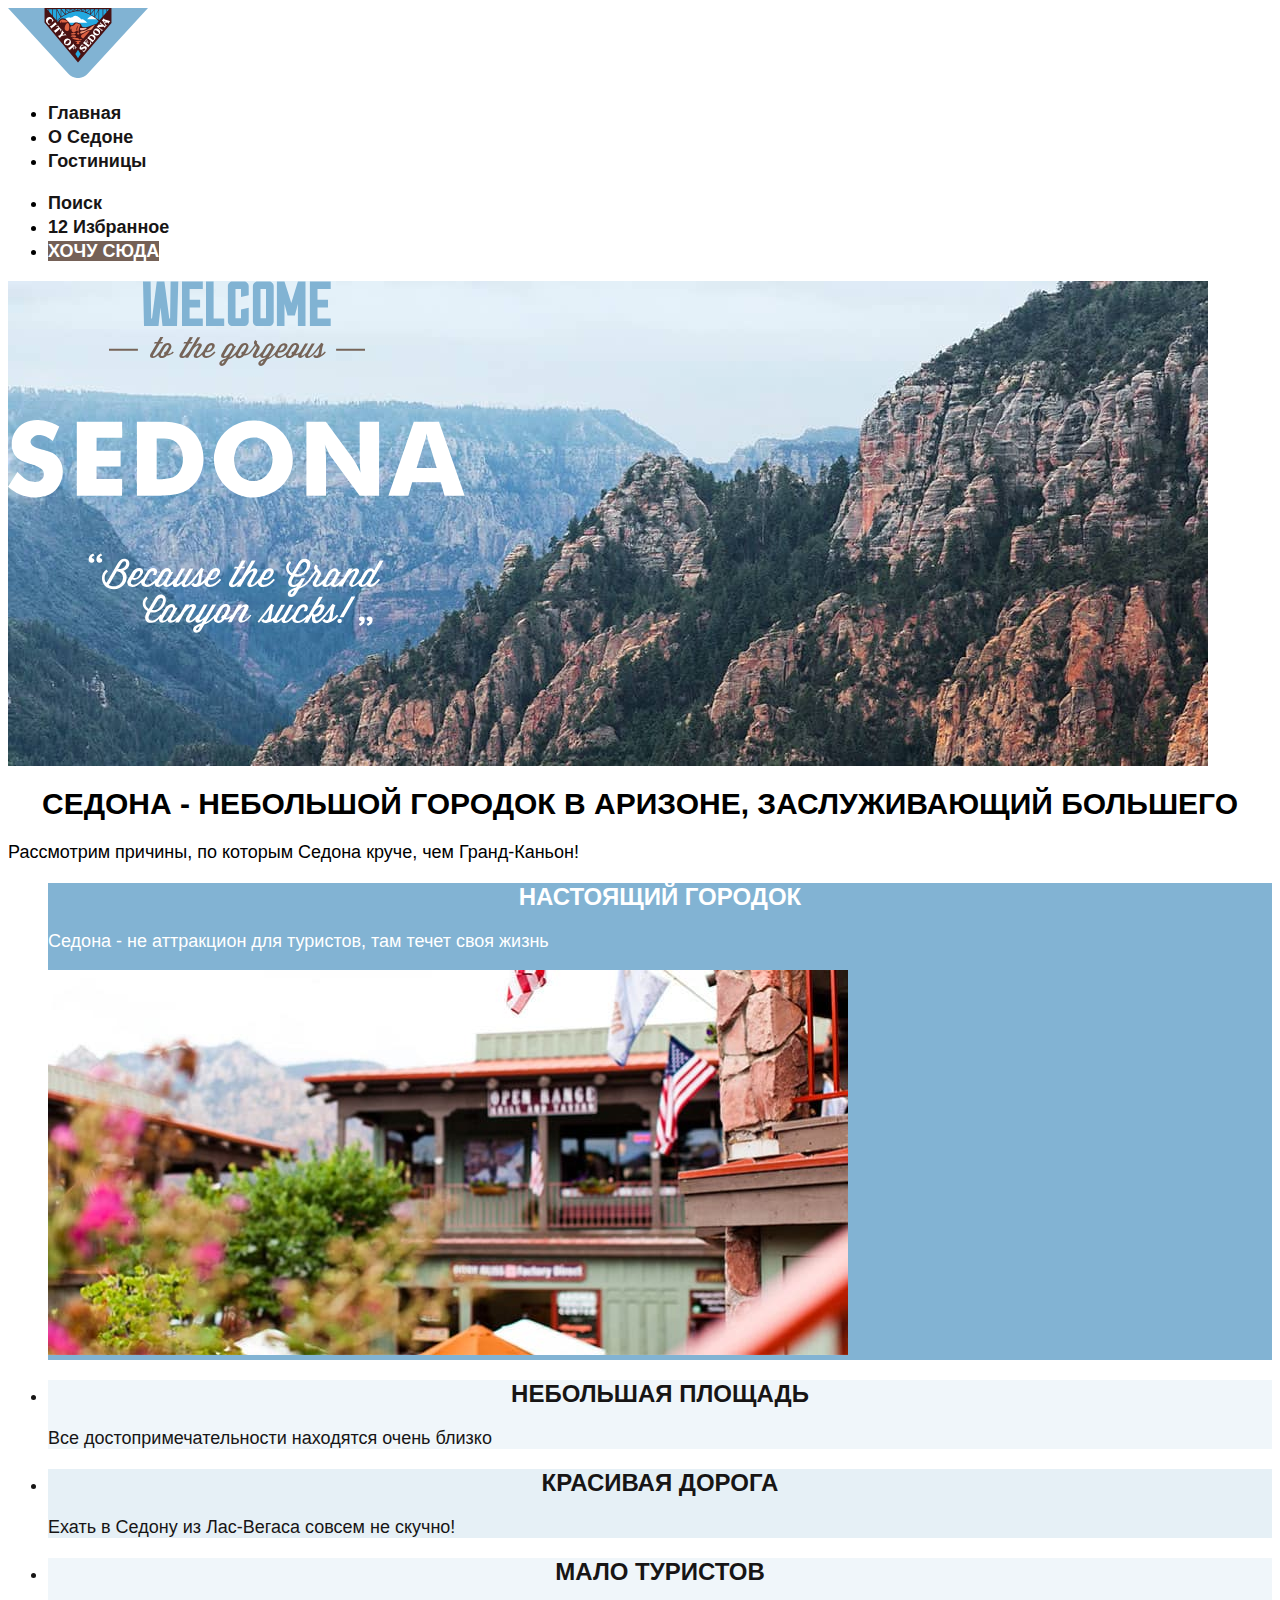
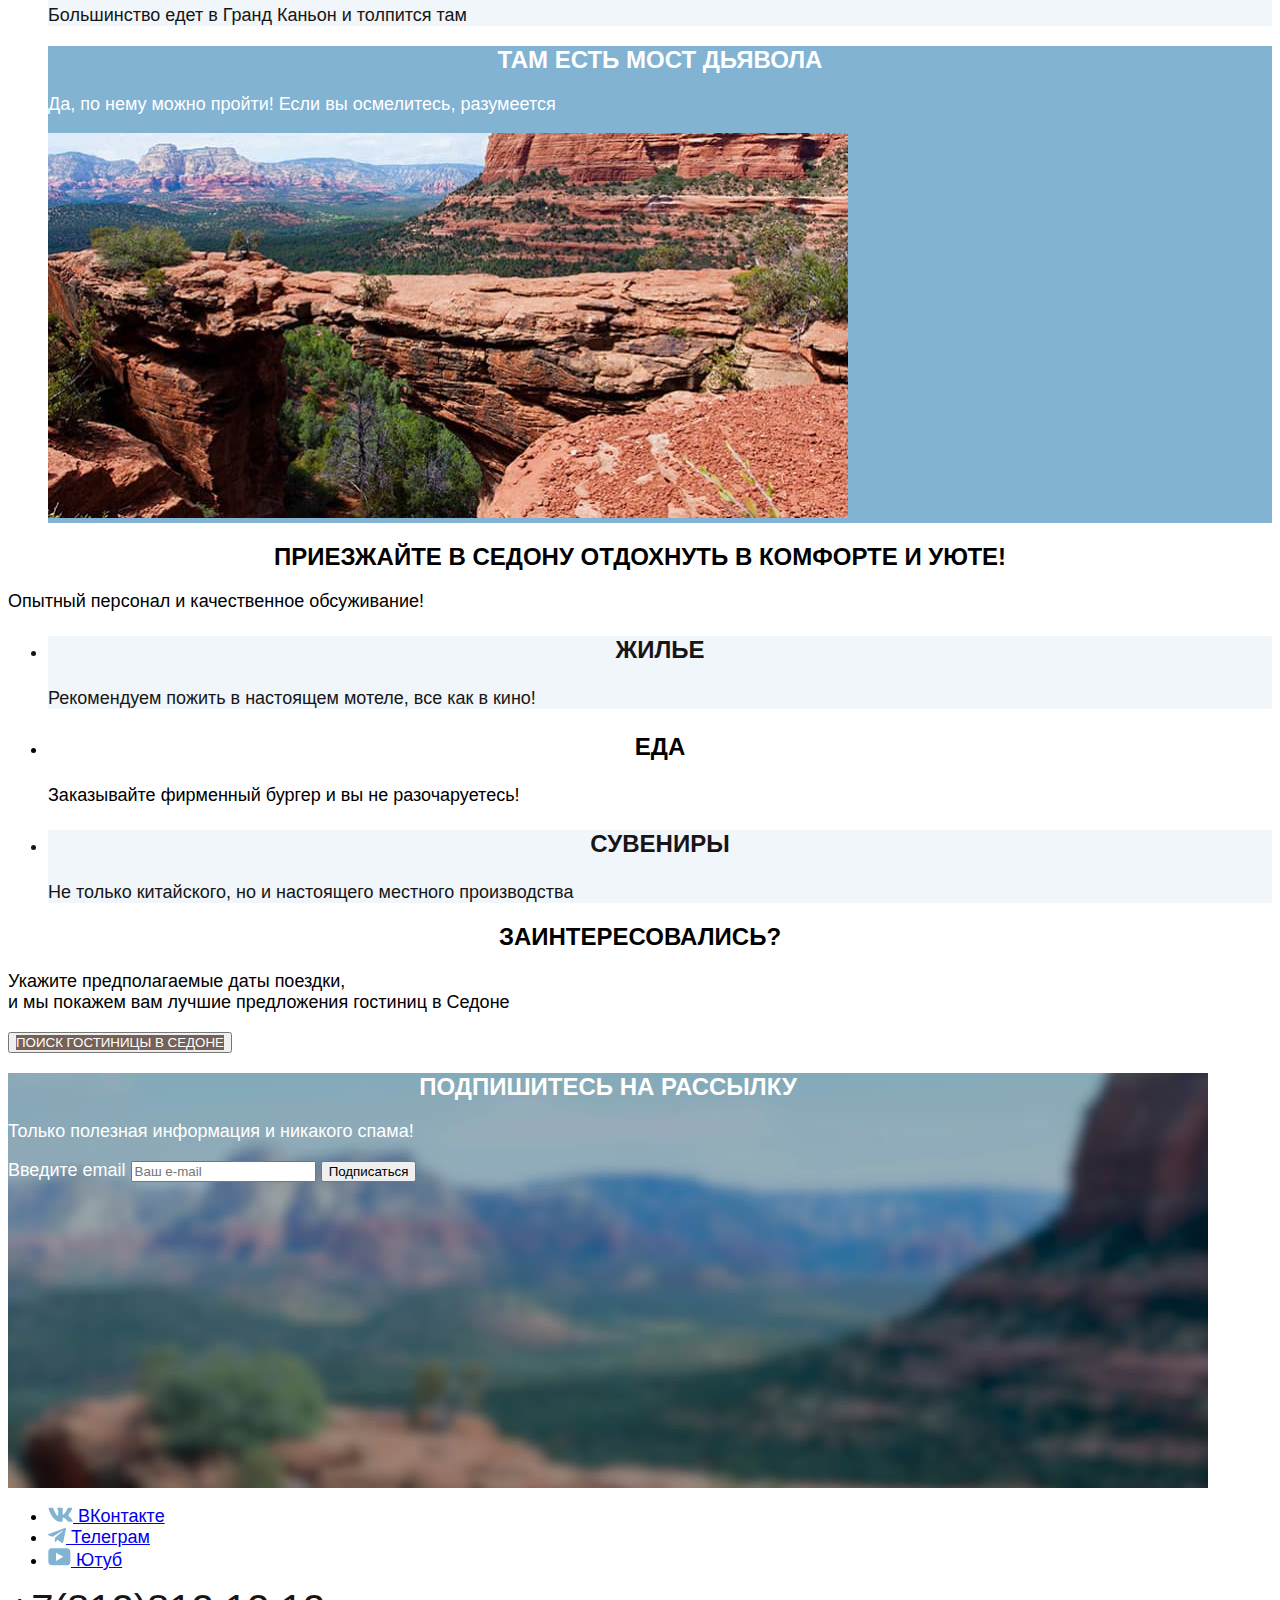
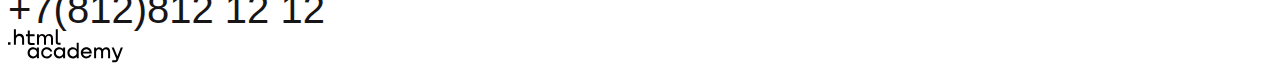
==== index.html @ 6dd57b1e "Добавляет стили" ====
<!DOCTYPE html>
<html lang="ru">
  <head>
    <meta charset="utf-8">
    <title>HTML Academy: Седона</title>
    <link rel="stylesheet" href="css/styles.css">
  </head>
  <body>
    <header class="main-header"> <!--В классе задаем выравнивание дочерних элементов по горизотали-->
      <a href="index.html"><img src="images/logo.svg" alt="Логотип Седоны"></a>
    <nav class="menu-navigation">
      <ul class="list-navigation">
        <li class="item-navigation"><a class="navigation-link" href="index.html">Главная</a></li>
        <li class="item-navigation"><a class="navigation-link" href="#">О Седоне</a></li>
        <li class="item-navigation"><a class="navigation-link" href="catalog.html">Гостиницы</a></li>
        </ul>

      <ul class="list-communication">
        <li class="item-communication"><a href="#">
          <!--<img src="images/search-icon.svg" alt="Поиск">--><span class="visually-hidden">Поиск</span>
          </li>
        <li class="item-communication"><a href="#">
          <!--<img src="images/like.svg" alt="Поиск">--> <span class="index-favorites">12</span> <!--Вместо 12 должно подтягиваться количество избранных элементов-->
          <span class="visually-hidden">Избранное</span>
           </a></li>
        <li class="item-communication"><a class="communication-link" href="#"><span>Хочу сюда</span></a></li>
      </ul>
      </nav>
     </header>

    <main>
      <div class="index-img">
        <div class="container"><img src="images/welcome.svg" alt="Welcome to the gorgeous Sedona">
      </div>
    </div>
    <section class="main-advantages"><!--В этом классе задаем фоновые изображения, перечисленные ниже-->
      <!--<img src="images/index-background.jpg" width="1200" height="485" alt="Фоновые скалы">
      <img src="images/welcome.svg" alt="Welcome to the gorgeous Sedona">
      <img src="images/divider.png" width="1200" height="57" alt="Маска">-->
      <h1>Седона - небольшой городок в Аризоне, заслуживающий большего</h1>
      <p>Рассмотрим причины, по которым Седона круче, чем Гранд-Каньон!</p>
      <ul class="list-advantages">
        <li class="item-advantages-grand left"><h2>Настоящий городок</h2>
          <p>Седона - не аттракцион для туристов, там течет своя жизнь</p>
          <img src="images/index-photo-1.jpg" width="800" height="385" class="img-advantages" alt="Улицы Седона">
        </li>
        <li class="item-advantages-small pale-element"><h2>Небольшая площадь</h2>
          <p>Все достопримечательности находятся очень близко</p>
        </li>
        <li class="item-advantages-small bright-element"><h2>Красивая дорога</h2>
          <p>Ехать в Седону из Лас-Вегаса совсем не скучно!</p>
        </li>
        <li class="item-advantages-small pale-element"><h2>Мало туристов</h2>
          <p>Большинство едет в Гранд Каньон и толпится там</p>
        </li>
        <li class="item-advantages-grand right"><h2>Там есть Мост Дьявола</h2>
         <p>Да, по нему можно пройти! Если вы осмелитесь, разумеется</p>
          <img src="images/index-photo-2.jpg" width="800" height="385" class="img-advantages" alt="Скалы">
        </li>
        </ul>
    </section>
    <section class="main-characteristics">
     <h2>Приезжайте в Седону отдохнуть в комфорте и уюте!</h2>
      <p>Опытный персонал и качественное обсуживание!</p>
      <ul class="main-advantages">
        <li class="item-advantages-small pale-element">
          <!--<img src="images/house.svg" alt="Дом">-->
          <h3>Жилье</h3>
          <p>Рекомендуем пожить в настоящем мотеле, все как в кино!</p>
        </li>
        <li class="item-advantages-small">
          <!--<img src="images/food.svg" alt="Еда">-->
          <h3>Еда</h3>
          <p>Заказывайте фирменный бургер и вы не разочаруетесь!</p>
        </li>
        <li class="item-advantages-small pale-element">
          <!--<img src="images/box.svg" alt="Местные сувениры">-->
          <h3>Сувениры</h3>
          <p>Не только китайского, но и настоящего местного производства</p>
        </li>
         </ul>
    </section>

    <section class="main-feedback">
      <h2>Заинтересовались?</h2>
      <p>Укажите предполагаемые даты поездки,<br> и мы покажем вам лучшие предложения гостиниц в Седоне</p> <!--тег <br> - опционален, его актуальность решается в процессе стилизации-->
      <button class="button-feedback communication-link" type="button"><span>Поиск гостиницы в Седоне</span></button>
    </section>
    <section class="main-newsletter"><!--В этом классе задаем фоновое изображение-->
      <!--<img src="images/subscribe.jpg" width="1200" height="415" alt="Фоновые скалы">-->
      <h2>Подпишитесь на рассылку</h2>
        <p>Только полезная информация и никакого спама!</p>
        <form class="newsletter-form" action="https://echo.htmlacademy.ru/" method="post">
           <label>Введите email <input type="email" placeholder="Ваш e-mail" name="e-newsletter-name" required></label>
          <button class="button" type="submit">Подписаться</button>
        </form>
   </section>

  </main>

  <footer class="page-footer">
    <ul class="social-contact">
      <li class="social-contact-item">
        <a href="https://vk.com/htmlacademy">
          <img src="images/social-icon/icon-vk.svg" alt="Мы в ВКонтакте">
        <span class="visually-hidden">ВКонтакте</span>
      </a>
      </li>
      <li class="social-contact-item">
        <a href="https://t.me/htmlacademy">
          <img src="images/social-icon/icon-tg.svg" alt="Мы в Телеграм">
        <span class="visually-hidden">Телеграм</span>
      </a>
      </li>
      <li class="social-contact-item">
        <a href="https://www.youtube.com/user/htmlacademyru">
          <img src="images/social-icon/icon-youtube.svg" alt="Мы на Ютубе">
        <span class="visually-hidden">Ютуб</span>
      </a>
      </li>
      </ul>
      <div class="phone-footer">
       <a class="phone-footer-link" href="tel:+78128121212">+7(812)812 12 12</a>
      </div>
      <div class="logo-footer">
       <a class="logo-footer-link" href="#"> <img src="images/logo-HTML-Academy.svg" alt="Логотип HTML Академии"></a>
      </div>

  </footer>
  </body>
</html>
---- css/styles.css ----
@font-face {
    font-family: "PT Sans";
    font-style: normal;
    font-weight: 400;
    src: url("../fonts/ptsans-400.woff2") format("woff2");
    font-display: swap;
  }
  @font-face {
    font-family: "PT Sans";
    font-style: normal;
    font-weight: 700;
    src: url("../fonts/ptsans-700.woff2") format("woff2");
    font-display: swap;
  }
  body {
    background-color: white;
    color: black;
    font-family: PT Sans, sans-serif;
    font-size: 18px;
    line-height: 21px;
}

h1 {
    font-family: PT Sans, sans-serif;
    font-size: 30px;
    line-height: 36px;
    text-align: center;
    color: black;
    text-transform: uppercase;
    font-weight: 700
}

h2 {
    font-family: PT Sans, sans-serif;
    font-size: 24px;
    line-height: 28px;
    text-align: center;
    text-transform: uppercase;
    font-weight: 700
}

h3 {
    font-family: PT Sans, sans-serif;
    font-size: 24px;
    line-height: 28px;
    text-align: center;
    text-transform: uppercase;
    font-weight: 700
}

.item-advantages-grand {
    background-color: #82B3D3; /* далее этот цвет переводим в формат rgb*/
    color: #ffff
}

.pale-element {
    background-color: rgb(131, 179, 211, 0.12);
    color: #171515;
}

.bright-element{
    background-color: rgb(131, 179, 211, 0.2);
    color: #171515;
}

.main-newsletter{
    background-image: url("../images/subscribe.jpg");
    background-repeat: no-repeat;
    height: 415px;
    width: 1200px;
    color: #ffff

}

.index-img {
    background-image: url("../images/index-background.jpg");
    background-repeat: no-repeat;
    height: 485px;
    width: 1200px;

}


.search-hotel {
    background-image: url("../images/catalog-background.jpg");
    background-repeat: no-repeat;
    height: 485px;
    width: 1200px;
    color: #ffff;
}
.search-hotel span {
    color: #ffff;
}

.menu-navigation a{
    font-family: "PT Sans", sans-serif;
    line-height: 24px;
    size: 20px;
    font-weight: 700;
    text-align: center;
    text-decoration: none;
    color: #171515;
}

.menu-navigation a:hover{
    font-family: "PT Sans", sans-serif;
    line-height: 24px;
    size: 20px;
    font-weight: 700;
    text-align: center;
    text-decoration: none;
    color: #17151571;
}


.communication-link span{
    text-transform: uppercase;
    color: #ffff;
    background-color: #756157

}

.phone-footer a{
    font-family: PT Sans, sans-serif;
    font-size: 40px;
    line-height: 40px;
    text-transform: uppercase;
    color: #171515;
    text-decoration: none;
}

.product-card-title {
    font-family: PT Sans, sans-serif;
    font-size: 24px;
    line-height: 28px;
    text-transform: uppercase;
    font-weight: 700
}

.hotels-found-card a{
    text-decoration: none;
    color: #171515;
}
.all-pages a {
    text-decoration: none;
    color: #171515;
    background-color:#82B3D3
}
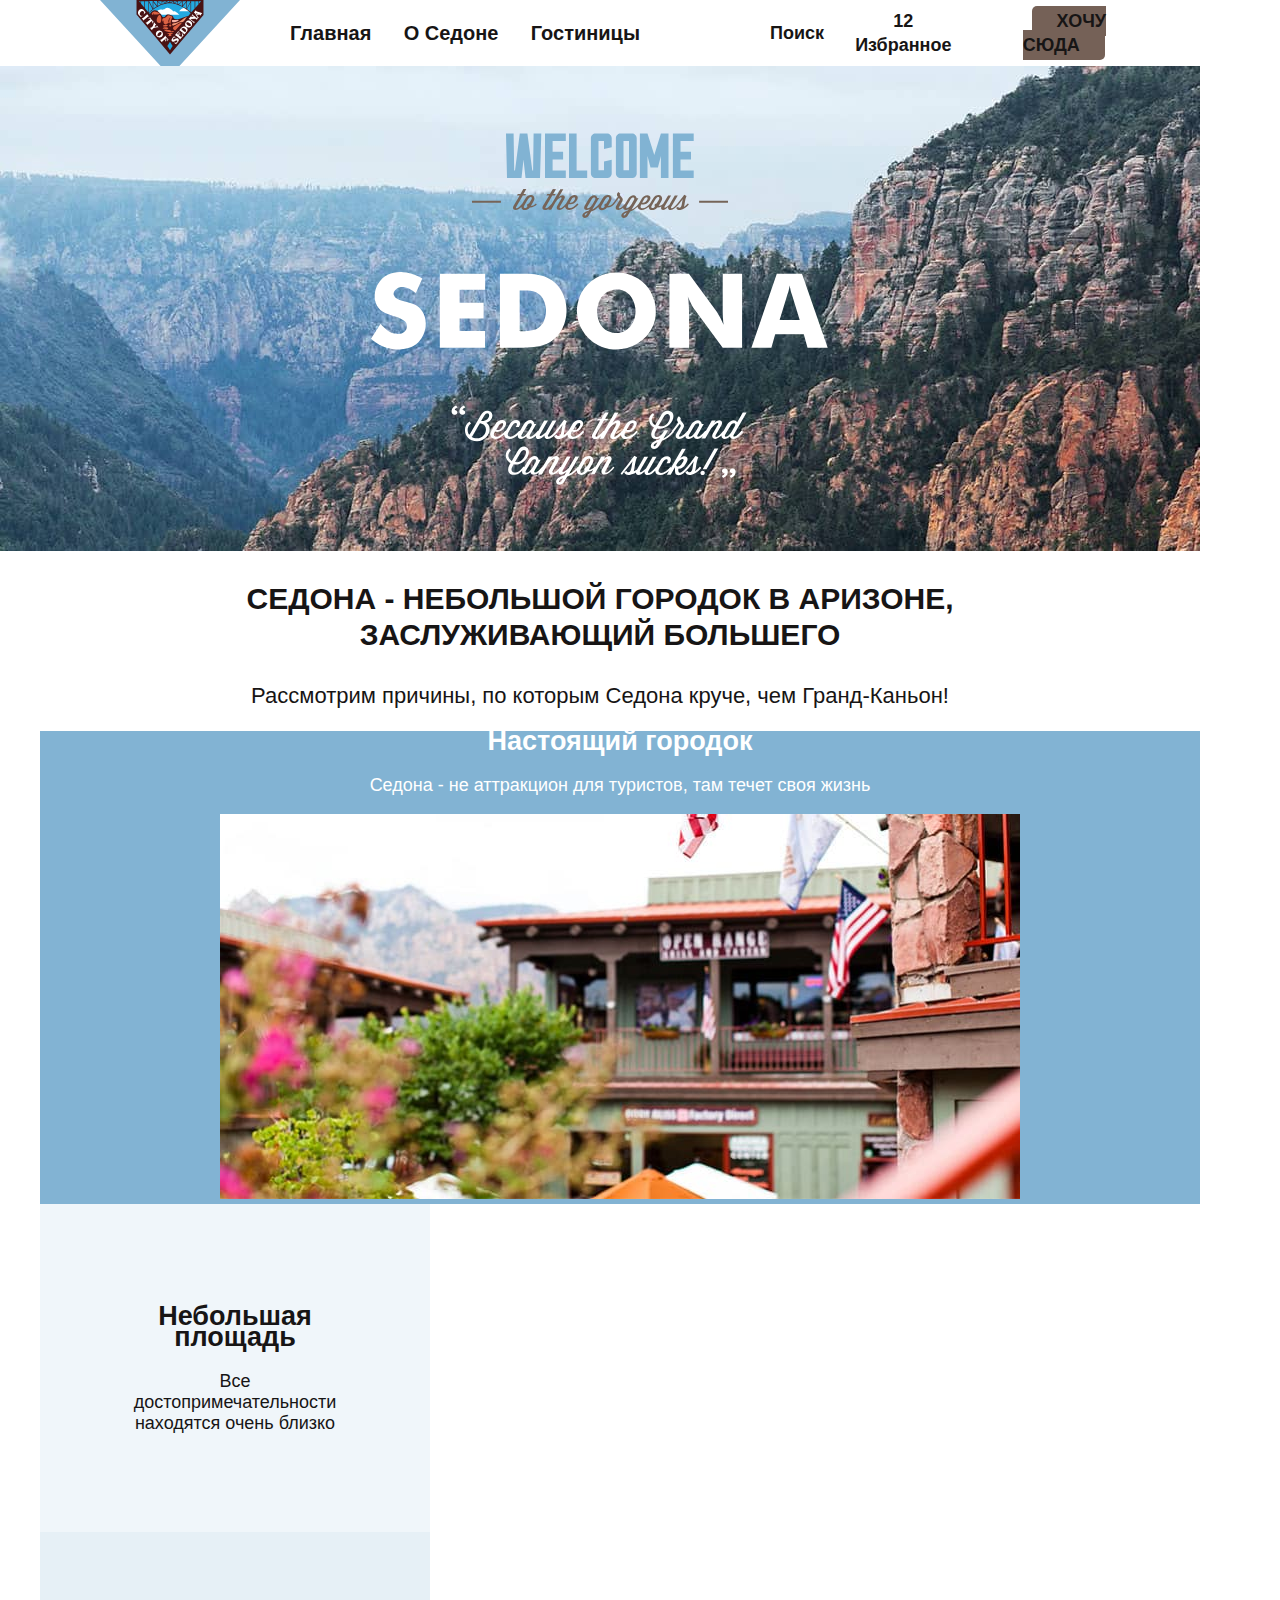
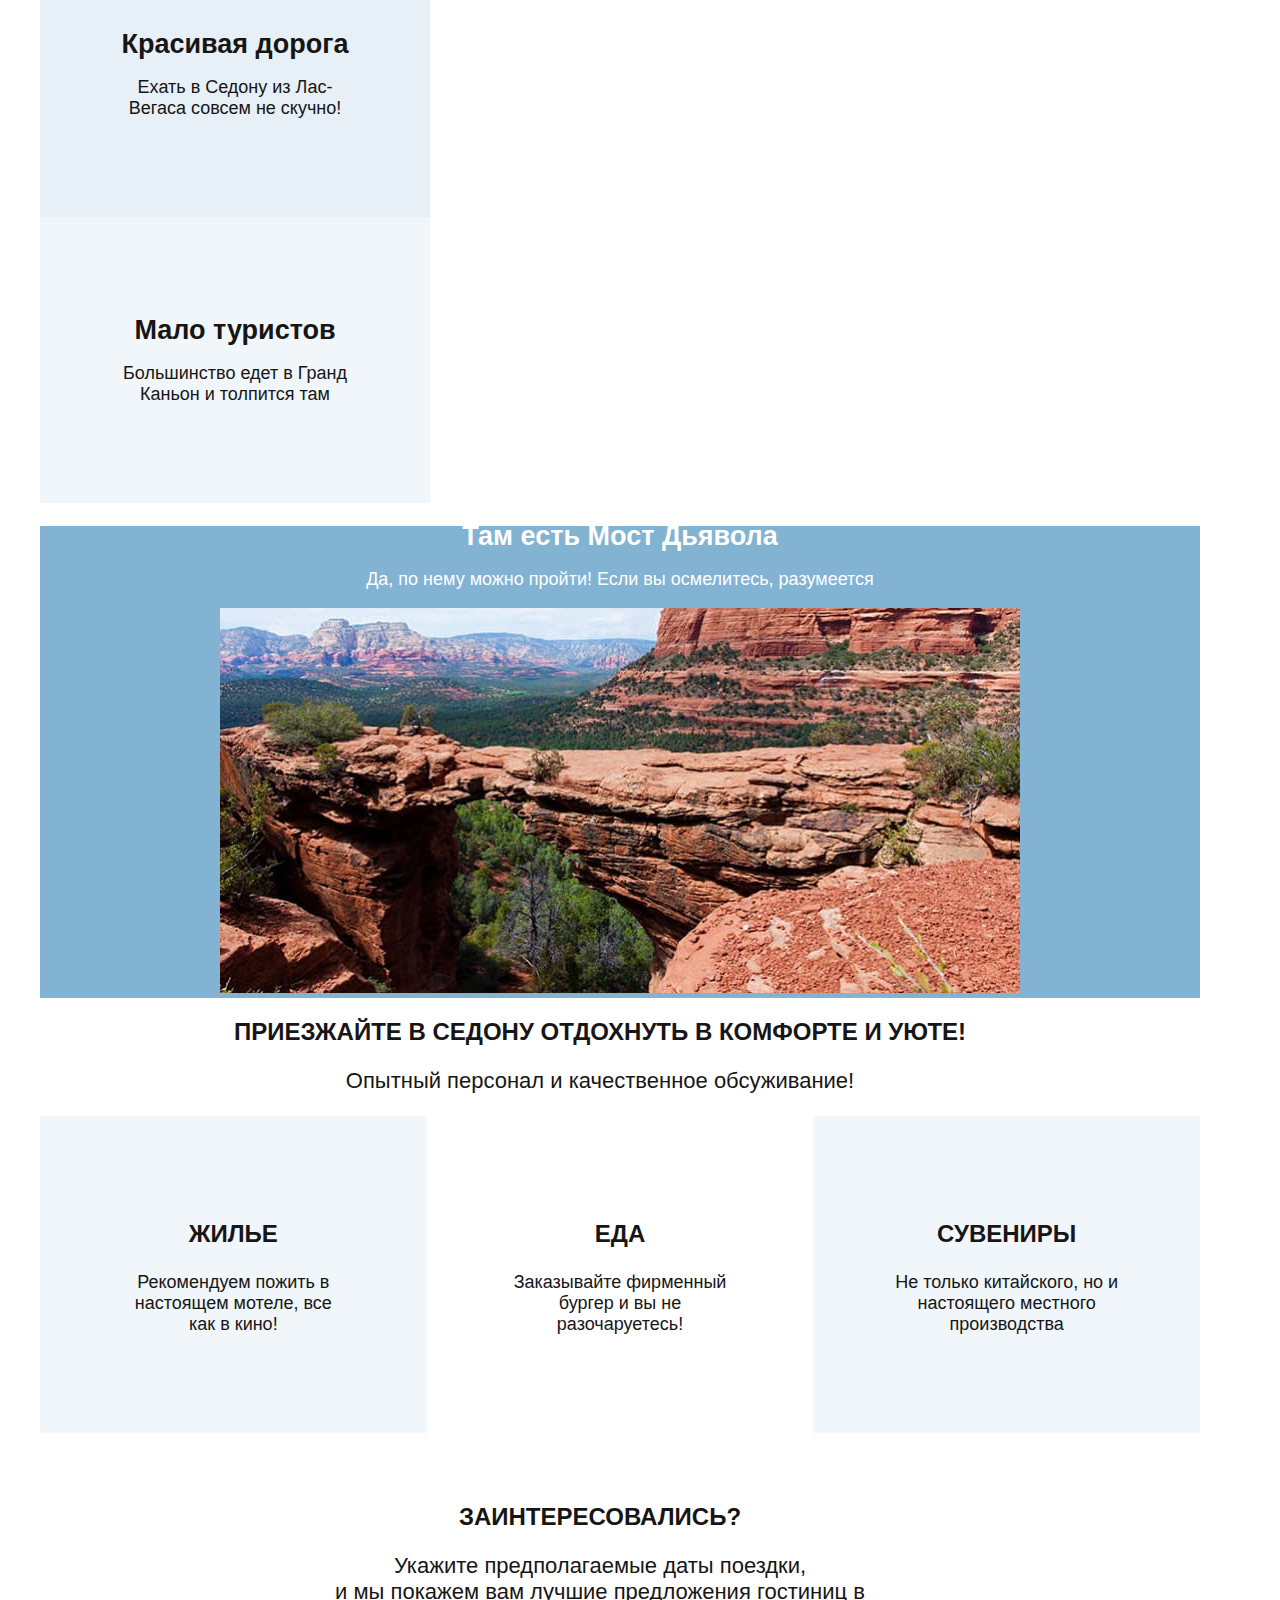
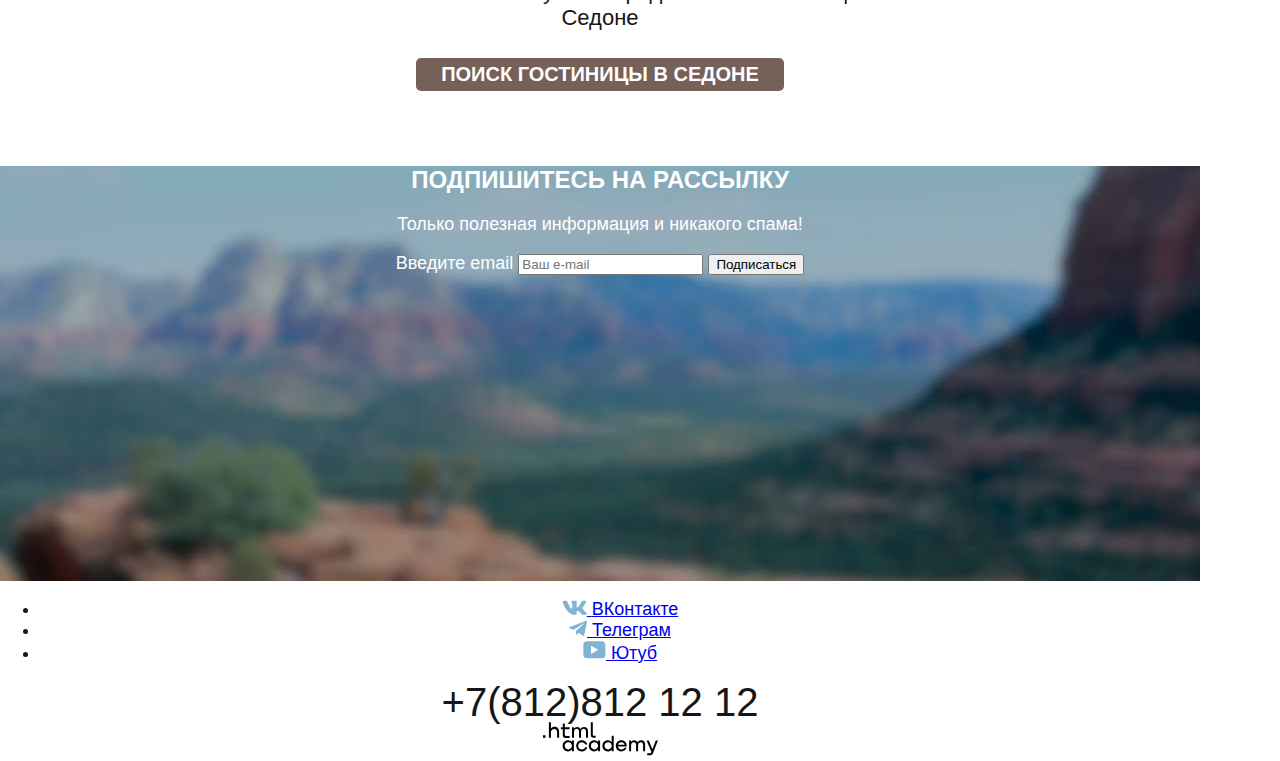
==== commit 3eb58465: "Добавляет сетки ч 1" ====
--- a/index.html
+++ b/index.html
@@ -7,9 +7,11 @@
   </head>
   <body>
     <header class="main-header"> <!--В классе задаем выравнивание дочерних элементов по горизотали-->
-      <a href="index.html"><img src="images/logo.svg" alt="Логотип Седоны"></a>
-    <nav class="menu-navigation">
+       <nav class="menu-navigation">
+        <!--логотип находится как бы под фоном, необходимо перенести его внахлест-->
+        <a href="index.html" class="link-logo"><img src="images/logo.svg" alt="Логотип Седоны"></a>
       <ul class="list-navigation">
+
         <li class="item-navigation"><a class="navigation-link" href="index.html">Главная</a></li>
         <li class="item-navigation"><a class="navigation-link" href="#">О Седоне</a></li>
         <li class="item-navigation"><a class="navigation-link" href="catalog.html">Гостиницы</a></li>
@@ -17,28 +19,27 @@
 
       <ul class="list-communication">
         <li class="item-communication"><a href="#">
-          <!--<img src="images/search-icon.svg" alt="Поиск">--><span class="visually-hidden">Поиск</span>
+         <span class="visually-hidden">Поиск</span>
           </li>
         <li class="item-communication"><a href="#">
-          <!--<img src="images/like.svg" alt="Поиск">--> <span class="index-favorites">12</span> <!--Вместо 12 должно подтягиваться количество избранных элементов-->
+         <span class="index-favorites">12</span> <!--Вместо 12 должно подтягиваться количество избранных элементов-->
           <span class="visually-hidden">Избранное</span>
            </a></li>
-        <li class="item-communication"><a class="communication-link" href="#"><span>Хочу сюда</span></a></li>
+        <li class="item-communication"><a class="communication-link" href="#">Хочу сюда</a></li>
       </ul>
       </nav>
      </header>
 
-    <main>
+    <main class="main-container">
+      <div class="page-container">
       <div class="index-img">
-        <div class="container"><img src="images/welcome.svg" alt="Welcome to the gorgeous Sedona">
+        <img src="images/welcome.svg" class="welcome-img" alt="Welcome to the gorgeous Sedona">
       </div>
     </div>
-    <section class="main-advantages"><!--В этом классе задаем фоновые изображения, перечисленные ниже-->
-      <!--<img src="images/index-background.jpg" width="1200" height="485" alt="Фоновые скалы">
-      <img src="images/welcome.svg" alt="Welcome to the gorgeous Sedona">
-      <img src="images/divider.png" width="1200" height="57" alt="Маска">-->
-      <h1>Седона - небольшой городок в Аризоне, заслуживающий большего</h1>
-      <p>Рассмотрим причины, по которым Седона круче, чем Гранд-Каньон!</p>
+    <section class="main-advantages">
+      <h1 class="main-text">Седона - небольшой городок в Аризоне,<br> заслуживающий большего</h1>
+      <p class="basic-text">Рассмотрим причины, по которым Седона круче, чем Гранд-Каньон!</p>
+
       <ul class="list-advantages">
         <li class="item-advantages-grand left"><h2>Настоящий городок</h2>
           <p>Седона - не аттракцион для туристов, там течет своя жизнь</p>
@@ -58,44 +59,44 @@
           <img src="images/index-photo-2.jpg" width="800" height="385" class="img-advantages" alt="Скалы">
         </li>
         </ul>
+
     </section>
     <section class="main-characteristics">
-     <h2>Приезжайте в Седону отдохнуть в комфорте и уюте!</h2>
-      <p>Опытный персонал и качественное обсуживание!</p>
-      <ul class="main-advantages">
+     <h2 class="secondary-title">Приезжайте в Седону отдохнуть в комфорте и уюте!</h2>
+      <p class="basic-text">Опытный персонал и качественное обсуживание!</p>
+      <ul class="location-advantages">
         <li class="item-advantages-small pale-element">
-          <!--<img src="images/house.svg" alt="Дом">-->
-          <h3>Жилье</h3>
+
+          <h3 class="secondary-title">Жилье</h3>
           <p>Рекомендуем пожить в настоящем мотеле, все как в кино!</p>
         </li>
         <li class="item-advantages-small">
-          <!--<img src="images/food.svg" alt="Еда">-->
-          <h3>Еда</h3>
+
+          <h3 class="secondary-title">Еда</h3>
           <p>Заказывайте фирменный бургер и вы не разочаруетесь!</p>
         </li>
         <li class="item-advantages-small pale-element">
-          <!--<img src="images/box.svg" alt="Местные сувениры">-->
-          <h3>Сувениры</h3>
+
+          <h3 class="secondary-title">Сувениры</h3>
           <p>Не только китайского, но и настоящего местного производства</p>
         </li>
          </ul>
     </section>
 
     <section class="main-feedback">
-      <h2>Заинтересовались?</h2>
-      <p>Укажите предполагаемые даты поездки,<br> и мы покажем вам лучшие предложения гостиниц в Седоне</p> <!--тег <br> - опционален, его актуальность решается в процессе стилизации-->
+      <h2 class="secondary-title">Заинтересовались?</h2>
+      <p class="basic-text">Укажите предполагаемые даты поездки,<br> и мы покажем вам лучшие предложения гостиниц в Седоне</p> <!--тег <br> - опционален, его актуальность решается в процессе стилизации-->
       <button class="button-feedback communication-link" type="button"><span>Поиск гостиницы в Седоне</span></button>
     </section>
-    <section class="main-newsletter"><!--В этом классе задаем фоновое изображение-->
-      <!--<img src="images/subscribe.jpg" width="1200" height="415" alt="Фоновые скалы">-->
-      <h2>Подпишитесь на рассылку</h2>
+    <section class="main-newsletter">
+      <h2 class="secondary-title">Подпишитесь на рассылку</h2>
         <p>Только полезная информация и никакого спама!</p>
         <form class="newsletter-form" action="https://echo.htmlacademy.ru/" method="post">
            <label>Введите email <input type="email" placeholder="Ваш e-mail" name="e-newsletter-name" required></label>
           <button class="button" type="submit">Подписаться</button>
         </form>
    </section>
-
+  </div>
   </main>
 
   <footer class="page-footer">
--- a/css/styles.css
+++ b/css/styles.css
@@ -13,25 +13,122 @@
     src: url("../fonts/ptsans-700.woff2") format("woff2");
     font-display: swap;
   }
+  html {
+    height: 100%;
+  }
+
   body {
-    background-color: white;
-    color: black;
-    font-family: PT Sans, sans-serif;
+    margin: 0;
+    display: flex; /*реализовано по аналогии с Бородинским, но до конца нет понимания, зачем именно здесь нужен flex*/
+    flex-direction: column;
+    min-height: 100%;
+    background-color: #ffffff;
+    color: #171515;;
+    font-family: "PT Sans", sans-serif;
     font-size: 18px;
     line-height: 21px;
-}
-
-h1 {
-    font-family: PT Sans, sans-serif;
+    width: 1200px;
+    text-align: center;
+}
+.main-container {
+    flex-grow: 1;
+  }
+.main-header {
+   display: flex;
+   justify-content: space-between;
+}
+
+.menu-navigation {
+    display: flex;
+    margin: 0 auto;
+    width: 1100px;
+  }
+
+  .item-navigation {
+    list-style-type: none;
+    font-size: 20px;
+    line-height: 24px;
+    font-weight: 700;
+    margin-top: auto;
+    margin-bottom: auto;
+}
+
+.list-navigation{
+    display: flex;
+   justify-content: space-between;
+    width: 350px; /*поправить дланные, не нашла ширину*/
+    margin: 0;
+    padding: 0;
+
+}
+
+.list-communication{
+    display: flex;
+    justify-content: space-evenly;
+    width: 400px; /*поправить дланные, не нашла ширину*/
+    margin: 0;
+    padding: 0;
+    margin-left: auto;
+}
+.item-communication{
+    list-style-type: none;
+    margin-top: auto;
+    margin-bottom: auto;
+    margin-left: 20px;
+}
+.link-logo{
+    margin-left: 50px;
+    margin-right: 50px;
+    margin-bottom: -10px;
+
+}
+
+.communication-link {
+    text-transform: uppercase;
+    color: #ffffff; /*Не работает.Не могу найти, где именно перебивается цвет*/
+    background-color: #756157;
+    margin: 5px;
+    padding: 5px 25px;
+    border-radius: 5px;
+
+}
+.page-container{
+    width: 1200px;
+  margin: 0 auto;
+}
+.welcome-img{
+    display: block;
+    margin: 0 auto;
+    padding: 67px;
+}
+
+.main-text{
+    font-family: "PT Sans", sans-serif;
     font-size: 30px;
     line-height: 36px;
-    text-align: center;
-    color: black;
-    text-transform: uppercase;
-    font-weight: 700
-}
-
-h2 {
+    text-transform: uppercase;
+    font-weight: 700;
+    margin: 30px;
+}
+.basic-text {
+    font-family: "PT Sans", sans-serif;
+    font-size: 22px;
+    line-height: 26px;
+    font-weight: 400;
+
+}
+/*Разметка преимуществ*/
+.location-advantages {
+    display: flex;
+   justify-content: space-between;
+}
+.item-advantages-small{
+    width: 230px;
+    height: 160;
+    padding: 80px;
+    list-style-type: none;
+}
+.secondary-title{
     font-family: PT Sans, sans-serif;
     font-size: 24px;
     line-height: 28px;
@@ -39,28 +136,31 @@
     text-transform: uppercase;
     font-weight: 700
 }
-
-h3 {
-    font-family: PT Sans, sans-serif;
-    font-size: 24px;
-    line-height: 28px;
-    text-align: center;
-    text-transform: uppercase;
-    font-weight: 700
-}
+.main-feedback{
+    width: 592px;
+    margin: auto;
+    margin-top: 70px; /*неизвестный отступ*/
+    margin-bottom: 70px;
+}
+.button-feedback{
+    font-size: 20px;
+    font-weight: 700;
+    border: 0;
+}
+/*Ниже - от 17.06*/
 
 .item-advantages-grand {
-    background-color: #82B3D3; /* далее этот цвет переводим в формат rgb*/
-    color: #ffff
+    background-color: #82B3D3; /* далее этот цвет переводим в формат rgba*/
+    color: #ffffff;
 }
 
 .pale-element {
-    background-color: rgb(131, 179, 211, 0.12);
+    background-color: rgba(131, 179, 211, 0.12);
     color: #171515;
 }
 
 .bright-element{
-    background-color: rgb(131, 179, 211, 0.2);
+    background-color: rgba(131, 179, 211, 0.2);
     color: #171515;
 }
 
@@ -69,7 +169,7 @@
     background-repeat: no-repeat;
     height: 415px;
     width: 1200px;
-    color: #ffff
+    color: #ffffff;
 
 }
 
@@ -87,10 +187,10 @@
     background-repeat: no-repeat;
     height: 485px;
     width: 1200px;
-    color: #ffff;
+    color: #ffffff;
 }
 .search-hotel span {
-    color: #ffff;
+    color: #ffffff;
 }
 
 .menu-navigation a{
@@ -98,31 +198,17 @@
     line-height: 24px;
     size: 20px;
     font-weight: 700;
-    text-align: center;
-    text-decoration: none;
-    color: #171515;
-}
-
-.menu-navigation a:hover{
-    font-family: "PT Sans", sans-serif;
-    line-height: 24px;
-    size: 20px;
-    font-weight: 700;
-    text-align: center;
-    text-decoration: none;
-    color: #17151571;
-}
-
-
-.communication-link span{
-    text-transform: uppercase;
-    color: #ffff;
-    background-color: #756157
-
-}
+    /*text-align: center;*/
+    text-decoration: none;
+    color: #171515;
+}
+
+
+
+
 
 .phone-footer a{
-    font-family: PT Sans, sans-serif;
+    font-family: "PT Sans", sans-serif;
     font-size: 40px;
     line-height: 40px;
     text-transform: uppercase;
@@ -131,7 +217,7 @@
 }
 
 .product-card-title {
-    font-family: PT Sans, sans-serif;
+    font-family: "PT Sans", sans-serif;
     font-size: 24px;
     line-height: 28px;
     text-transform: uppercase;
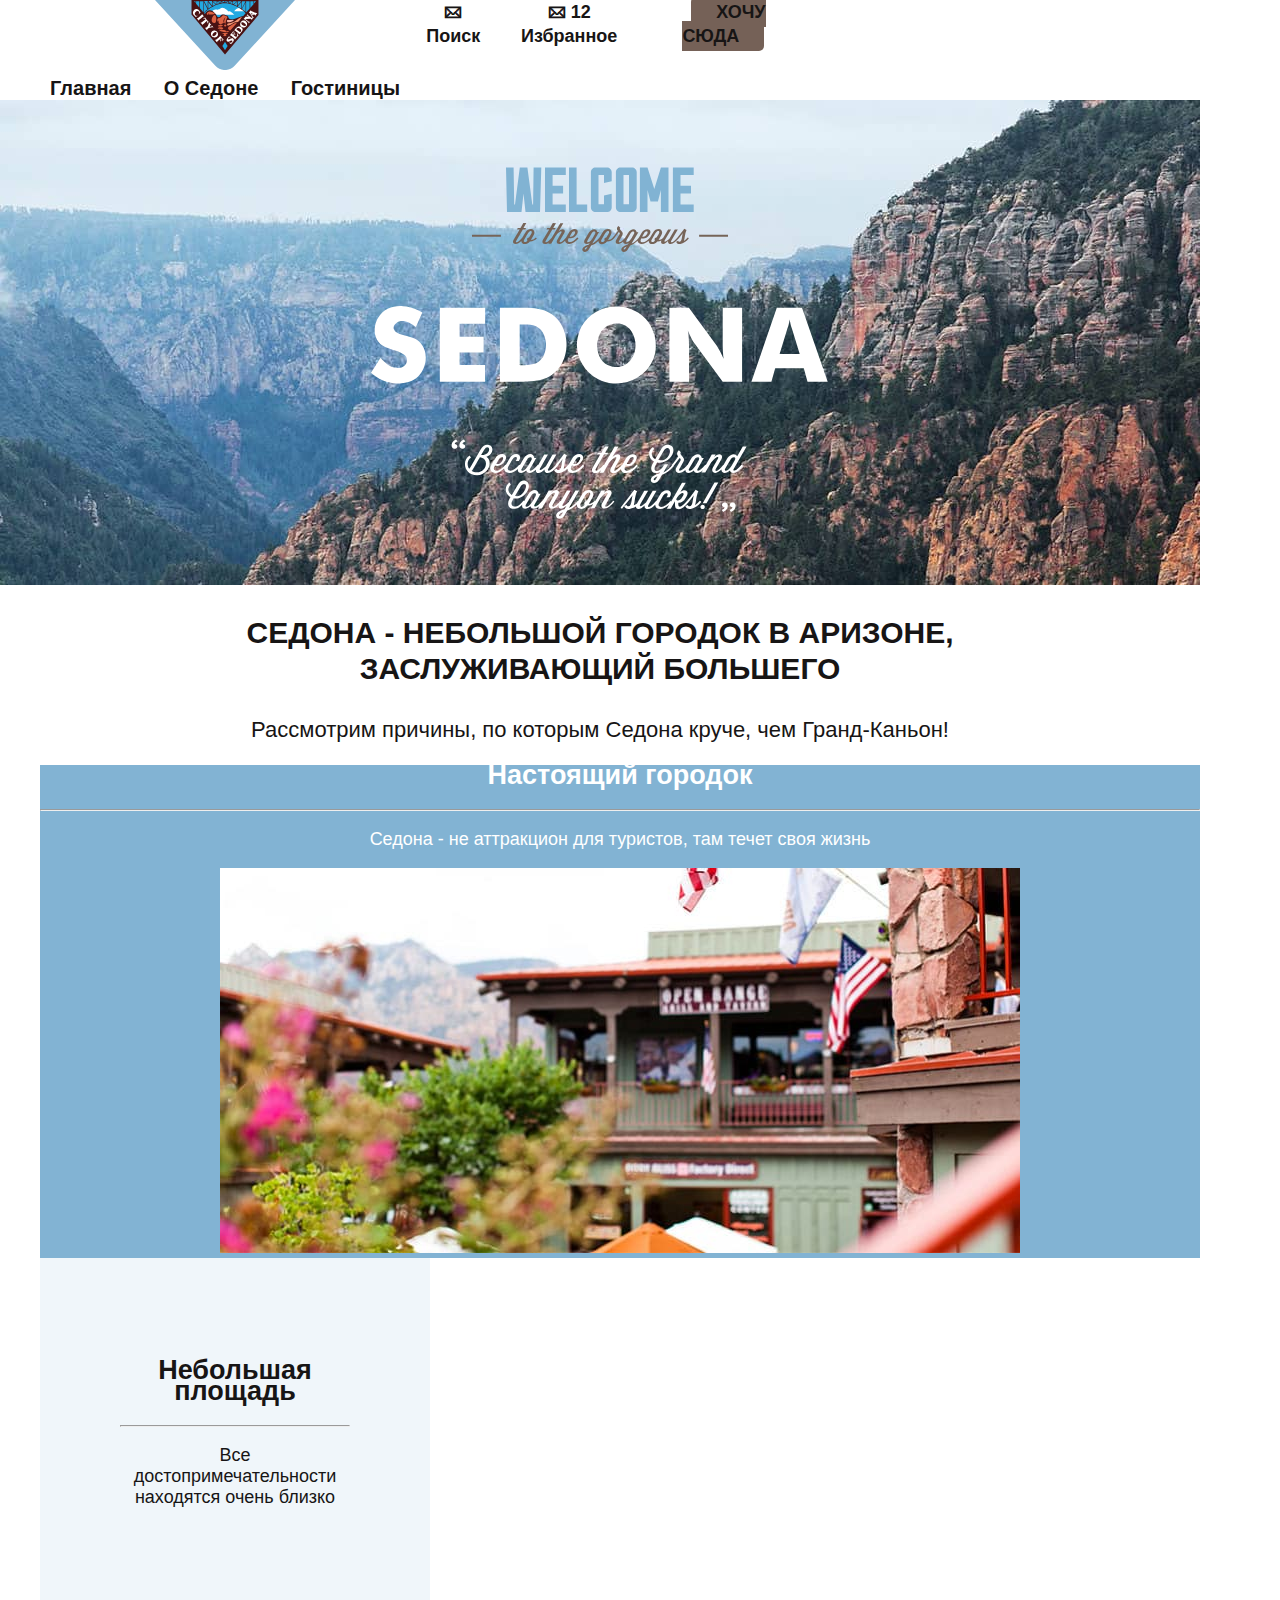
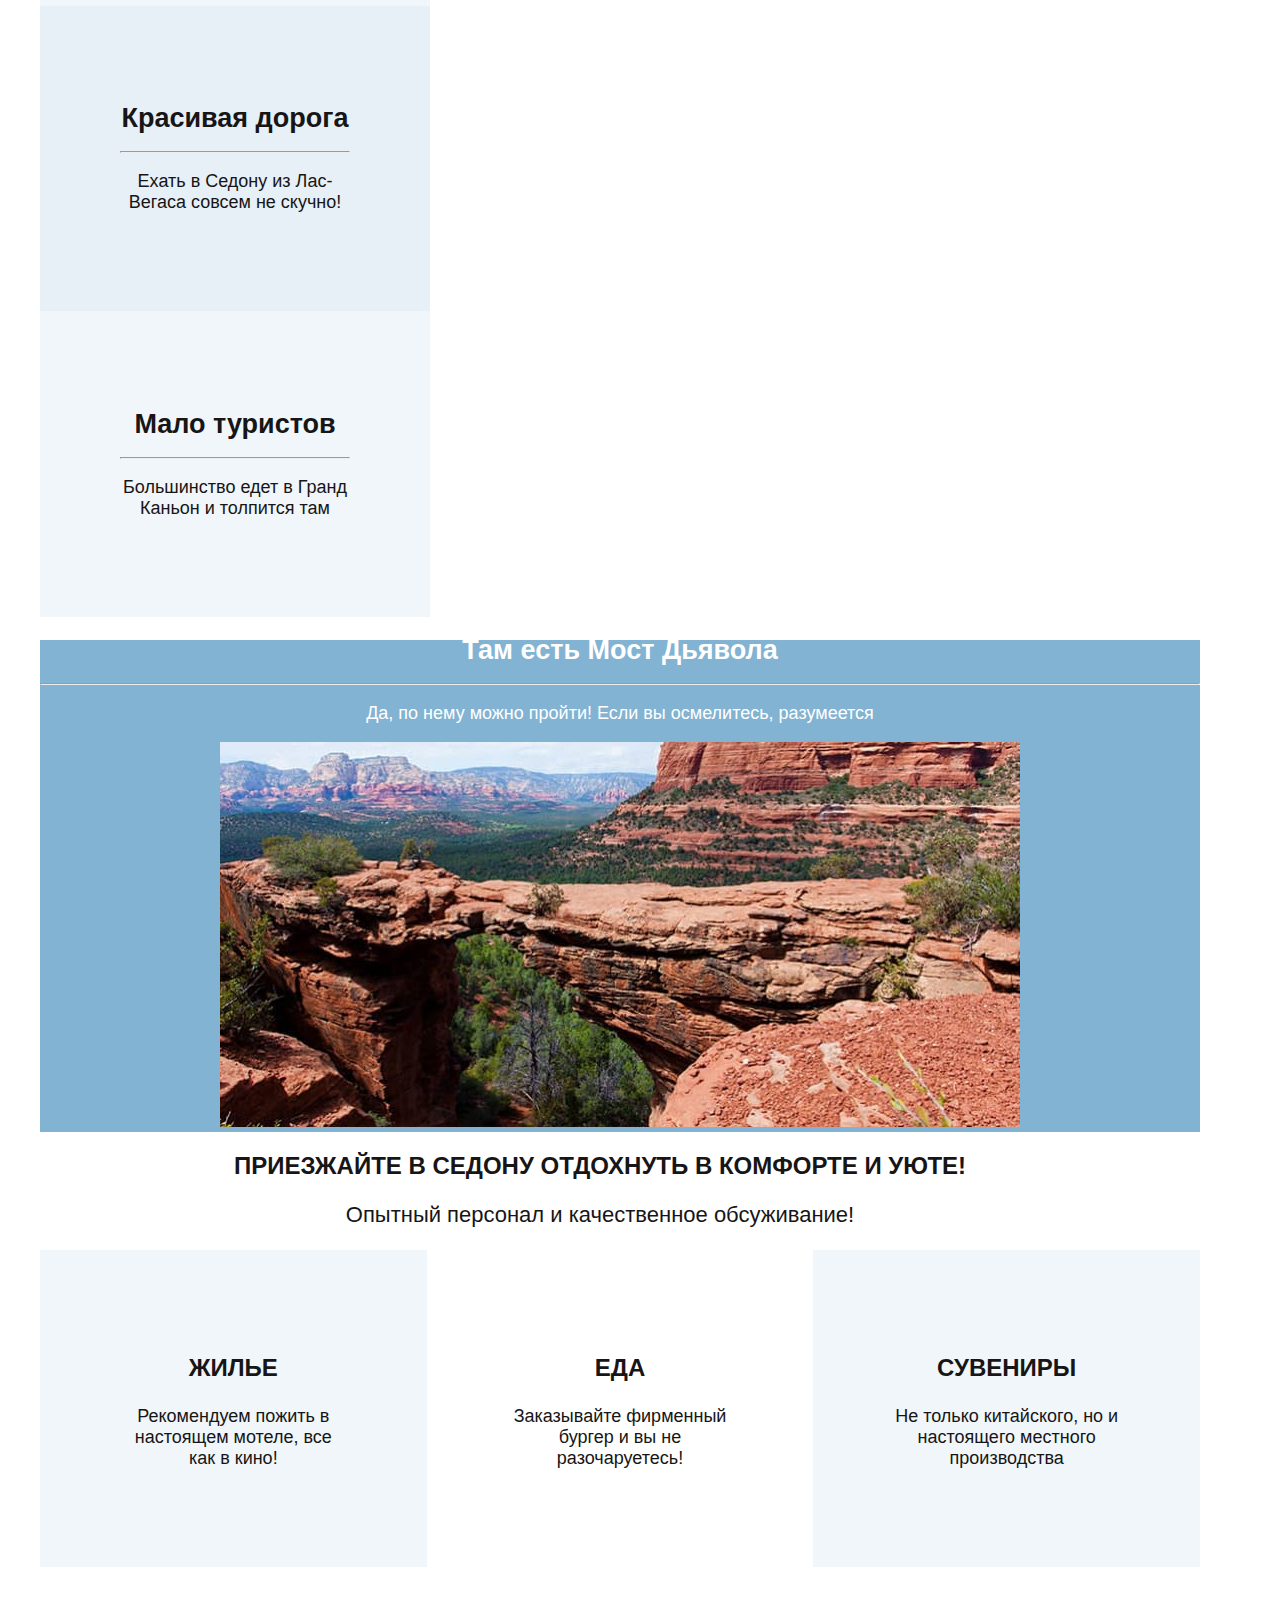
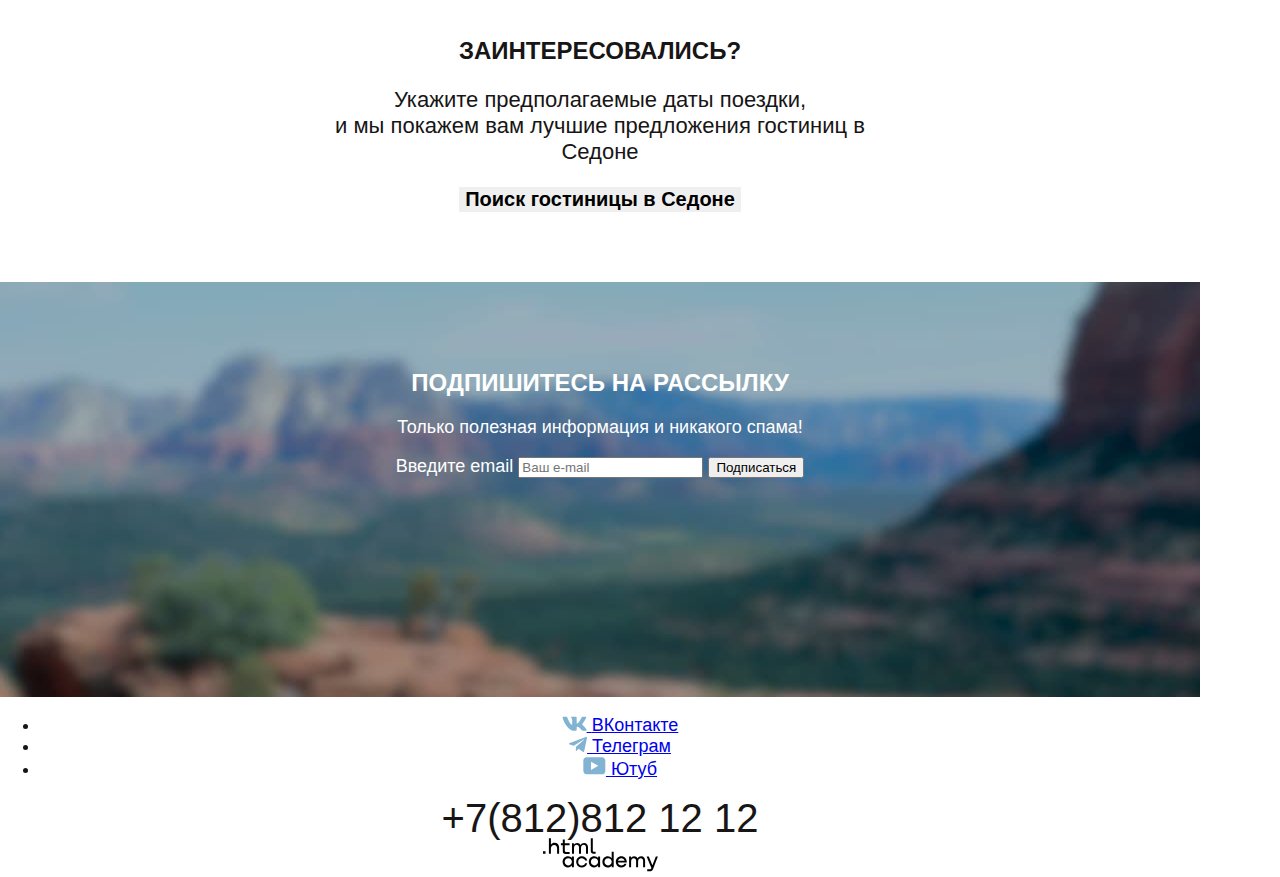
==== commit e203baab: "Добавляет микросетки" ====
--- a/index.html
+++ b/index.html
@@ -6,27 +6,32 @@
     <link rel="stylesheet" href="css/styles.css">
   </head>
   <body>
-    <header class="main-header"> <!--В классе задаем выравнивание дочерних элементов по горизотали-->
+    <div class="wrapper">
+    <header class="main-header">
        <nav class="menu-navigation">
         <!--логотип находится как бы под фоном, необходимо перенести его внахлест-->
+        <div class="first-navigation">
         <a href="index.html" class="link-logo"><img src="images/logo.svg" alt="Логотип Седоны"></a>
       <ul class="list-navigation">
-
         <li class="item-navigation"><a class="navigation-link" href="index.html">Главная</a></li>
         <li class="item-navigation"><a class="navigation-link" href="#">О Седоне</a></li>
         <li class="item-navigation"><a class="navigation-link" href="catalog.html">Гостиницы</a></li>
         </ul>
-
-      <ul class="list-communication">
+        </div>
+        <div class="second-navigation">
+        <ul class="list-communication">
         <li class="item-communication"><a href="#">
-         <span class="visually-hidden">Поиск</span>
+          &#128386; <!--Заглушка для заполнения пустого места-->
+          <span class="visually-hidden">Поиск</span>
           </li>
         <li class="item-communication"><a href="#">
-         <span class="index-favorites">12</span> <!--Вместо 12 должно подтягиваться количество избранных элементов-->
+          &#128386; <!--Заглушка для заполнения пустого места-->
+          <span class="index-favorites">12</span> <!--Вместо 12 должно подтягиваться количество избранных элементов-->
           <span class="visually-hidden">Избранное</span>
            </a></li>
-        <li class="item-communication"><a class="communication-link" href="#">Хочу сюда</a></li>
+        <li class="item-communication item-link"><a class="communication-link" href="#">Хочу сюда</a></li>
       </ul>
+      </div>
       </nav>
      </header>
 
@@ -41,29 +46,43 @@
       <p class="basic-text">Рассмотрим причины, по которым Седона круче, чем Гранд-Каньон!</p>
 
       <ul class="list-advantages">
-        <li class="item-advantages-grand left"><h2>Настоящий городок</h2>
+        <li class="item-advantages-grand left">
+          <div class="block-advantages">
+          <h2>Настоящий городок</h2>
+          <hr class="item-hr">
           <p>Седона - не аттракцион для туристов, там течет своя жизнь</p>
+        </div>
           <img src="images/index-photo-1.jpg" width="800" height="385" class="img-advantages" alt="Улицы Седона">
+
         </li>
         <li class="item-advantages-small pale-element"><h2>Небольшая площадь</h2>
+          <hr class="item-hr-black">
           <p>Все достопримечательности находятся очень близко</p>
         </li>
         <li class="item-advantages-small bright-element"><h2>Красивая дорога</h2>
+          <hr class="item-hr-black">
           <p>Ехать в Седону из Лас-Вегаса совсем не скучно!</p>
         </li>
         <li class="item-advantages-small pale-element"><h2>Мало туристов</h2>
+          <hr class="item-hr-black">
           <p>Большинство едет в Гранд Каньон и толпится там</p>
         </li>
-        <li class="item-advantages-grand right"><h2>Там есть Мост Дьявола</h2>
+        <li class="item-advantages-grand right">
+          <div class="block-advantages">
+          <h2>Там есть Мост Дьявола</h2>
+          <hr class="item-hr">
          <p>Да, по нему можно пройти! Если вы осмелитесь, разумеется</p>
-          <img src="images/index-photo-2.jpg" width="800" height="385" class="img-advantages" alt="Скалы">
+        </div>
+         <img src="images/index-photo-2.jpg" width="800" height="385" class="img-advantages" alt="Скалы">
         </li>
         </ul>
 
     </section>
     <section class="main-characteristics">
+      <div class="main-invitation">
      <h2 class="secondary-title">Приезжайте в Седону отдохнуть в комфорте и уюте!</h2>
       <p class="basic-text">Опытный персонал и качественное обсуживание!</p>
+      </div>
       <ul class="location-advantages">
         <li class="item-advantages-small pale-element">
 
@@ -86,36 +105,39 @@
     <section class="main-feedback">
       <h2 class="secondary-title">Заинтересовались?</h2>
       <p class="basic-text">Укажите предполагаемые даты поездки,<br> и мы покажем вам лучшие предложения гостиниц в Седоне</p> <!--тег <br> - опционален, его актуальность решается в процессе стилизации-->
-      <button class="button-feedback communication-link" type="button"><span>Поиск гостиницы в Седоне</span></button>
+      <button class="button-feedback" type="submit">Поиск гостиницы в Седоне</button>
     </section>
     <section class="main-newsletter">
+        <div class="welcome-img">
       <h2 class="secondary-title">Подпишитесь на рассылку</h2>
         <p>Только полезная информация и никакого спама!</p>
         <form class="newsletter-form" action="https://echo.htmlacademy.ru/" method="post">
            <label>Введите email <input type="email" placeholder="Ваш e-mail" name="e-newsletter-name" required></label>
           <button class="button" type="submit">Подписаться</button>
         </form>
+        </div>
    </section>
-  </div>
+
   </main>
 
   <footer class="page-footer">
+    <div class="footer-container">
     <ul class="social-contact">
       <li class="social-contact-item">
         <a href="https://vk.com/htmlacademy">
-          <img src="images/social-icon/icon-vk.svg" alt="Мы в ВКонтакте">
+          <!--Заглушка для заполнения пустого места--><img src="images/social-icon/icon-vk.svg" alt="Мы в ВКонтакте">
         <span class="visually-hidden">ВКонтакте</span>
       </a>
       </li>
       <li class="social-contact-item">
         <a href="https://t.me/htmlacademy">
-          <img src="images/social-icon/icon-tg.svg" alt="Мы в Телеграм">
+         <!--Заглушка для заполнения пустого места--> <img src="images/social-icon/icon-tg.svg" alt="Мы в Телеграм">
         <span class="visually-hidden">Телеграм</span>
       </a>
       </li>
       <li class="social-contact-item">
         <a href="https://www.youtube.com/user/htmlacademyru">
-          <img src="images/social-icon/icon-youtube.svg" alt="Мы на Ютубе">
+          <!--Заглушка для заполнения пустого места--><img src="images/social-icon/icon-youtube.svg" alt="Мы на Ютубе">
         <span class="visually-hidden">Ютуб</span>
       </a>
       </li>
@@ -126,7 +148,8 @@
       <div class="logo-footer">
        <a class="logo-footer-link" href="#"> <img src="images/logo-HTML-Academy.svg" alt="Логотип HTML Академии"></a>
       </div>
-
+    </div>
   </footer>
+</div>
   </body>
 </html>
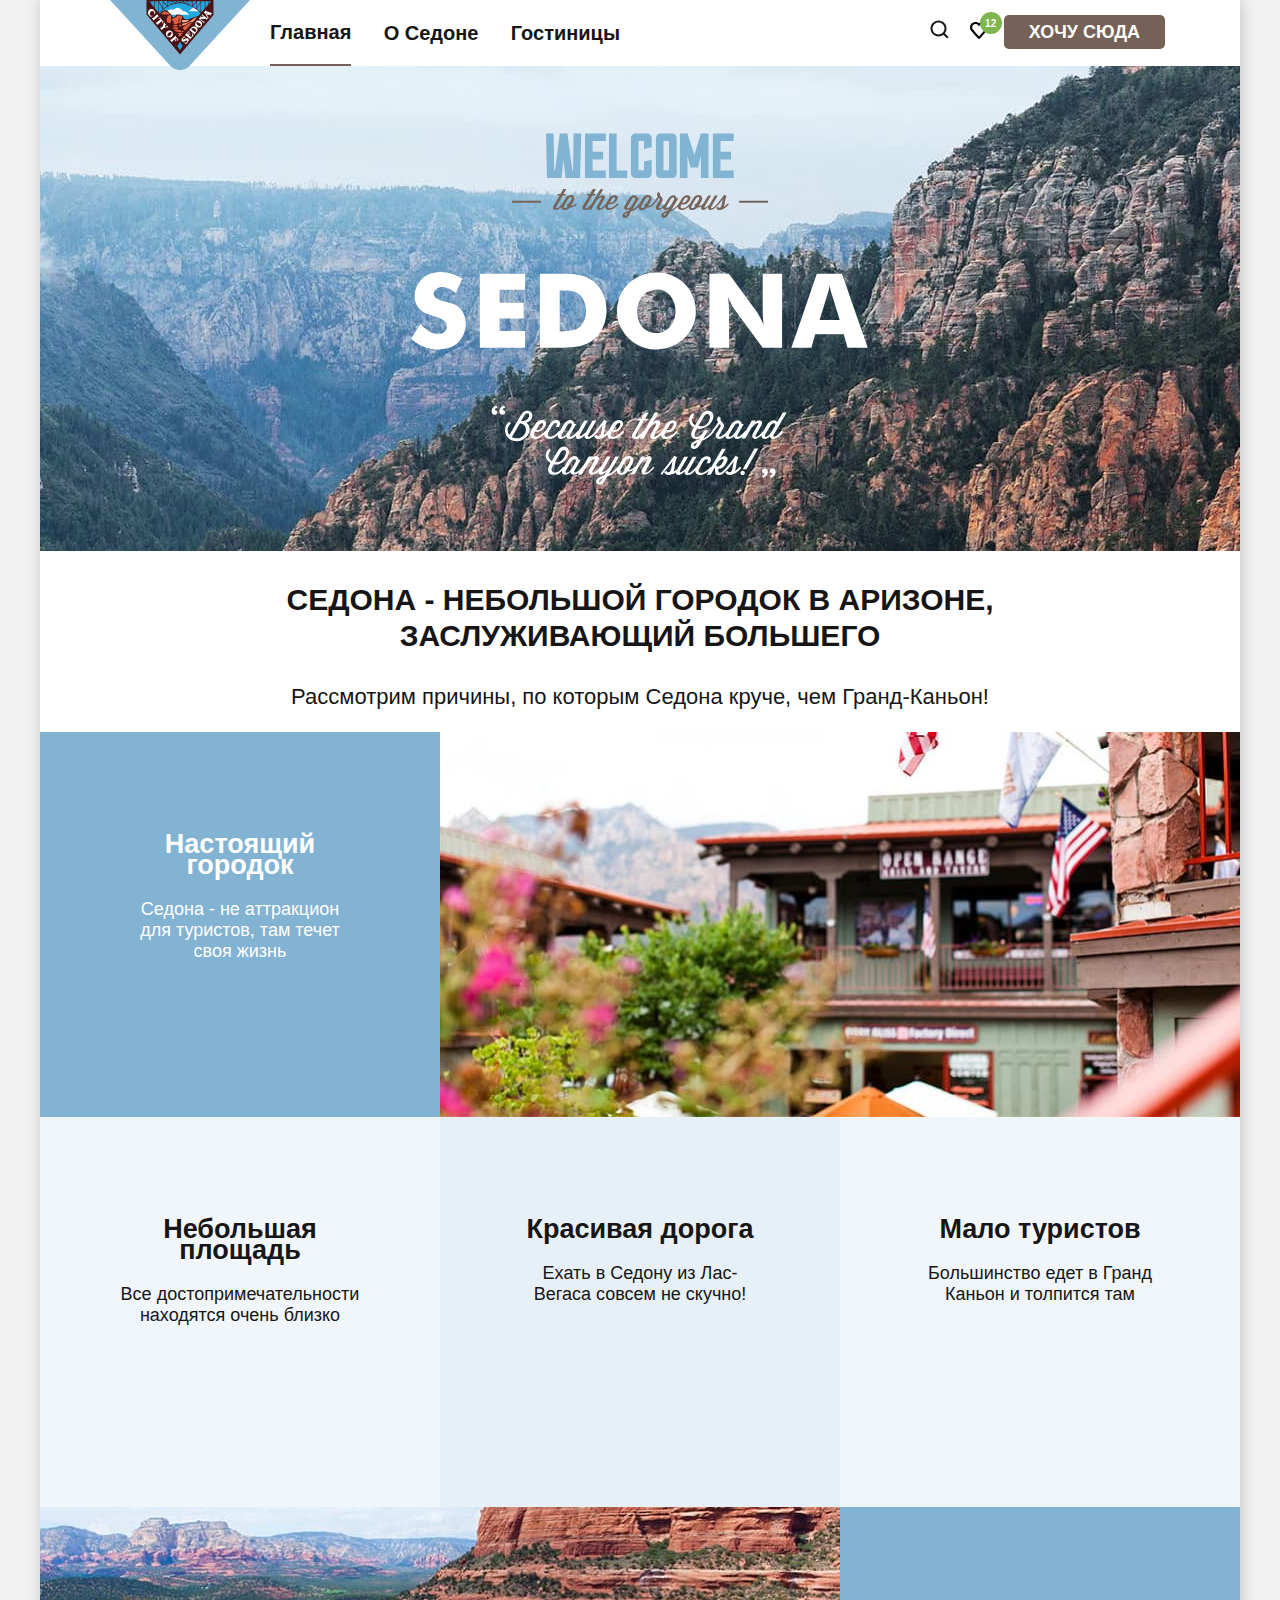
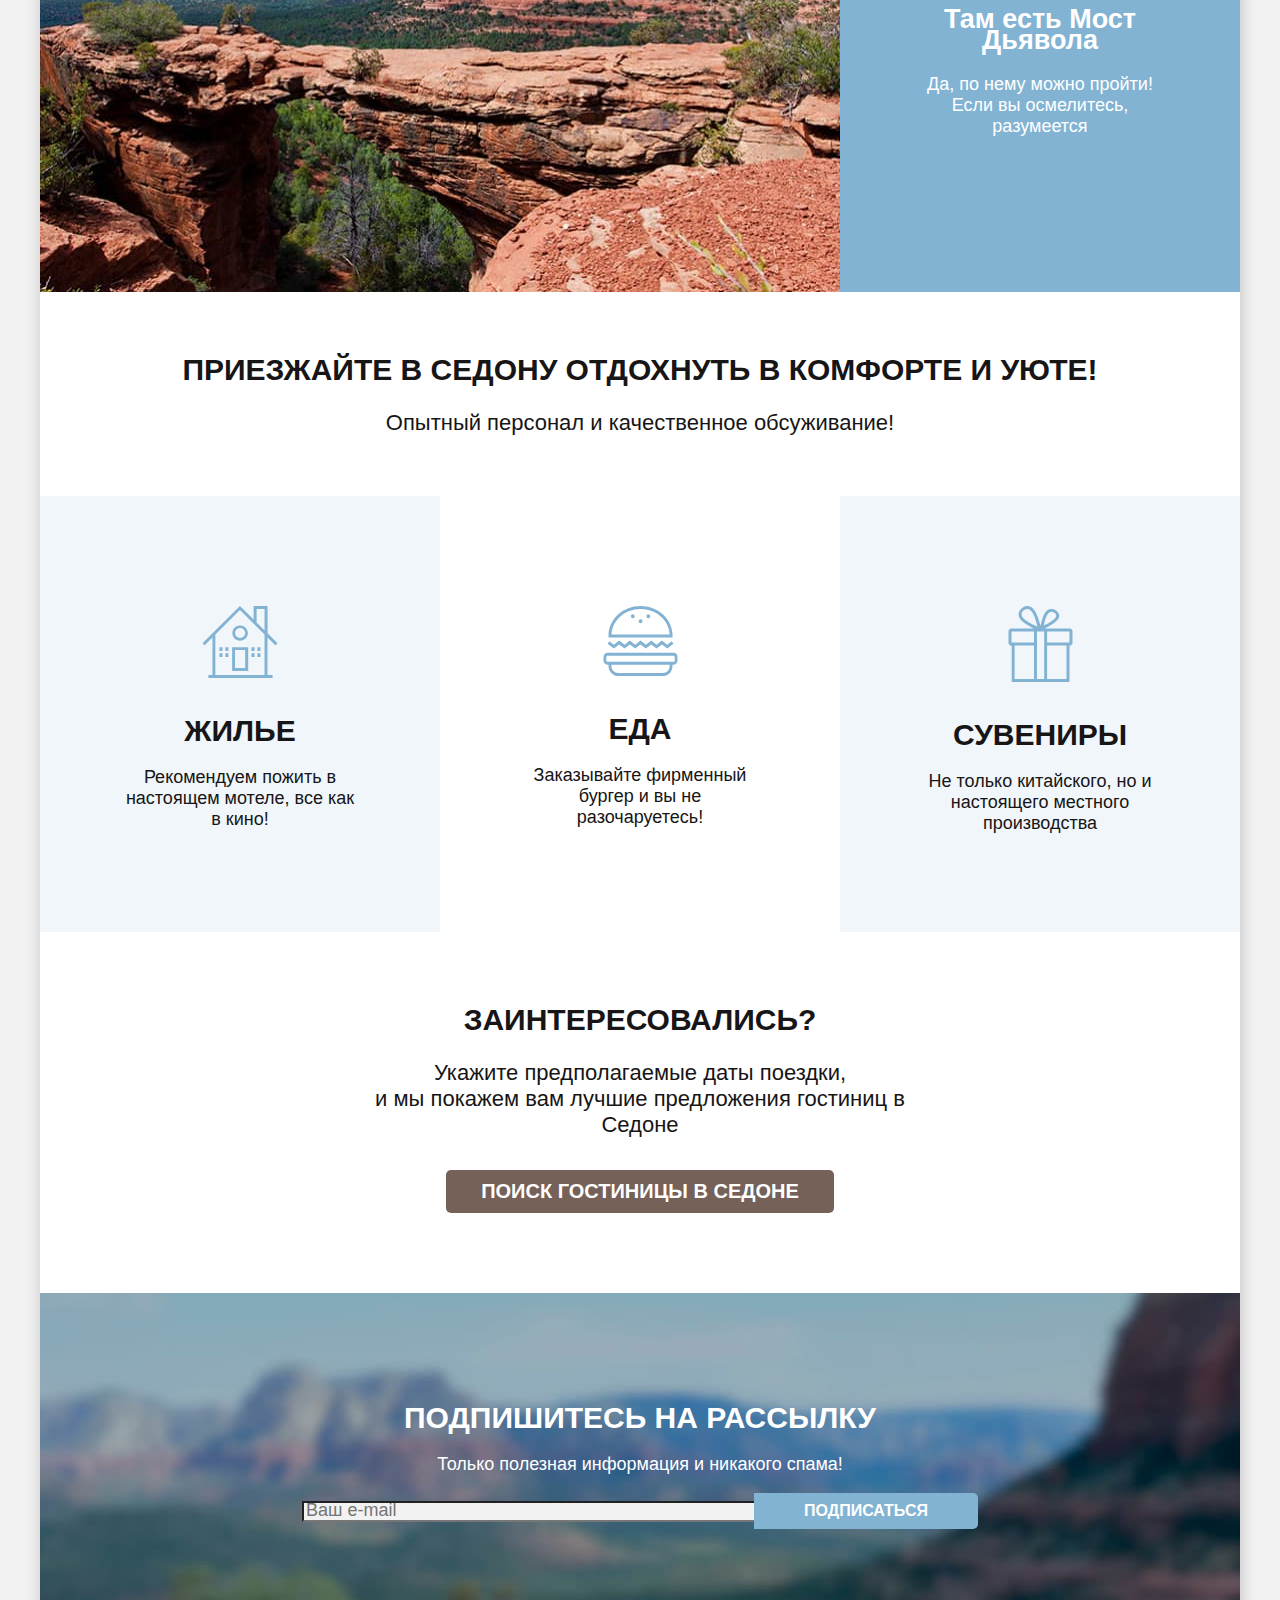
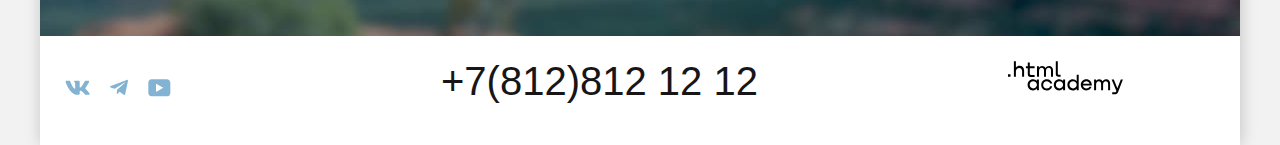
==== commit e2d55402: "Добавляет декоративные элементы" ====
--- a/index.html
+++ b/index.html
@@ -4,76 +4,74 @@
     <meta charset="utf-8">
     <title>HTML Academy: Седона</title>
     <link rel="stylesheet" href="css/styles.css">
+    <link rel="icon" href="/images/favicon.ico" sizes="32x32">
   </head>
   <body>
     <div class="wrapper">
-    <header class="main-header">
-       <nav class="menu-navigation">
-        <!--логотип находится как бы под фоном, необходимо перенести его внахлест-->
-        <div class="first-navigation">
-        <a href="index.html" class="link-logo"><img src="images/logo.svg" alt="Логотип Седоны"></a>
-      <ul class="list-navigation">
-        <li class="item-navigation"><a class="navigation-link" href="index.html">Главная</a></li>
-        <li class="item-navigation"><a class="navigation-link" href="#">О Седоне</a></li>
-        <li class="item-navigation"><a class="navigation-link" href="catalog.html">Гостиницы</a></li>
-        </ul>
-        </div>
-        <div class="second-navigation">
-        <ul class="list-communication">
-        <li class="item-communication"><a href="#">
-          &#128386; <!--Заглушка для заполнения пустого места-->
-          <span class="visually-hidden">Поиск</span>
-          </li>
-        <li class="item-communication"><a href="#">
-          &#128386; <!--Заглушка для заполнения пустого места-->
-          <span class="index-favorites">12</span> <!--Вместо 12 должно подтягиваться количество избранных элементов-->
-          <span class="visually-hidden">Избранное</span>
-           </a></li>
-        <li class="item-communication item-link"><a class="communication-link" href="#">Хочу сюда</a></li>
-      </ul>
-      </div>
-      </nav>
-     </header>
+      <header class="main-header">
+        <nav class="menu-navigation">
+         <div class="first-navigation">
+         <a href="index.html" class="link-logo"><img src="images/logo.svg" class="img-logo" alt="Логотип Седоны"></a>
+       <ul class="list-navigation">
+         <li class="item-navigation"><a class="navigation-link activ" href="index.html">Главная</a></li>
+         <li class="item-navigation"><a class="navigation-link" href="#">О Седоне</a></li>
+         <li class="item-navigation"><a class="navigation-link" href="catalog.html">Гостиницы</a></li>
+         </ul>
+         </div>
+         <ul class="list-communication">
+         <li class="item-communication decor-link">
+           <a class="icon-link" href="#">
+           <span class="icon-activ"><svg xmlns="http://www.w3.org/2000/svg" width="19" height="19" fill="currentColor"><path d="m18.5 17.008-3.7-3.68c1-1.292 1.7-2.983 1.7-4.872C16.5 4.08 12.9.5 8.5.5s-8 3.68-8 8.055c0 4.376 3.6 7.956 8 7.956 1.8 0 3.5-.597 4.9-1.69l3.7 3.679 1.4-1.492Zm-10-2.486c-3.3 0-6-2.685-6-5.967 0-3.282 2.7-5.967 6-5.967s6 2.685 6 5.967c0 3.282-2.7 5.967-6 5.967Z"/></svg></span>
+           <span class="visually-hidden">Поиск</span> </a>
+           </li>
+         <li class="item-communication decor-link"><a class="icon-link" href="#">
+           <span class="icon-activ"><svg xmlns="http://www.w3.org/2000/svg" width="20" height="20" fill="none"><path fill="#000" d="M9.9 19c-.3 0-.6-.1-.8-.4-5.4-6.1-6.7-7.5-7-7.9C1.4 9.8 1 8.6 1 7.4 1 4.4 3.4 2 6.5 2 7.8 2 9 2.5 10 3.3c1-.8 2.3-1.3 3.5-1.3 3 0 5.5 2.4 5.5 5.4 0 1.3-.5 2.5-1.3 3.4l-7 7.9c-.2.2-.4.3-.8.3Zm-6-9.5c.3.4 3.5 4 6.1 6.9l6.2-7c.5-.5.7-1.2.7-2 0-1.8-1.5-3.3-3.3-3.3-1 0-2 .5-2.7 1.3-.3.3-.6.4-.9.4-.3 0-.6-.2-.8-.4-.7-.8-1.7-1.3-2.7-1.3-1.8 0-3.3 1.5-3.3 3.3-.1.9.3 1.6.7 2.1-.1 0-.1 0 0 0Z"/></svg><span>
+           <span class="index-favorites">12</span>
+           <span class="visually-hidden">Избранное</span>
+            </a></li>
+         <li class="item-communication item-link"><a class="communication-link" href="#">Хочу сюда</a></li>
+       </ul>
+        </nav>
+      </header>
 
     <main class="main-container">
-      <div class="page-container">
-      <div class="index-img">
-        <img src="images/welcome.svg" class="welcome-img" alt="Welcome to the gorgeous Sedona">
-      </div>
-    </div>
+      <div class="page-container"> <!--Неясно, как добавить второй элемент фона-->
+         <img src="images/welcome.svg" class="welcome-img" alt="Welcome to the gorgeous Sedona">
+       </div>
     <section class="main-advantages">
       <h1 class="main-text">Седона - небольшой городок в Аризоне,<br> заслуживающий большего</h1>
       <p class="basic-text">Рассмотрим причины, по которым Седона круче, чем Гранд-Каньон!</p>
 
-      <ul class="list-advantages">
+      <ul class="list-advantages"> <!--Ранее обсуждали, что <hr> сюда не подходит, картинка тоже будет смотреться странно. Тогда как реализовать?-->
         <li class="item-advantages-grand left">
           <div class="block-advantages">
           <h2>Настоящий городок</h2>
-          <hr class="item-hr">
+
           <p>Седона - не аттракцион для туристов, там течет своя жизнь</p>
         </div>
           <img src="images/index-photo-1.jpg" width="800" height="385" class="img-advantages" alt="Улицы Седона">
 
         </li>
         <li class="item-advantages-small pale-element"><h2>Небольшая площадь</h2>
-          <hr class="item-hr-black">
+
           <p>Все достопримечательности находятся очень близко</p>
         </li>
         <li class="item-advantages-small bright-element"><h2>Красивая дорога</h2>
-          <hr class="item-hr-black">
+
           <p>Ехать в Седону из Лас-Вегаса совсем не скучно!</p>
         </li>
         <li class="item-advantages-small pale-element"><h2>Мало туристов</h2>
-          <hr class="item-hr-black">
+
           <p>Большинство едет в Гранд Каньон и толпится там</p>
         </li>
         <li class="item-advantages-grand right">
+          <img src="images/index-photo-2.jpg" width="800" height="385" class="img-advantages" alt="Скалы">
           <div class="block-advantages">
           <h2>Там есть Мост Дьявола</h2>
-          <hr class="item-hr">
+
          <p>Да, по нему можно пройти! Если вы осмелитесь, разумеется</p>
         </div>
-         <img src="images/index-photo-2.jpg" width="800" height="385" class="img-advantages" alt="Скалы">
+
         </li>
         </ul>
 
@@ -85,17 +83,18 @@
       </div>
       <ul class="location-advantages">
         <li class="item-advantages-small pale-element">
+          <span class="icon-style"><svg xmlns="http://www.w3.org/2000/svg" width="76" height="72" fill="none"><path fill="#83B3D3" d="M30.119 65h16.064V41.2H30.119V65Zm2.911-20.9h10.14v18H33.03v-18Z"/><path fill="#83B3D3" d="m73.392 39.3 2.108-2.1-9.94-9.9V0H51.604v13.6L37.95 0 .5 37.2l2.108 2.1 7.832-7.8v37.6H6.424V72H70.58v-2.9h-5.12V31.5l7.932 7.8ZM62.548 69.1H13.351V28.5L37.95 4.1l24.598 24.4v40.6Zm0-44.7-7.931-7.9V2.9h7.931v21.5Z"/><path fill="#83B3D3" d="M30.32 27.1c0 4.3 3.513 7.7 7.73 7.7 4.318 0 7.832-3.5 7.832-7.7 0-4.3-3.514-7.7-7.832-7.7-4.217 0-7.73 3.4-7.73 7.7Zm7.83-5c2.711 0 5.02 2.2 5.02 4.9s-2.208 4.9-5.02 4.9c-2.71 0-5.02-2.2-5.02-4.9s2.21-4.9 5.02-4.9ZM20.48 41.2h-3.012v3.9h3.012v-3.9ZM26.404 41.2h-3.012v3.9h3.012v-3.9ZM20.48 47.2h-3.012v3.9h3.012v-3.9ZM26.404 47.2h-3.012v3.9h3.012v-3.9ZM52.508 41.2h-3.012v3.9h3.012v-3.9ZM58.432 41.2H55.42v3.9h3.012v-3.9ZM52.508 47.2h-3.012v3.9h3.012v-3.9ZM58.432 47.2H55.42v3.9h3.012v-3.9Z"/></svg></span>
 
           <h3 class="secondary-title">Жилье</h3>
           <p>Рекомендуем пожить в настоящем мотеле, все как в кино!</p>
         </li>
         <li class="item-advantages-small">
-
+          <span class="icon-style"><svg xmlns="http://www.w3.org/2000/svg" width="75" height="70" fill="none"><path fill="#83B3D3" d="M70.576 46.7H4.61C2.305 46.7.5 48.6.5 51v3.5c0 2.4 1.905 4.3 4.11 4.3h.903v1.1c0 5.5 4.31 10.1 9.624 10.1h44.712c5.313 0 9.624-4.5 9.624-10.1v-1.1h.902c2.306 0 4.11-1.9 4.11-4.3V51c.201-2.3-1.704-4.3-3.91-4.3Zm-3.91 13.2c0 3.9-3.008 7-6.717 7H15.137c-3.71 0-6.717-3.2-6.717-7v-1.1h58.246v1.1Zm5.113-5.4c0 .7-.602 1.3-1.203 1.3H4.51c-.702 0-1.203-.6-1.203-1.3V51c0-.7.602-1.3 1.203-1.3h65.965c.702 0 1.203.6 1.203 1.3.1 0 .1 3.5.1 3.5ZM16.14 38.4l5.413 4.1 5.313-4.1 5.313 4.1 5.314-4.1 5.413 4.1 5.314-4.1 5.313 4.1 5.413-4.1 5.314 4.1 6.215-4.7-1.704-2.5-4.511 3.4-5.314-4.1-5.413 4.1-5.313-4.1-5.314 4.1-5.413-4.1-5.314 4.1-5.313-4.1-5.313 4.1-5.414-4.1-5.313 4.1-4.511-3.4-1.705 2.5 6.216 4.7 5.313-4.1ZM8.52 31.5h60.953c0-.6.1-1.2.1-1.9v-1.2C68.871 12.7 54.836 0 37.593 0 20.249 0 6.214 12.7 5.513 28.5v1.2c0 .6-.005 1.2.095 1.8H8.52ZM37.593 3c15.64 0 28.471 11.3 29.073 25.5H8.52C9.122 14.4 21.954 3 37.593 3Z"/><path fill="#83B3D3" d="M37.593 17.3c1.052 0 1.905-.895 1.905-2s-.853-2-1.905-2-1.905.895-1.905 2 .853 2 1.905 2ZM29.773 12.2c1.052 0 1.905-.895 1.905-2s-.853-2-1.905-2-1.904.895-1.904 2 .852 2 1.904 2ZM45.312 12.2c1.052 0 1.905-.895 1.905-2s-.853-2-1.905-2-1.904.895-1.904 2 .852 2 1.904 2Z"/></svg></span>
           <h3 class="secondary-title">Еда</h3>
           <p>Заказывайте фирменный бургер и вы не разочаруетесь!</p>
         </li>
         <li class="item-advantages-small pale-element">
-
+          <span class="icon-style"><svg xmlns="http://www.w3.org/2000/svg" width="65" height="76" fill="none"><path fill="#83B3D3" d="M61.6 22.462H36.8c13.8-6.904 14.9-11.307 14.4-13.71-1.2-4.002-5.7-7.004-10-5.403-5.6 2.102-7.1 10.407-8.6 16.412-2-6.105-3.8-13.81-8.2-17.713-1.3-1.1-3.1-2.301-5.8-2.001-4 .4-9.8 5.404-7.5 11.008 2.3 5.403 9.7 8.806 14.6 11.508H3.4c-1.6 0-2.9 1.3-2.9 2.902v11.308c0 1.6 1.3 2.901 2.9 2.901h.3V76h57.8V39.574h.1c1.6 0 2.9-1.3 2.9-2.902V25.365c0-1.602-1.3-2.902-2.9-2.902ZM42.9 5.851c2.1-.3 5 1.3 5.3 3.202.4 2.802-3.4 5.304-5.1 6.405-2.5 1.7-4.9 2.601-7.3 4.102.9-3.702 2.5-13.009 7.1-13.71ZM20 15.858c-2.2-1.501-6.5-4.403-6.4-7.806.1-3.602 5.7-6.604 8.8-3.902 3.9 3.402 5.7 11.107 7.1 16.611-3.2-1.5-6.3-2.802-9.5-4.903Zm6 57.14H6.6V39.574H26v33.424Zm0-36.526H3.5V25.465H26v11.007Zm10.2 0v36.526H29V25.565h7.2v10.907Zm22.3 36.526H39.1V39.574h19.4v33.424Zm2.9-36.526H39.1V25.465h22.3v11.007Z"/></svg></span>
           <h3 class="secondary-title">Сувениры</h3>
           <p>Не только китайского, но и настоящего местного производства</p>
         </li>
@@ -105,14 +104,14 @@
     <section class="main-feedback">
       <h2 class="secondary-title">Заинтересовались?</h2>
       <p class="basic-text">Укажите предполагаемые даты поездки,<br> и мы покажем вам лучшие предложения гостиниц в Седоне</p> <!--тег <br> - опционален, его актуальность решается в процессе стилизации-->
-      <button class="button-feedback" type="submit">Поиск гостиницы в Седоне</button>
+      <button class="button-feedback" type="button">Поиск гостиницы в Седоне</button>
     </section>
     <section class="main-newsletter">
         <div class="welcome-img">
       <h2 class="secondary-title">Подпишитесь на рассылку</h2>
         <p>Только полезная информация и никакого спама!</p>
         <form class="newsletter-form" action="https://echo.htmlacademy.ru/" method="post">
-           <label>Введите email <input type="email" placeholder="Ваш e-mail" name="e-newsletter-name" required></label>
+           <label class="newsletter-visual"><span class="visually-hidden">Введите email</span> <input type="email" class="newsletter-name" placeholder="Ваш e-mail" name="e-newsletter-name" required></label>
           <button class="button" type="submit">Подписаться</button>
         </form>
         </div>
@@ -125,19 +124,27 @@
     <ul class="social-contact">
       <li class="social-contact-item">
         <a href="https://vk.com/htmlacademy">
-          <!--Заглушка для заполнения пустого места--><img src="images/social-icon/icon-vk.svg" alt="Мы в ВКонтакте">
+          <span class="icon-sosial-slyle"><svg width="25" height="15" viewBox="0 0 25 15" fill="currentColor" xmlns="http://www.w3.org/2000/svg">
+            <path fill-rule="evenodd" clip-rule="evenodd" d="M24.1164 1.80445C24.2824 1.25845 24.1164 0.856445 23.3214 0.856445H20.6964C20.0284 0.856445 19.7204 1.20345 19.5534 1.58645C19.5534 1.58645 18.2184 4.78245 16.3274 6.85845C15.7154 7.46045 15.4374 7.65145 15.1034 7.65145C14.9364 7.65145 14.6854 7.46045 14.6854 6.91345V1.80445C14.6854 1.14845 14.5014 0.856445 13.9454 0.856445H9.81738C9.40038 0.856445 9.14938 1.16045 9.14938 1.44945C9.14938 2.07045 10.0954 2.21445 10.1924 3.96245V7.76045C10.1924 8.59345 10.0394 8.74444 9.70538 8.74444C8.81538 8.74444 6.65038 5.53345 5.36538 1.85945C5.11638 1.14445 4.86438 0.856445 4.19338 0.856445H1.56638C0.816382 0.856445 0.666382 1.20345 0.666382 1.58645C0.666382 2.26845 1.55638 5.65645 4.81138 10.1374C6.98138 13.1974 10.0364 14.8564 12.8194 14.8564C14.4884 14.8564 14.6944 14.4884 14.6944 13.8534V11.5404C14.6944 10.8034 14.8524 10.6564 15.3814 10.6564C15.7714 10.6564 16.4384 10.8484 17.9964 12.3234C19.7764 14.0724 20.0694 14.8564 21.0714 14.8564H23.6964C24.4464 14.8564 24.8224 14.4884 24.6064 13.7604C24.3684 13.0364 23.5184 11.9854 22.3914 10.7384C21.7794 10.0284 20.8614 9.26345 20.5824 8.88045C20.1934 8.38945 20.3044 8.17044 20.5824 7.73345C20.5824 7.73345 23.7824 3.30745 24.1154 1.80445H24.1164Z"/>
+            </svg></span>
+
         <span class="visually-hidden">ВКонтакте</span>
       </a>
       </li>
       <li class="social-contact-item">
         <a href="https://t.me/htmlacademy">
-         <!--Заглушка для заполнения пустого места--> <img src="images/social-icon/icon-tg.svg" alt="Мы в Телеграм">
+          <span class="icon-sosial-slyle"> <svg width="18" height="16" viewBox="0 0 18 16" fill="currentColor" xmlns="http://www.w3.org/2000/svg">
+            <path d="M16.785 0.955705L0.840489 7.1042C-0.247661 7.54126 -0.241365 8.14828 0.640845 8.41897L4.73445 9.69597L14.2058 3.72014C14.6537 3.44766 15.0629 3.59424 14.7265 3.89281L7.05283 10.8183H7.05103L7.05283 10.8192L6.77045 15.0387C7.18413 15.0387 7.36669 14.8489 7.59871 14.625L9.58705 12.6915L13.7229 15.7464C14.4855 16.1664 15.0332 15.9506 15.2229 15.0405L17.9379 2.2453C18.2158 1.13107 17.5126 0.626562 16.785 0.955705Z"/>
+            </svg></span>
         <span class="visually-hidden">Телеграм</span>
       </a>
       </li>
       <li class="social-contact-item">
         <a href="https://www.youtube.com/user/htmlacademyru">
-          <!--Заглушка для заполнения пустого места--><img src="images/social-icon/icon-youtube.svg" alt="Мы на Ютубе">
+         <span class="icon-sosial-slyle"> <svg width="23" height="18" viewBox="0 0 23 18" fill="currentColor" xmlns="http://www.w3.org/2000/svg">
+            <path d="M18.9402 0.356445H3.50738C1.64668 0.356445 0.333252 1.9502 0.333252 3.75645V13.8502C0.333252 15.7627 1.64668 17.3564 3.50738 17.3564H19.1591C20.8009 17.3564 22.3333 15.7627 22.3333 13.9564V3.75645C22.1143 1.9502 20.8009 0.356445 18.9402 0.356445ZM7.99494 12.8939V4.81894L15.3283 8.85645L7.99494 12.8939Z"/>
+            </svg>
+            </span>
         <span class="visually-hidden">Ютуб</span>
       </a>
       </li>
@@ -146,7 +153,7 @@
        <a class="phone-footer-link" href="tel:+78128121212">+7(812)812 12 12</a>
       </div>
       <div class="logo-footer">
-       <a class="logo-footer-link" href="#"> <img src="images/logo-HTML-Academy.svg" alt="Логотип HTML Академии"></a>
+       <a class="logo-footer-link" href="#"> <svg xmlns="http://www.w3.org/2000/svg" width="115" height="34" ><path fill="currentColor" d="M0 13.256v2.6h2.5v-2.6H0ZM11.6 4.856c-1.6 0-2.8.7-3.6 1.7h-.1v-6.2h-2v15.5h2v-5.3c0-2.1 1.3-3.6 3.3-3.6 1.8 0 2.9 1.4 2.9 3.2v5.7h2v-6.1c.1-3-1.8-4.9-4.5-4.9ZM26.6 5.156h-4.8v-3.7h-2v3.8h-1.9v2h1.9v6c0 1.7 1 2.7 2.7 2.7h4.1v-2h-3.7c-.7 0-1.1-.4-1.1-1.1v-5.7h4.8v-2ZM41.1 4.956c-1.6 0-2.9.8-3.5 2.1h-.1c-.6-1.2-1.8-2.1-3.4-2.1-1.4 0-2.5.8-3.1 1.8h-.1v-1.6H29v10.6h2v-5.4c0-2 1-3.5 2.6-3.5 1.5 0 2.4 1 2.4 2.6v6.3h2v-5.6c0-2.4 1.4-3.3 2.6-3.3 1.5 0 2.4 1 2.4 2.6v6.3h2v-6.5c.1-2.5-1.4-4.3-3.9-4.3ZM47.8 13.056c0 1.7 1 2.7 2.8 2.7h2v-2h-1.7c-.7 0-1.1-.4-1.1-1.1V.356h-2v12.7ZM28.9 20.056c-.9-1.1-2.2-1.8-3.9-1.8-3.1 0-5.4 2.3-5.4 5.6s2.3 5.6 5.4 5.6c1.8 0 3-.8 3.8-1.9h.1v1.6h2v-10.6h-2v1.5Zm-3.6 7.4c-2.2 0-3.6-1.6-3.6-3.6s1.4-3.6 3.6-3.6 3.6 1.6 3.6 3.6c0 1.9-1.4 3.6-3.6 3.6ZM44.2 22.356c-.5-2.4-2.6-4.1-5.4-4.1-3.4 0-5.6 2.5-5.6 5.6 0 3.1 2.2 5.6 5.6 5.6 2.8 0 4.9-1.8 5.4-4.2h-2.1c-.4 1.3-1.7 2.3-3.3 2.3-2.2 0-3.6-1.6-3.6-3.6s1.4-3.6 3.6-3.6c1.6 0 2.8 1 3.3 2.2h2.1v-.2ZM55.1 20.056c-.9-1.1-2.2-1.8-3.9-1.8-3.1 0-5.4 2.3-5.4 5.6s2.3 5.6 5.4 5.6c1.8 0 3-.8 3.8-1.9h.1v1.6h2v-10.6h-2v1.5Zm-3.6 7.4c-2.2 0-3.6-1.6-3.6-3.6s1.4-3.6 3.6-3.6 3.6 1.6 3.6 3.6c0 1.9-1.5 3.6-3.6 3.6ZM68.7 20.156c-.9-1.1-2.2-1.9-3.9-1.9-3.1 0-5.4 2.3-5.4 5.6s2.2 5.6 5.4 5.6c1.7 0 3-.8 3.8-1.8h.1v1.5h2v-15.4h-2v6.4Zm-3.6 7.3c-2.2 0-3.6-1.6-3.6-3.6s1.4-3.6 3.6-3.6 3.6 1.6 3.6 3.6c-.1 2-1.5 3.6-3.6 3.6ZM78.3 18.256c-3.3 0-5.5 2.5-5.5 5.6 0 3 2.1 5.6 5.5 5.6 2.5 0 4.5-1.3 5.2-3.6h-2.1c-.5 1-1.6 1.6-3 1.6-1.9 0-3.3-1.3-3.4-2.9h8.8c.2-3.6-2-6.3-5.5-6.3Zm0 1.9c1.7 0 3 1 3.3 2.6h-6.5c.3-1.5 1.5-2.6 3.2-2.6ZM98.2 18.256c-1.6 0-2.9.8-3.6 2h-.1c-.6-1.2-1.8-2-3.4-2-1.4 0-2.5.7-3.1 1.8v-1.5h-1.9v10.6h2v-5.4c0-2 1-3.4 2.6-3.5 1.5 0 2.4 1 2.4 2.6v6.3h2v-5.6c0-2.4 1.4-3.3 2.6-3.3 1.5 0 2.4 1 2.4 2.6v6.3h2v-6.5c.1-2.6-1.4-4.4-3.9-4.4ZM109.4 27.356l-3.6-8.9h-2.2l4.8 11.6c-.3.9-.7 1.2-1.7 1.2h-2.5v2h2.5c1.8 0 2.8-.8 3.5-2.6l4.7-12.2h-2.1l-3.4 8.9Z"/></svg></a>
       </div>
     </div>
   </footer>
--- a/css/styles.css
+++ b/css/styles.css
@@ -22,29 +22,91 @@
     display: flex; /*реализовано по аналогии с Бородинским, но до конца нет понимания, зачем именно здесь нужен flex*/
     flex-direction: column;
     min-height: 100%;
-    background-color: #ffffff;
-    color: #171515;;
+    background-color: #f2f2f2;
+    color: #171515;
     font-family: "PT Sans", sans-serif;
     font-size: 18px;
     line-height: 21px;
+    text-align: center;
+
+}
+
+.wrapper{
     width: 1200px;
-    text-align: center;
+    margin: 0 auto;
+    background-color: #ffffff;
+    display: flex;
+    flex-direction: column;
+    flex-grow: 1;
+    box-shadow: 1px 0 15px 0 rgba(0, 0, 0, 0.2);  /*Для оси y тень не задана, но она появилась*/
+}
+
+.main-catalog{
+    flex-grow: 1;
 }
 .main-container {
     flex-grow: 1;
   }
+
+.menu-navigation {
+    display: flex;
+    font-family: "PT Sans", sans-serif;
+    line-height: 24px;
+    size: 20px;
+    font-weight: 700;
+    color: #171515;
+    align-items: center;
+  }
+ /* .menu-navigation a{
+    text-decoration: none;
+    color: #171515;
+}*/
 .main-header {
-   display: flex;
+    padding-left: 70px;
+    padding-right: 70px;
+
+    }
+
+.first-navigation{
+    display: flex;
+    gap: 20px;
+}
+
+.first-navigation a {
+    text-decoration: none;
+    color: #171515;
+}
+
+/*.second-navigation{
+    margin-left: auto;
+}*/
+
+
+.list-navigation{
+    display: flex;
    justify-content: space-between;
-}
-
-.menu-navigation {
-    display: flex;
-    margin: 0 auto;
-    width: 1100px;
-  }
-
-  .item-navigation {
+    width: 350px; /*поправить дланные, не нашла ширину*/
+    margin: 0;
+    padding: 0;
+    flex-wrap: wrap;
+}
+
+.list-communication{
+    display: flex;
+    padding: 0;
+    flex-wrap: wrap;
+    /*margin-left: auto;*/
+    margin: 0 0 0 auto;
+
+}
+.item-communication{
+    list-style-type: none;
+    margin: 0;
+    padding: 0;
+    position: relative;
+    /*margin-left: 20px;*/
+}
+.item-navigation {
     list-style-type: none;
     font-size: 20px;
     line-height: 24px;
@@ -53,49 +115,31 @@
     margin-bottom: auto;
 }
 
-.list-navigation{
-    display: flex;
-   justify-content: space-between;
-    width: 350px; /*поправить дланные, не нашла ширину*/
-    margin: 0;
-    padding: 0;
-
-}
-
-.list-communication{
-    display: flex;
-    justify-content: space-evenly;
-    width: 400px; /*поправить дланные, не нашла ширину*/
-    margin: 0;
-    padding: 0;
-    margin-left: auto;
-}
-.item-communication{
-    list-style-type: none;
-    margin-top: auto;
-    margin-bottom: auto;
-    margin-left: 20px;
-}
 .link-logo{
-    margin-left: 50px;
-    margin-right: 50px;
     margin-bottom: -10px;
 
 }
 
-.communication-link {
-    text-transform: uppercase;
-    color: #ffffff; /*Не работает.Не могу найти, где именно перебивается цвет*/
+.item-link a{
+    text-transform: uppercase;
+    color: #ffffff;
     background-color: #756157;
     margin: 5px;
     padding: 5px 25px;
     border-radius: 5px;
-
-}
+    display: block;
+}
+.decor-link a{
+    display: block;
+}
+
 .page-container{
     width: 1200px;
   margin: 0 auto;
-}
+  background-image: url("../images/index-background.jpg"), url("../images/divider.svg");
+    background-repeat: no-repeat, no-repeat;
+   }
+
 .welcome-img{
     display: block;
     margin: 0 auto;
@@ -121,20 +165,61 @@
 .location-advantages {
     display: flex;
    justify-content: space-between;
+   padding-left: 0;
+}
+.list-advantages{
+    display: flex;
+    flex-wrap: wrap;
+    padding: 0;
+    margin:0;
 }
 .item-advantages-small{
-    width: 230px;
-    height: 160;
+    width: 240px;
     padding: 80px;
     list-style-type: none;
-}
+    min-height: 230px;
+
+}
+.item-advantages-grand {
+    width: 100%;
+    background-color: #82B3D3; /* далее этот цвет переводим в формат rgba*/
+    color: #ffffff;
+    display: flex;
+    justify-content: space-between;
+
+}
+.block-advantages {
+    width: 230px;
+    margin: 0 auto;
+    padding-top: 80px;
+}
+
+.left img {
+    width: 800px;
+    height: auto;
+}
+
+.right img {
+    float: left;
+}
+
+
+/*Разметка преимуществ*/
+
+.main-invitation{
+    margin: 60px;
+}
+
+
 .secondary-title{
     font-family: PT Sans, sans-serif;
-    font-size: 24px;
-    line-height: 28px;
+    font-size: 30px;
+    line-height: 36px;
     text-align: center;
     text-transform: uppercase;
-    font-weight: 700
+    font-weight: 700;
+    margin: 0;
+    padding: 0;
 }
 .main-feedback{
     width: 592px;
@@ -146,13 +231,29 @@
     font-size: 20px;
     font-weight: 700;
     border: 0;
-}
-/*Ниже - от 17.06*/
-
-.item-advantages-grand {
-    background-color: #82B3D3; /* далее этот цвет переводим в формат rgba*/
-    color: #ffffff;
-}
+
+    text-transform: uppercase;
+    color: #ffffff;
+    background-color: #756157;
+    margin: 10px;
+    padding: 10px 35px;
+    border-radius: 5px;
+
+}
+
+.visually-hidden {
+    position: absolute;
+    width: 1px;
+    height: 1px;
+    margin: -1px;
+    border: 0;
+    padding: 0;
+    white-space: nowrap;
+    clip-path: inset(100%);
+    clip: rect(0 0 0 0);
+    overflow: hidden;
+  }
+
 
 .pale-element {
     background-color: rgba(131, 179, 211, 0.12);
@@ -167,43 +268,25 @@
 .main-newsletter{
     background-image: url("../images/subscribe.jpg");
     background-repeat: no-repeat;
-    height: 415px;
-    width: 1200px;
-    color: #ffffff;
-
-}
-
-.index-img {
-    background-image: url("../images/index-background.jpg");
-    background-repeat: no-repeat;
-    height: 485px;
-    width: 1200px;
-
-}
+    color: #ffffff;
+    background-size: cover;
+    padding-top: 40px;
+    padding-bottom: 40px;
+
+}
+
+
 
 
 .search-hotel {
     background-image: url("../images/catalog-background.jpg");
     background-repeat: no-repeat;
-    height: 485px;
-    width: 1200px;
-    color: #ffffff;
+    color: #ffffff;
+    padding: 20px;
 }
 .search-hotel span {
     color: #ffffff;
 }
-
-.menu-navigation a{
-    font-family: "PT Sans", sans-serif;
-    line-height: 24px;
-    size: 20px;
-    font-weight: 700;
-    /*text-align: center;*/
-    text-decoration: none;
-    color: #171515;
-}
-
-
 
 
 
@@ -216,20 +299,485 @@
     text-decoration: none;
 }
 
+
+
+/*
+.hotels-found-card a{
+    text-decoration: none;
+    color: #171515;
+
+}*/
+
+
+
+.page-footer{
+    display: flex;
+}
+.social-contact{
+    display: flex;
+    padding:0;
+}
+.social-contact-item{
+    list-style-type: none;
+}
+.footer-container{
+    display: flex;
+    justify-content: space-between;
+    margin: 25px;
+}
+.logo-footer{
+    margin-right: 30px;
+}
+.phone-footer{
+    margin-right: 250px;
+    margin-left: 250px;
+}
+.social-contact-item{
+    margin-right: 20px;
+}
+
+/*гриды*/
+.catalog-filter {
+    display: grid;
+    grid-template-columns: 173px 173px auto 1fr;
+    gap: 70px;
+    padding: 40px;
+
+}
+.catalog-list-filter{
+    list-style-type:  none;
+    margin: 0;
+    padding: 0;
+    text-align: left;
+
+}
+.catalog-filter-group{
+    border: 0;
+}
+.list-filter-type{
+    list-style-type:  none;
+    margin: 0;
+    padding: 0;
+    text-align: left;
+}
+.catalog-filter-title{
+    text-align: left;
+    font-family: PT Sans, sans-serif;
+    font-size: 20px;
+    line-height: 24px;
+    font-weight: 700;
+
+}
+
+.header-bread-crumbs{
+    display: flex;
+    list-style-type:  none;
+}
+.bread-crumbs-point{
+    padding: 5px;
+}
+.input-block{
+    display: flex;
+    /*width: auto;*/
+    max-width: 300px;
+}
+.button-group{
+    display: flex;
+    flex-direction: column;
+    gap:10px;
+    align-self: flex-end;
+}
+
+.hotels-found{
+    list-style-type:  none;
+    display: grid;
+    grid-template-columns: 340px 340px 340px;
+    gap: 20px;
+    margin: 0;
+    padding: 0;
+    margin-bottom: 20px;
+}
+.list-result-hotel{
+    list-style-type:  none;
+}
+
+.result-hotel{
+    padding: 50px 70px;
+}
+.container-search-catalog{
+    display: flex;
+    justify-content: space-between;
+    margin-bottom: 50px;
+}
+
+.list-result-hotel{
+    display: flex;
+}
+
+.select-control{
+    margin-left: auto;
+    font-size: 18px;
+    line-height: 21px;
+    padding: 5px;
+    border: 2px solid #e6e6e6;
+    border-radius: 5px;
+}
+
+.all-pages {
+    list-style-type:  none;
+    display: flex;
+    padding: 0;
+    margin: 0;
+}
+
+.item-listing{
+
+    width: 60px;
+    height: 60px;
+    background: #82B3D3;
+    border-radius: 5px;
+    margin-right: 5px;
+    vertical-align:middle
+
+}
+.item-present{
+    text-decoration: none;
+}
+
+.item-present{
+    width: 60px;
+    height: 60px;
+}
+.item-listing a {
+    text-decoration: none;
+    color: #ffffff;
+
+}
+.catalog-newsletter{
+    padding:50px;
+}
+
+.button-filter{
+padding: 8px 50px 8px 50px;
+border-radius: 5px;
+text-transform: uppercase;
+font-family: "PT Sans", sans-serif;
+line-height: 20px;
+size: 16px;
+font-weight: 700;
+border: 0;
+color: #ffffff;
+}
+
+.apply{
+    background: #82B3D3;
+
+}
+
+.reset{
+background-color: transparent;
+}
+/*от 30.06*/
+
+.communication-link{
+    text-decoration: none;
+}
+
+.icon-link{
+    text-decoration: none;
+    color: #171515;
+    margin: 5px;
+    padding: 5px 5px;
+    position: relative;
+}
+
+.img-logo{
+   display: block;
+   position: relative;
+   z-index: 1;
+
+}
+.placeholder-item{
+    width: 143px;
+    height: 48px;
+    background-color: #F2F2F2;
+    margin: 1px;
+}
+
+.left-element{
+ border-radius: 5px 0 0 5px;
+ border: 0;
+}
+
+.right-element{
+  border-radius: 0 5px 5px 0;
+  border: 0;
+}
+
+.item-range{
+    width: 276px;
+    padding: 10px;
+}
+
+
+.hotels-found-card{
+    display: grid;
+    grid-template-columns: repeat(2, 1fr);
+    margin:0;
+    padding:20px;
+    border: 1px solid #e6e6e6;
+    border-radius: 5px;
+    gap: 16px 20px;
+    text-align: left;
+    align-items: start;
+    grid-template-rows: 212 1fr;
+
+}
+.product-card-image{
+    grid-column: span 2;
+}
+
 .product-card-title {
     font-family: "PT Sans", sans-serif;
     font-size: 24px;
     line-height: 28px;
     text-transform: uppercase;
-    font-weight: 700
-}
-
-.hotels-found-card a{
-    text-decoration: none;
-    color: #171515;
-}
-.all-pages a {
-    text-decoration: none;
-    color: #171515;
-    background-color:#82B3D3
-}
+    font-weight: 700;
+    grid-column: span 2; /*непонятно, почему 3, подобрано экспериментально*/
+    margin: 0;
+    padding: 0;
+}
+
+.product-card-text{
+    text-align: left;
+    margin: 0;
+    padding: 0;
+}
+.product-card-price{
+    text-align: right;
+    margin: 0;
+    padding: 0;
+}
+.product-card-details{
+    display: block;
+    text-align: center;
+    padding: 8px 10px 8px 10px;
+    border-radius: 5px;
+    text-transform: uppercase;
+    font-family: "PT Sans", sans-serif;
+    line-height: 20px;
+    font-size: 16px;
+    font-weight: 700;
+    border: 0;
+    color: #ffffff;
+    background-color: #756157;
+    text-decoration: none;
+
+}
+.product-item{
+    text-align: left;
+}
+
+.rating-four-stars{
+    text-align: center;
+    padding: 8px 10px 8px 10px;
+    border-radius: 5px;
+    text-transform: uppercase;
+    font-family: "PT Sans", sans-serif;
+    line-height: 20px;
+    size: 16px;
+    font-weight: 700;
+    border: 0;
+    color: #171515;
+    background-color: #F2F2F2;
+}
+
+.btn-favorites{
+    padding: 8px 10px 8px 10px;
+    border-radius: 5px;
+    text-transform: uppercase;
+    font-family: "PT Sans", sans-serif;
+    line-height: 20px;
+    font-size: 16px;
+    font-weight: 700;
+    border: 0;
+    color: #ffffff;
+    background-color: #82B3D3;
+    }
+
+
+/*7.07*/
+
+.activ {
+border-bottom: 2px solid #756157;
+}
+.navigation-link{
+    display: block;
+    padding: 20px 0;
+}
+.icon-activ{
+    color: #171515;
+}
+
+.icon-activ:hover{
+    color: #171515ad;
+}
+
+.icon-activ:active{
+    color: #1715154a;
+}
+
+.icon-sosial-slyle{
+    color: #83B3D3;
+}
+
+.icon-sosial-slyle:hover{
+    color: #68A2CA;
+}
+.icon-sosial-slyle:focus{
+    color: #68A2CA;
+}
+
+.icon-sosial-slyle:active{
+    color: rgba(104, 162, 202, 0.3)
+}
+
+.phone-footer-link:hover{
+    color: #756157;
+}
+.phone-footer-link:focus{
+    color: #756157;
+}
+.phone-footer-link:active{
+    color: rgb(117, 97, 87,  0.3)
+}
+.logo-footer-link{
+    color: #000000;
+}
+.logo-footer-link:hover{
+    color: #756157;
+}
+.logo-footer-link:focus{
+    color: #756157;
+}
+.logo-footer-link:active{
+    color: rgb(117, 97, 87,  0.3)
+}
+
+.index-favorites{
+    position: absolute;
+    top: -3px;
+    left: 16px;
+    border-radius: 50%;
+    background-color: #7DB54F;
+    font-size: 10px;
+    color: #ffffff;
+    width: 22px;
+    height: 22px;
+    vertical-align: middle;
+
+}
+.newsletter-name{
+    width: 100%;
+    background-color: #F2F2F2;
+}
+
+.newsletter-name::placeholder{
+font-size: 18px;
+background-color: #F2F2F2;
+border-radius: 4px, 0 0 4px;
+padding: 12px, 20px, 12px, 20px;
+display: block;
+margin: 0;
+border: none;
+
+}
+
+.newsletter-visual{
+    width: 452px;
+    border-radius: 5px 0 0 5px ;
+    height: auto;
+    border: none;
+
+}
+
+.icon-style{
+    display: block;
+    padding: 30px;
+}
+
+
+.newsletter-form {
+    display: flex;
+    align-items: center;
+  justify-content: center;
+  align-content:stretch;
+
+}
+
+.button{
+    background: #82B3D3;
+    padding: 8px 50px 8px 50px;
+    border-radius: 0 5px 5px 0;
+    text-transform: uppercase;
+    font-family: "PT Sans", sans-serif;
+    line-height: 20px;
+    font-size: 16px;
+    font-weight: 700;
+    border: 0;
+    color: #ffffff;
+}
+
+/*.newsletter-form{
+    display: grid;
+    grid-template-columns: 2fr 1fr;
+    gap: 0;
+    width: 600px;
+}
+
+/*.newsletter-form {
+    display: flex;
+    align-items: center;
+  justify-content: center;
+  align-content:stretch;
+}
+    /*
+.control-input{
+    position: absolute;
+    z-index: -1;
+    opacity: 0;
+
+
+}
+
+.control{
+    text-align: left;
+    font-family: PT Sans, sans-serif;
+    font-size: 18px;
+    line-height: 23px;
+    font-weight: 400;
+}
+
+.control-input+label::before{
+    content: '';
+    display: inline-block;
+    width: 15px;
+    height: 15px;
+    /*flex-shrink: 0;
+    flex-grow: 0;*/
+
+   /* border-radius: 3px;
+    margin-right: 10px;
+    background-color: #ffffff;*/
+
+    /*background-repeat: no-repeat;
+    background-position: center center;
+    background-size: 50% 50%;
+    background-size: 50% 50%;*/
+
+/*}
+
+.control-input:checked+label::before {
+    background-color: #0b76ef;
+    background-image: url("data:image/svg+xml,%3csvg xmlns='http://www.w3.org/2000/svg' viewBox='0 0 8 8'%3e%3cpath fill='%23fff' d='M6.564.75l-3.59 3.612-1.538-1.55L0 4.26 2.974 7.25 8 2.193z'/%3e%3c/svg%3e");
+  }*/
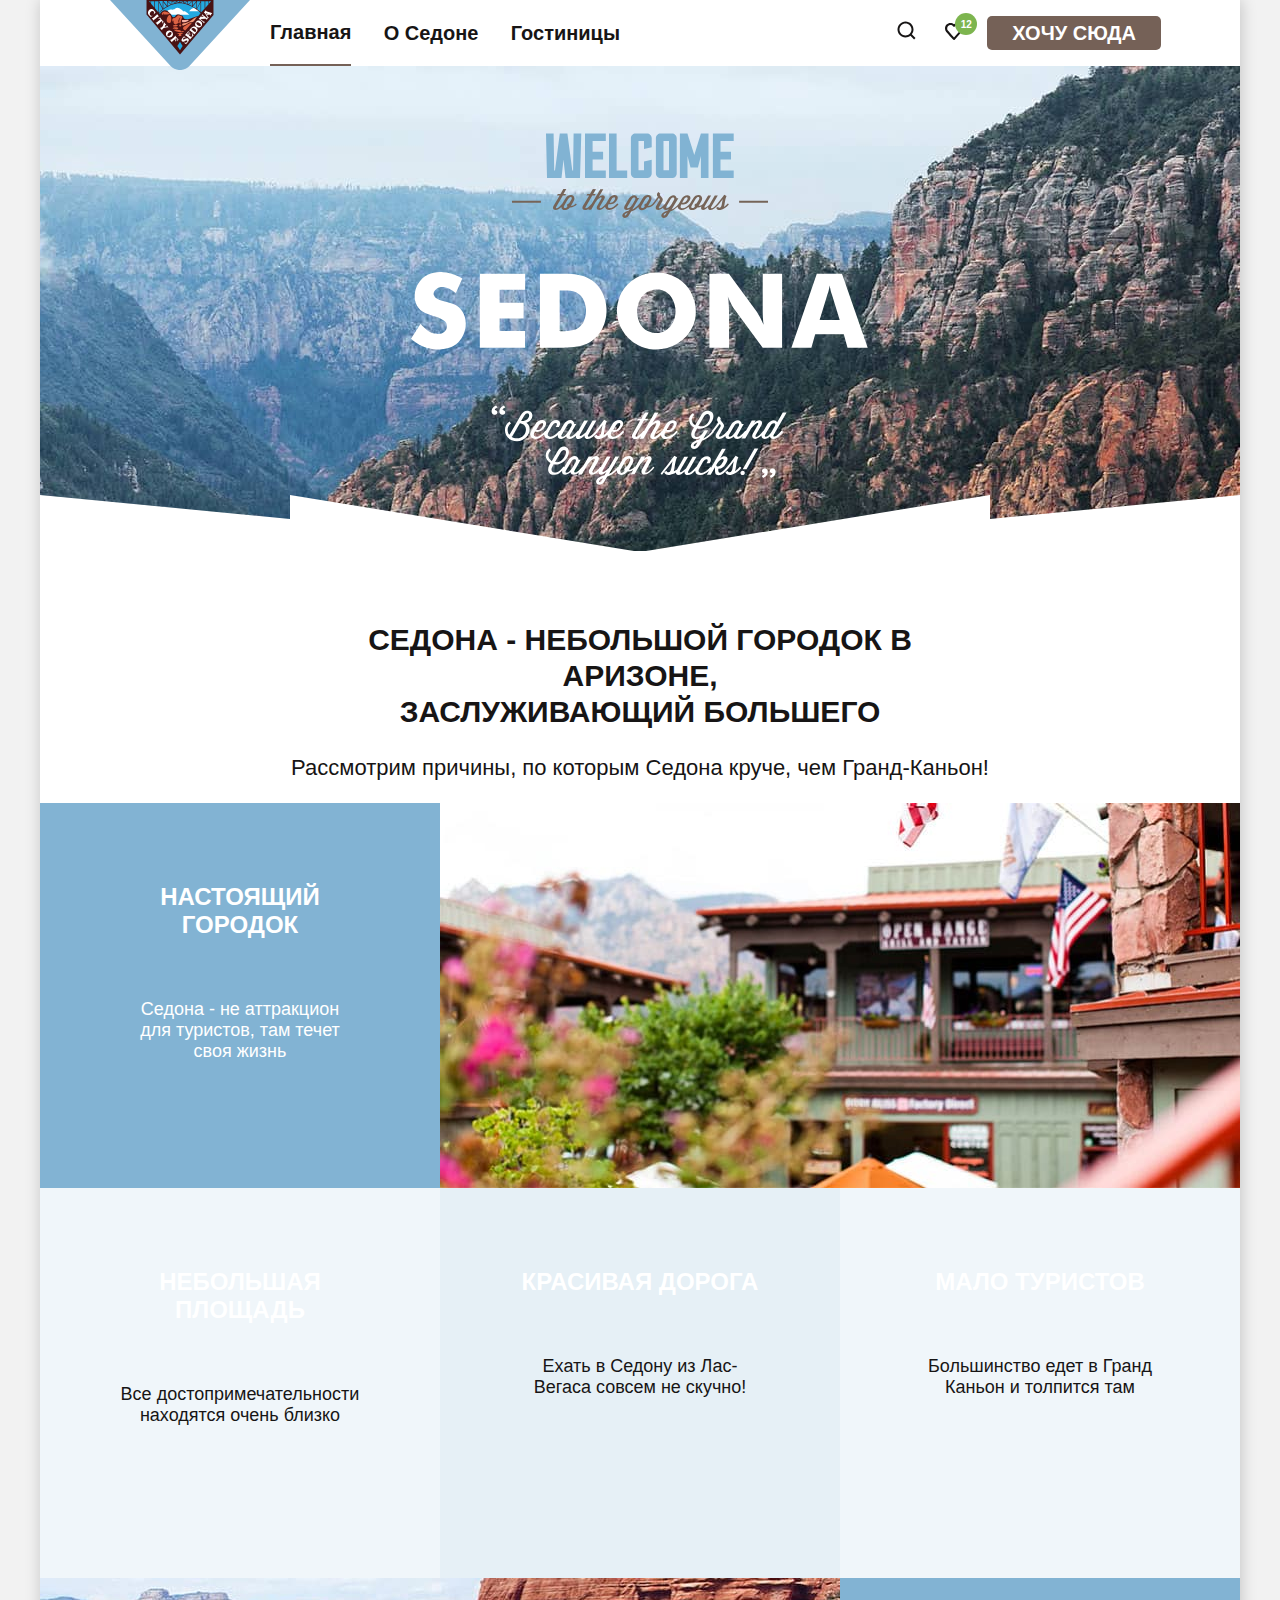
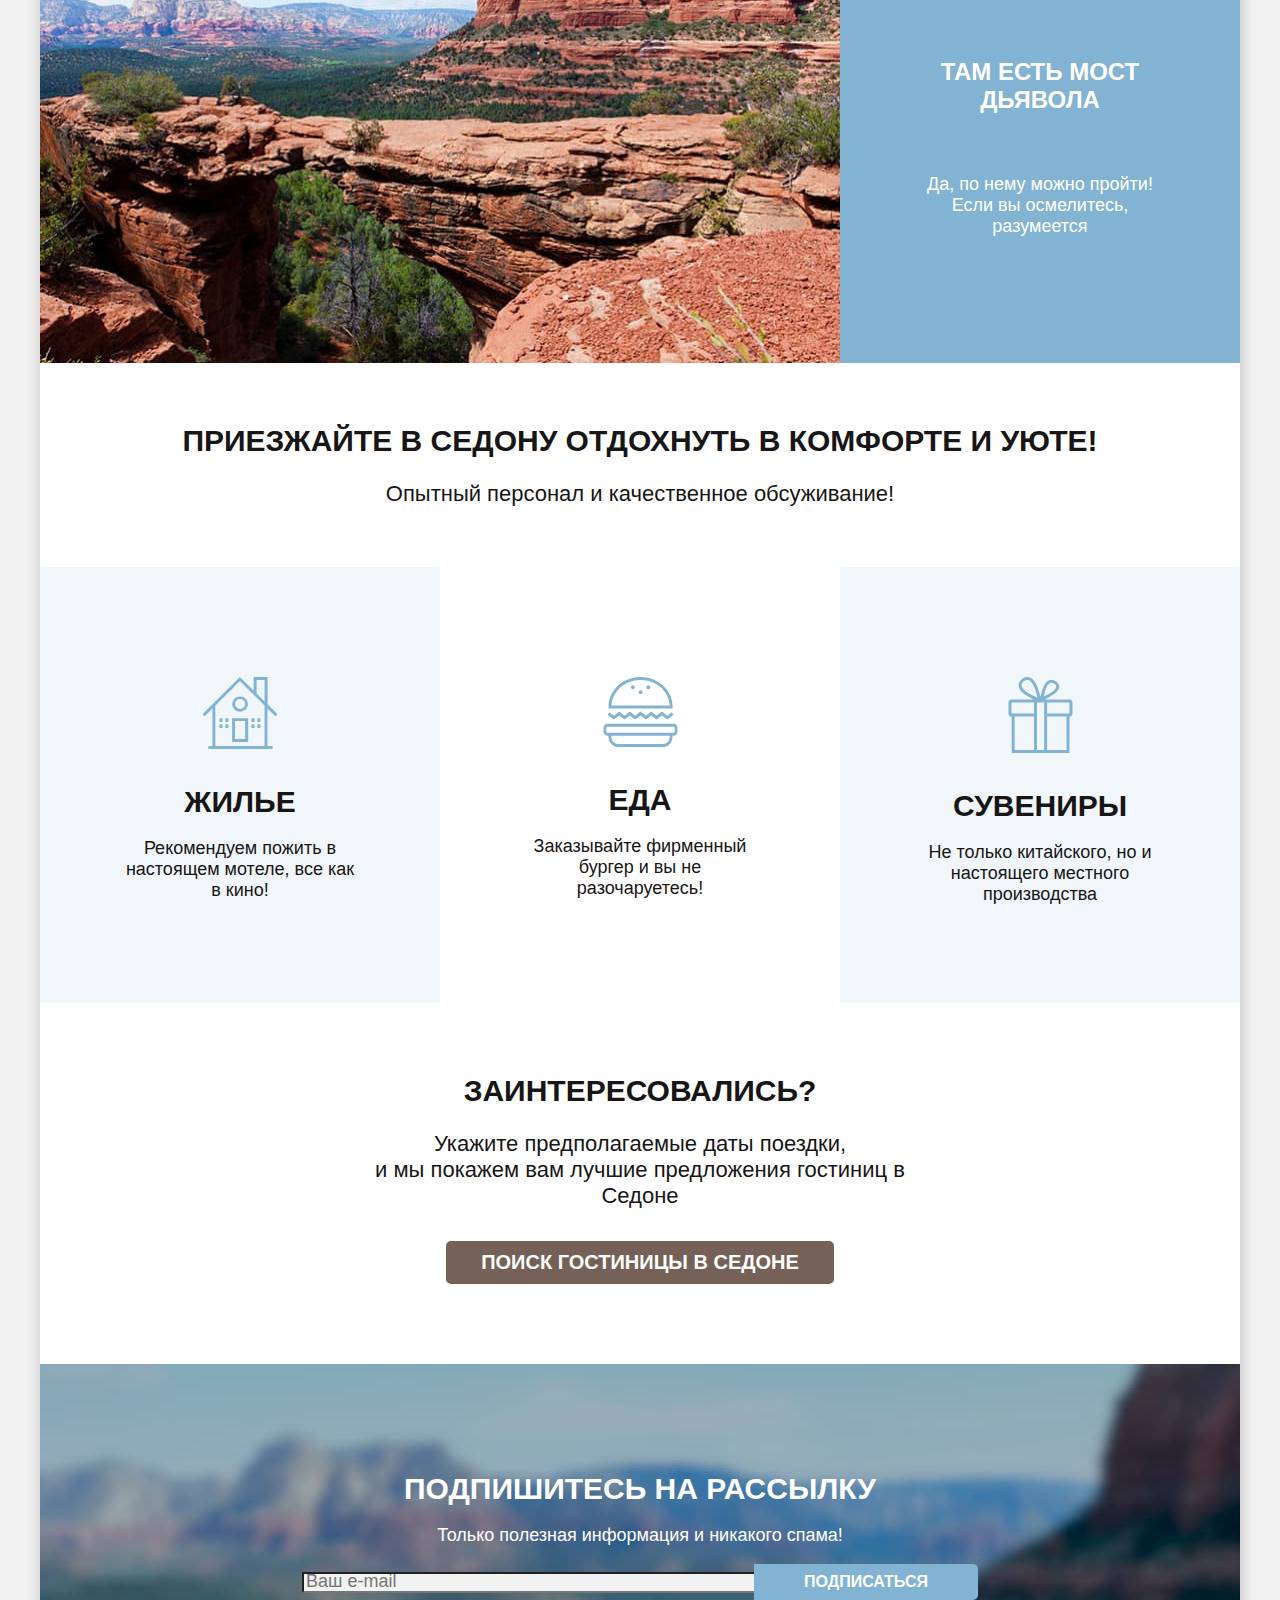
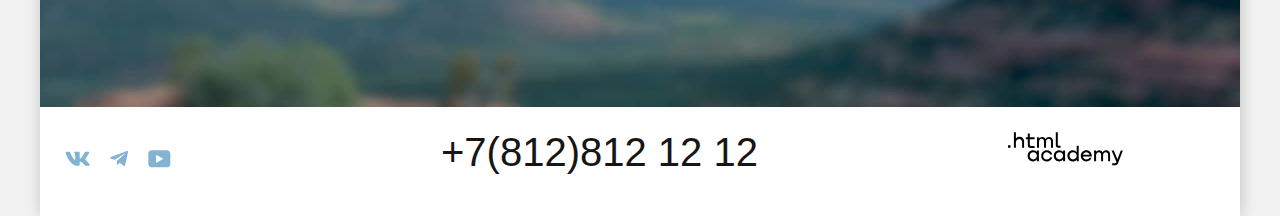
==== commit 73dea883: "Добавляет формы" ====
--- a/index.html
+++ b/index.html
@@ -4,7 +4,7 @@
     <meta charset="utf-8">
     <title>HTML Academy: Седона</title>
     <link rel="stylesheet" href="css/styles.css">
-    <link rel="icon" href="/images/favicon.ico" sizes="32x32">
+    <link rel="icon" href="images/favicon.ico" sizes="32x32">
   </head>
   <body>
     <div class="wrapper">
@@ -25,7 +25,7 @@
            <span class="visually-hidden">Поиск</span> </a>
            </li>
          <li class="item-communication decor-link"><a class="icon-link" href="#">
-           <span class="icon-activ"><svg xmlns="http://www.w3.org/2000/svg" width="20" height="20" fill="none"><path fill="#000" d="M9.9 19c-.3 0-.6-.1-.8-.4-5.4-6.1-6.7-7.5-7-7.9C1.4 9.8 1 8.6 1 7.4 1 4.4 3.4 2 6.5 2 7.8 2 9 2.5 10 3.3c1-.8 2.3-1.3 3.5-1.3 3 0 5.5 2.4 5.5 5.4 0 1.3-.5 2.5-1.3 3.4l-7 7.9c-.2.2-.4.3-.8.3Zm-6-9.5c.3.4 3.5 4 6.1 6.9l6.2-7c.5-.5.7-1.2.7-2 0-1.8-1.5-3.3-3.3-3.3-1 0-2 .5-2.7 1.3-.3.3-.6.4-.9.4-.3 0-.6-.2-.8-.4-.7-.8-1.7-1.3-2.7-1.3-1.8 0-3.3 1.5-3.3 3.3-.1.9.3 1.6.7 2.1-.1 0-.1 0 0 0Z"/></svg><span>
+           <span class="icon-activ"><svg xmlns="http://www.w3.org/2000/svg" width="20" height="20" fill="currentColor"><path d="M9.9 19c-.3 0-.6-.1-.8-.4-5.4-6.1-6.7-7.5-7-7.9C1.4 9.8 1 8.6 1 7.4 1 4.4 3.4 2 6.5 2 7.8 2 9 2.5 10 3.3c1-.8 2.3-1.3 3.5-1.3 3 0 5.5 2.4 5.5 5.4 0 1.3-.5 2.5-1.3 3.4l-7 7.9c-.2.2-.4.3-.8.3Zm-6-9.5c.3.4 3.5 4 6.1 6.9l6.2-7c.5-.5.7-1.2.7-2 0-1.8-1.5-3.3-3.3-3.3-1 0-2 .5-2.7 1.3-.3.3-.6.4-.9.4-.3 0-.6-.2-.8-.4-.7-.8-1.7-1.3-2.7-1.3-1.8 0-3.3 1.5-3.3 3.3-.1.9.3 1.6.7 2.1-.1 0-.1 0 0 0Z"/></svg><span>
            <span class="index-favorites">12</span>
            <span class="visually-hidden">Избранное</span>
             </a></li>
@@ -45,29 +45,29 @@
       <ul class="list-advantages"> <!--Ранее обсуждали, что <hr> сюда не подходит, картинка тоже будет смотреться странно. Тогда как реализовать?-->
         <li class="item-advantages-grand left">
           <div class="block-advantages">
-          <h2>Настоящий городок</h2>
+          <h2 class="h2-index">Настоящий городок</h2>
 
           <p>Седона - не аттракцион для туристов, там течет своя жизнь</p>
         </div>
           <img src="images/index-photo-1.jpg" width="800" height="385" class="img-advantages" alt="Улицы Седона">
 
         </li>
-        <li class="item-advantages-small pale-element"><h2>Небольшая площадь</h2>
+        <li class="item-advantages-small pale-element"><h2 class="h2-index">Небольшая площадь</h2>
 
           <p>Все достопримечательности находятся очень близко</p>
         </li>
-        <li class="item-advantages-small bright-element"><h2>Красивая дорога</h2>
+        <li class="item-advantages-small bright-element"><h2 class="h2-index">Красивая дорога</h2>
 
           <p>Ехать в Седону из Лас-Вегаса совсем не скучно!</p>
         </li>
-        <li class="item-advantages-small pale-element"><h2>Мало туристов</h2>
+        <li class="item-advantages-small pale-element"><h2 class="h2-index">Мало туристов</h2>
 
           <p>Большинство едет в Гранд Каньон и толпится там</p>
         </li>
         <li class="item-advantages-grand right">
           <img src="images/index-photo-2.jpg" width="800" height="385" class="img-advantages" alt="Скалы">
           <div class="block-advantages">
-          <h2>Там есть Мост Дьявола</h2>
+          <h2 class="h2-index">Там есть Мост Дьявола</h2>
 
          <p>Да, по нему можно пройти! Если вы осмелитесь, разумеется</p>
         </div>
@@ -158,5 +158,45 @@
     </div>
   </footer>
 </div>
+
+<div class="modal-container visually-hidden">
+  <div class="modal modal-auth">
+    <button class="modal-close-button">
+      <span class="visually-hidden">Закрыть</span>
+    </button>
+    <section class="modal-content">
+      <h2 class="secondary-title">Поиск гостиницы в Седоне</h2>
+
+      <form class="auth-form" action="https://echo.htmlacademy.ru/" method="post">
+        <p class="field-group">
+          <label class="check-in field-form-text" for="auth-check-in">Дата заезда</label>
+          <input class="auth-form-field field" type="date" id="auth-check-in" name="auth-check-in" placeholder="17.07.2024">
+        </p>
+        <p class="field-group">
+          <label class="check-out field-form-text" for="auth-check-out">Дата выезда</label>
+          <input class="auth-form-field field" type="date" id="auth-check-out" name="auth-check-out" placeholder="17.07.2025">
+        </p>
+
+
+       <div class="field-group">
+        <label class="adult field-form-text" for="adult-person">Взрослые</label>
+             <input type="number" class="placeholder-item left-element"  name="adult-person" placeholder="2">
+
+             <label class="children field-form-text" for="children">Дети</label>
+             <input type="number" class="placeholder-item right-element" name="children" placeholder="1">
+
+
+
+       </div>
+
+        <button class="button auth-form-button" type="submit">Найти</button>
+
+      </form>
+    </section>
+
+  </div>
+
+</div>
+
   </body>
 </html>
--- a/css/styles.css
+++ b/css/styles.css
@@ -52,7 +52,7 @@
     display: flex;
     font-family: "PT Sans", sans-serif;
     line-height: 24px;
-    size: 20px;
+    font-size: 20px;
     font-weight: 700;
     color: #171515;
     align-items: center;
@@ -81,7 +81,17 @@
     margin-left: auto;
 }*/
 
-
+.h2-index{
+    font-family: "PT Sans", sans-serif;
+    line-height: 28px;
+    font-size: 24px;
+    font-weight: 700;
+    color: #ffffff;
+    align-items: center;
+    text-transform: uppercase;
+    margin-top: 0;
+    margin-bottom: 60px;
+}
 .list-navigation{
     display: flex;
    justify-content: space-between;
@@ -102,7 +112,7 @@
 .item-communication{
     list-style-type: none;
     margin: 0;
-    padding: 0;
+    padding: 4px;
     position: relative;
     /*margin-left: 20px;*/
 }
@@ -129,15 +139,16 @@
     border-radius: 5px;
     display: block;
 }
-.decor-link a{
+/*.decor-link a{
     display: block;
 }
-
+*/
 .page-container{
     width: 1200px;
   margin: 0 auto;
-  background-image: url("../images/index-background.jpg"), url("../images/divider.svg");
-    background-repeat: no-repeat, no-repeat;
+  background-image: url("../images/divider.svg"), url("../images/index-background.jpg");
+    background-repeat: no-repeat;
+    background-position: left bottom, left top;
    }
 
 .welcome-img{
@@ -152,7 +163,7 @@
     line-height: 36px;
     text-transform: uppercase;
     font-weight: 700;
-    margin: 30px;
+    margin: 70px 290px 25px 290px;
 }
 .basic-text {
     font-family: "PT Sans", sans-serif;
@@ -372,6 +383,7 @@
 .header-bread-crumbs{
     display: flex;
     list-style-type:  none;
+
 }
 .bread-crumbs-point{
     padding: 5px;
@@ -481,9 +493,11 @@
 
 .communication-link{
     text-decoration: none;
+    margin-left: 5px;
 }
 
 .icon-link{
+    display: block;
     text-decoration: none;
     color: #171515;
     margin: 5px;
@@ -499,9 +513,13 @@
 }
 .placeholder-item{
     width: 143px;
-    height: 48px;
+    height: 40px;
     background-color: #F2F2F2;
     margin: 1px;
+    padding: 8px;
+    font-family: inherit;
+
+
 }
 
 .left-element{
@@ -664,6 +682,28 @@
     color: rgb(117, 97, 87,  0.3)
 }
 
+.navigation-link:hover{
+    color: #756157;
+}
+.navigation-link:focus{
+    color: #756157;
+}
+.navigation-link:active{
+    color: rgb(117, 97, 87,  0.3)
+}
+
+.communication-link:hover{
+    background-color: #615048;
+}
+.communication-link:focus{
+    background-color: #615048;
+}
+.communication-link:active{
+    background-color: #756157;
+    color: rgba(255, 255, 255, 0.3)
+}
+
+
 .index-favorites{
     position: absolute;
     top: -3px;
@@ -728,7 +768,223 @@
     color: #ffffff;
 }
 
-/*.newsletter-form{
+/* от 16/07*/
+
+.bread-crumbs-house {
+ color: #F2F2F2;
+}
+.bread-crumbs-house:hover{
+    color: rgba(255, 255, 255, 0.3)
+}
+.bread-crumbs-house:focus{
+    color: rgba(255, 255, 255, 0.3)
+}
+.bread-crumbs-house:active{
+
+    color: rgba(255, 255, 255, 0.3)
+}
+/*hover focus прыгают размеры полей*/
+.placeholder-item:hover,
+.placeholder-item:focus {
+/*background-color:rgba(104, 162, 202, 0.3); /*убрать*/
+    border: 2px solid #68A2CA;
+}
+.placeholder-item:focus {
+    outline: 1px solid #68A2CA;
+    }
+
+    /*disabled*/
+.placeholder-item:disabled,
+.placeholder-item:disabled:hover{
+    background-color: #756157;
+}
+.placeholder-item:invalid{
+    background-color: #fd060642;
+}
+.placeholder-item:focus:invalid{
+    background-color: #fd060642;
+}
+.placeholder-item::placeholder{
+    color: #b5b5b5;
+    font-family: "PT Sans", sans-serif;
+    font-size: 18px;
+    line-height: 24px;
+    text-align: right;
+}
+
+.range-scale{
+    position: relative;
+    height: 4px;
+    margin-bottom: 16px;
+    background-color: #e6e6e6;
+    border-radius: 2px;
+    width: 320px;
+    margin-top: 30px;
+
+}
+
+.range-bar{
+    position:absolute;
+    height: 4px;
+    background-color: #83B3D3;
+}
+
+.range-togle {
+    position: absolute;
+    width: 20px;
+    height: 20px;
+    border-radius: 2px;
+    cursor: pointer;
+    background-color: #e6e6e6;
+    border:none;
+}
+
+.min {
+    top: -8px;
+    left: -10px
+}
+.max{
+    top: -8px;
+    right: -20px;
+}
+
+.placeholder-item::-webkit-file-upload-button,
+.placeholder-item::-webkit-inner-spin-button {
+    appearance: none;
+    margin:0;
+}
+
+.control-mark {
+    position: absolute;
+    width: 20px;
+    height: 20px;
+    border-radius: 2px;
+    cursor: pointer;
+    background-color: #ffffff;
+    border:none;
+
+}
+
+.control{
+    position: relative;
+    display: block;
+    padding-right: 20px;
+}
+
+.control-text{
+    padding-left: 35px;
+}
+
+.control:hover .control-mark{
+    background-color: #82B3D3;
+}
+
+
+.control-input:disabled .control-mark{
+    background-color: #fd060642;
+}
+
+.control:hover .control-circle{
+    background-color: #82B3D3;
+}
+
+
+.control-input:disabled .control-circle{
+    background-color: #fd060642;
+}
+.control-circle{
+    position: absolute;
+    width: 20px;
+    height: 20px;
+    border-radius: 50%;
+    cursor: pointer;
+    background-color: #ffffff;
+    border:none;
+}
+
+.catalog-items-filter{
+    padding: 10px 0;
+}
+
+
+.control-input[type="checkbox"]:checked +.control-mark {
+        background-image: url("../images/checked.svg");
+        background-repeat: no-repeat;
+        background-position:center center;
+
+    }
+
+.control-input[type="checkbox"]:checked +.control-circle {
+        background-image: url("../images/checked.svg");
+        background-repeat: no-repeat;
+        background-position:center center;
+
+    }
+
+
+    .modal-container {
+        position: fixed;
+        top: 0;
+        left: 0;
+        display: flex;
+        width: 100%;
+        height: 100%;
+        background-color: rgba(0, 0, 0, 0.3);
+      }
+
+      .modal {
+        position: relative;
+        margin: auto;
+        padding: 40px;
+        background-color: #ffffff;
+        width: 717px;
+      }
+
+      .modal-close-button {
+        position: absolute;
+        padding: 0;
+        top: 35px;
+        right: 70px;
+        width: 53px;
+        height: 53px;
+        background-color: #F2F2F2;
+        border: none;
+        border-radius: 50%;
+        background-image: url("../images/close.svg");
+        background-repeat: no-repeat;
+        background-position: center;
+        cursor: pointer;
+      }
+
+      .modal-close-button:hover{
+        background-color: #E6E6E6;
+    }
+    .modal-close-button:focus{
+        background-color: #E6E6E6;
+        border: 2px solid #83B3D3;
+    }
+    .modal-close-button:active{
+        background-color: #E6E6E6;
+        background-image: url("../images/close-active.svg");
+    }
+
+    .field-form-text{
+     font-family: "PT Sans", sans-serif;
+    font-size: 20px;
+    line-height: 24px;
+    font-weight: 700;
+
+
+    }
+
+    .field-group{
+        text-align: left;
+    }
+/*
++label::before
+
+
+.newsletter-form{
     display: grid;
     grid-template-columns: 2fr 1fr;
     gap: 0;
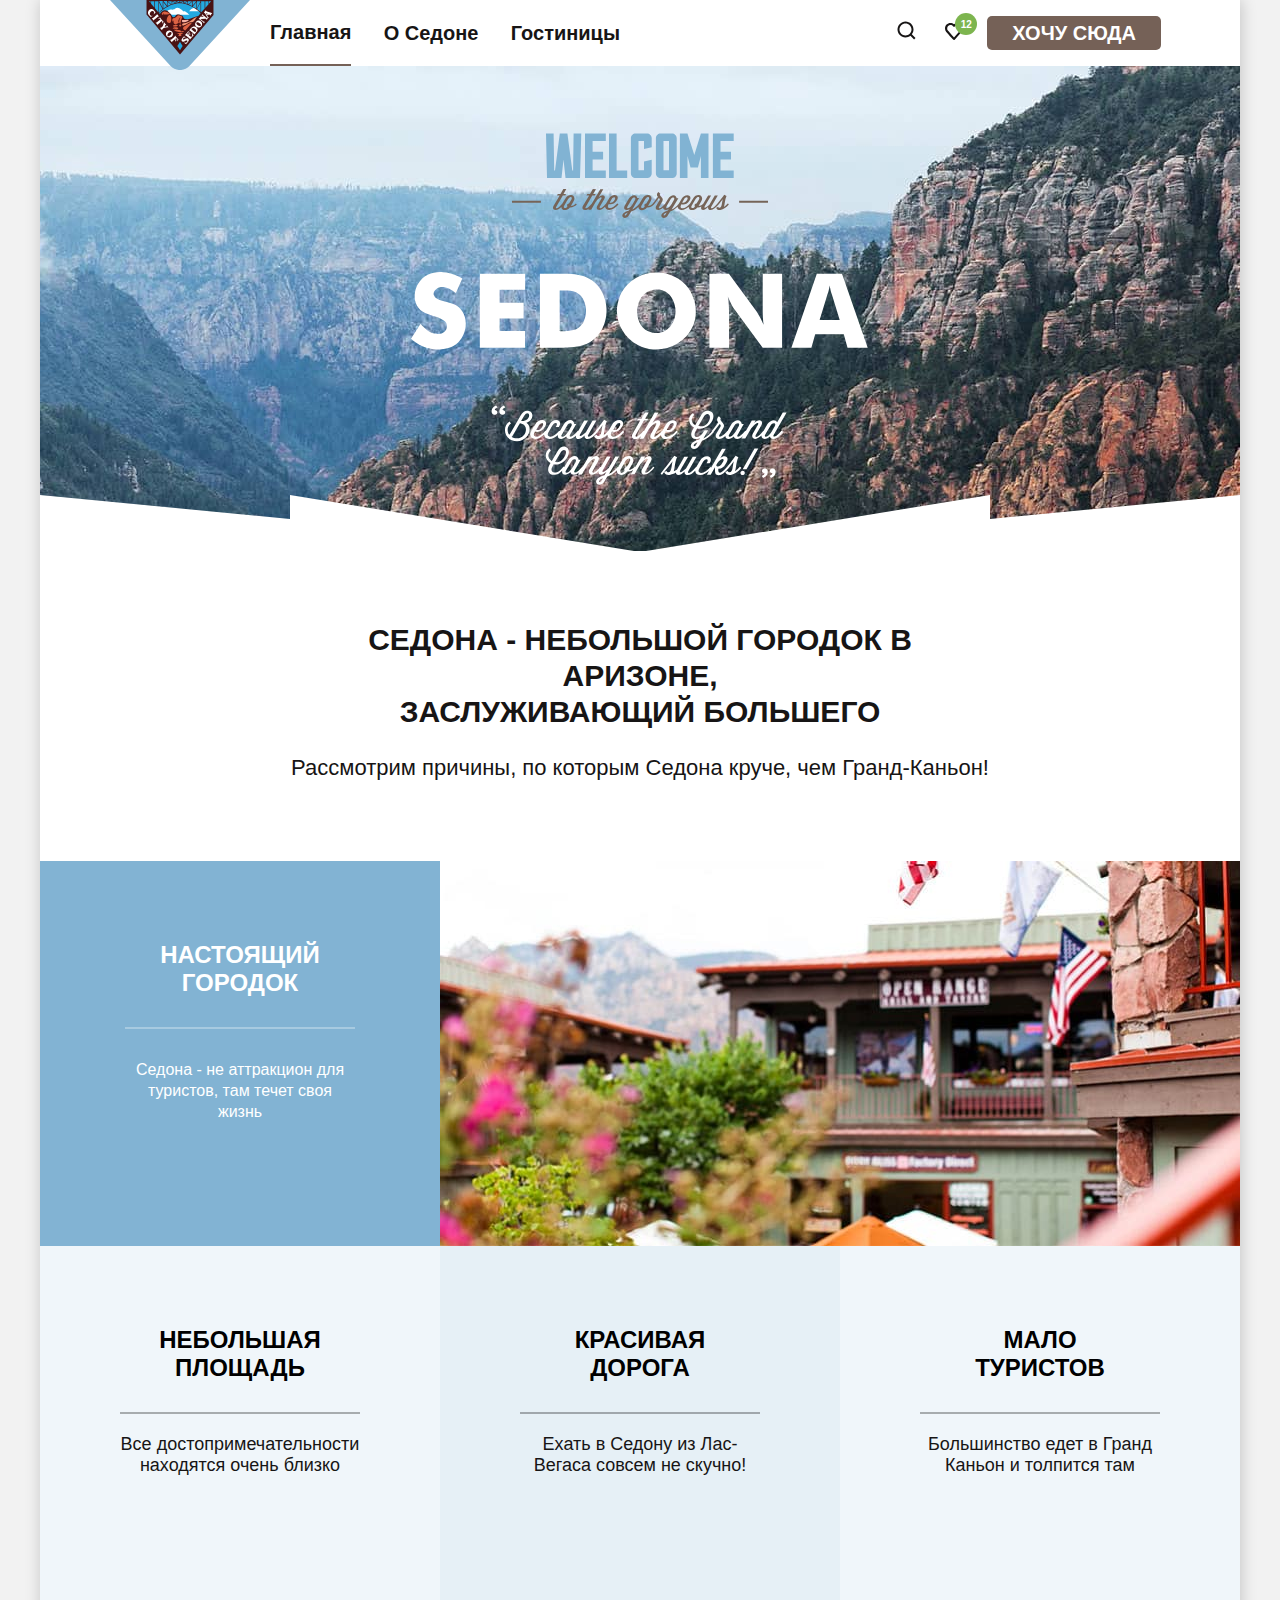
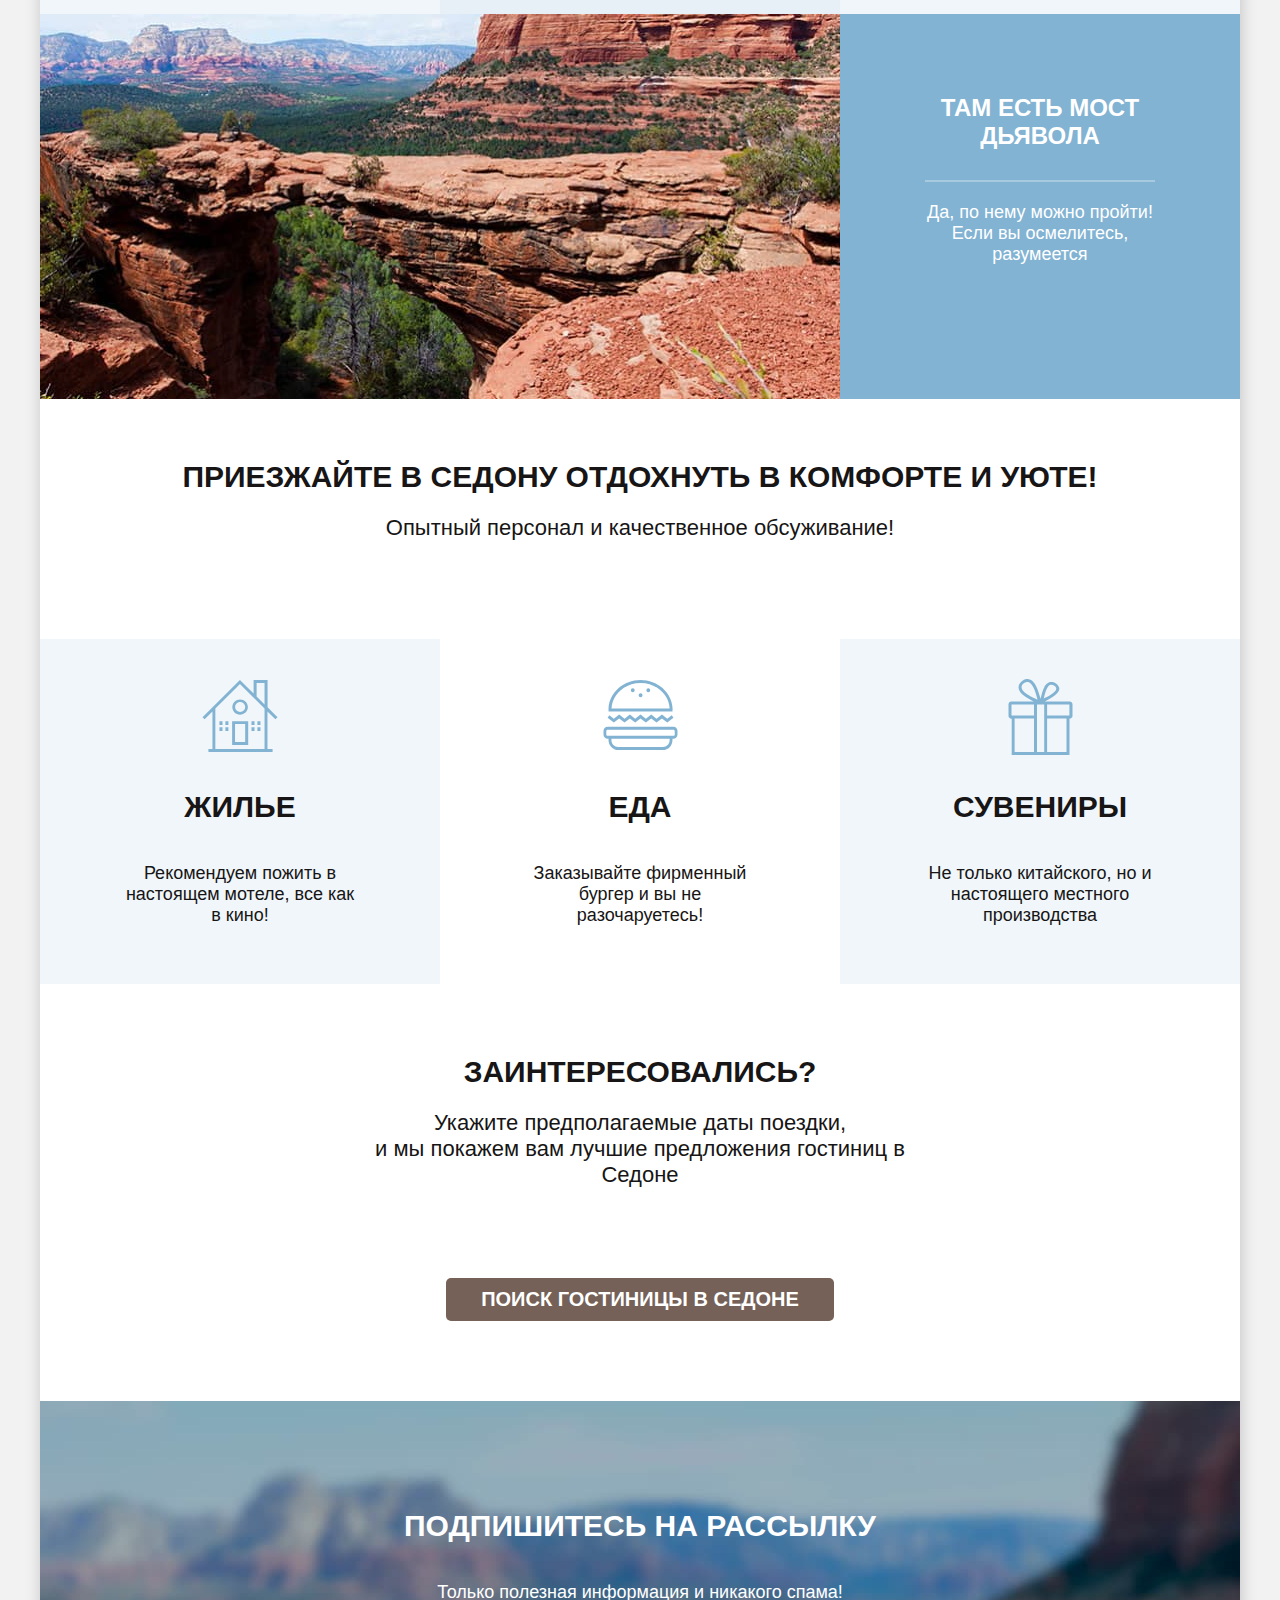
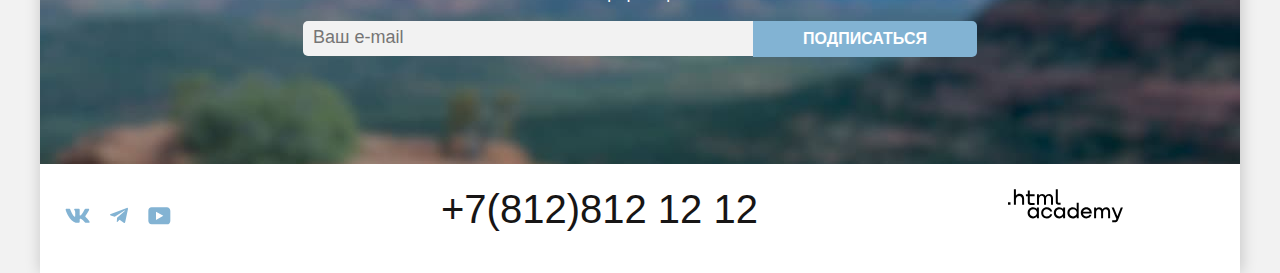
==== commit a6e2b16c: "Исправляет главную" ====
--- a/index.html
+++ b/index.html
@@ -4,7 +4,7 @@
     <meta charset="utf-8">
     <title>HTML Academy: Седона</title>
     <link rel="stylesheet" href="css/styles.css">
-    <link rel="icon" href="images/favicon.ico" sizes="32x32">
+    <link rel="icon" href="favicon.ico" sizes="32x32">
   </head>
   <body>
     <div class="wrapper">
@@ -25,7 +25,7 @@
            <span class="visually-hidden">Поиск</span> </a>
            </li>
          <li class="item-communication decor-link"><a class="icon-link" href="#">
-           <span class="icon-activ"><svg xmlns="http://www.w3.org/2000/svg" width="20" height="20" fill="currentColor"><path d="M9.9 19c-.3 0-.6-.1-.8-.4-5.4-6.1-6.7-7.5-7-7.9C1.4 9.8 1 8.6 1 7.4 1 4.4 3.4 2 6.5 2 7.8 2 9 2.5 10 3.3c1-.8 2.3-1.3 3.5-1.3 3 0 5.5 2.4 5.5 5.4 0 1.3-.5 2.5-1.3 3.4l-7 7.9c-.2.2-.4.3-.8.3Zm-6-9.5c.3.4 3.5 4 6.1 6.9l6.2-7c.5-.5.7-1.2.7-2 0-1.8-1.5-3.3-3.3-3.3-1 0-2 .5-2.7 1.3-.3.3-.6.4-.9.4-.3 0-.6-.2-.8-.4-.7-.8-1.7-1.3-2.7-1.3-1.8 0-3.3 1.5-3.3 3.3-.1.9.3 1.6.7 2.1-.1 0-.1 0 0 0Z"/></svg><span>
+           <span class="icon-activ"><svg xmlns="http://www.w3.org/2000/svg" width="20" height="20" fill="currentColor"><path d="M9.9 19c-.3 0-.6-.1-.8-.4-5.4-6.1-6.7-7.5-7-7.9C1.4 9.8 1 8.6 1 7.4 1 4.4 3.4 2 6.5 2 7.8 2 9 2.5 10 3.3c1-.8 2.3-1.3 3.5-1.3 3 0 5.5 2.4 5.5 5.4 0 1.3-.5 2.5-1.3 3.4l-7 7.9c-.2.2-.4.3-.8.3Zm-6-9.5c.3.4 3.5 4 6.1 6.9l6.2-7c.5-.5.7-1.2.7-2 0-1.8-1.5-3.3-3.3-3.3-1 0-2 .5-2.7 1.3-.3.3-.6.4-.9.4-.3 0-.6-.2-.8-.4-.7-.8-1.7-1.3-2.7-1.3-1.8 0-3.3 1.5-3.3 3.3-.1.9.3 1.6.7 2.1-.1 0-.1 0 0 0Z"/></svg></span>
            <span class="index-favorites">12</span>
            <span class="visually-hidden">Избранное</span>
             </a></li>
@@ -45,24 +45,26 @@
       <ul class="list-advantages"> <!--Ранее обсуждали, что <hr> сюда не подходит, картинка тоже будет смотреться странно. Тогда как реализовать?-->
         <li class="item-advantages-grand left">
           <div class="block-advantages">
+
           <h2 class="h2-index">Настоящий городок</h2>
 
-          <p>Седона - не аттракцион для туристов, там течет своя жизнь</p>
+          <p class="white-text">Седона - не аттракцион для туристов, там течет своя жизнь</p>
+
         </div>
           <img src="images/index-photo-1.jpg" width="800" height="385" class="img-advantages" alt="Улицы Седона">
 
         </li>
-        <li class="item-advantages-small pale-element"><h2 class="h2-index">Небольшая площадь</h2>
-
-          <p>Все достопримечательности находятся очень близко</p>
-        </li>
-        <li class="item-advantages-small bright-element"><h2 class="h2-index">Красивая дорога</h2>
-
-          <p>Ехать в Седону из Лас-Вегаса совсем не скучно!</p>
-        </li>
-        <li class="item-advantages-small pale-element"><h2 class="h2-index">Мало туристов</h2>
-
-          <p>Большинство едет в Гранд Каньон и толпится там</p>
+        <li class="item-advantages-new pale-element"><h2 class="h2-index-black">Небольшая площадь</h2>
+
+          <p class="black-text">Все достопримечательности находятся очень близко</p>
+        </li>
+        <li class="item-advantages-new bright-element"><h2 class="h2-index-black">Красивая<br> дорога</h2>
+
+          <p class="black-text">Ехать в Седону из Лас-Вегаса совсем не скучно!</p>
+        </li>
+        <li class="item-advantages-new pale-element"><h2 class="h2-index-black">Мало<br> туристов</h2>
+
+          <p class="black-text">Большинство едет в Гранд Каньон и толпится там</p>
         </li>
         <li class="item-advantages-grand right">
           <img src="images/index-photo-2.jpg" width="800" height="385" class="img-advantages" alt="Скалы">
@@ -82,19 +84,19 @@
       <p class="basic-text">Опытный персонал и качественное обсуживание!</p>
       </div>
       <ul class="location-advantages">
-        <li class="item-advantages-small pale-element">
-          <span class="icon-style"><svg xmlns="http://www.w3.org/2000/svg" width="76" height="72" fill="none"><path fill="#83B3D3" d="M30.119 65h16.064V41.2H30.119V65Zm2.911-20.9h10.14v18H33.03v-18Z"/><path fill="#83B3D3" d="m73.392 39.3 2.108-2.1-9.94-9.9V0H51.604v13.6L37.95 0 .5 37.2l2.108 2.1 7.832-7.8v37.6H6.424V72H70.58v-2.9h-5.12V31.5l7.932 7.8ZM62.548 69.1H13.351V28.5L37.95 4.1l24.598 24.4v40.6Zm0-44.7-7.931-7.9V2.9h7.931v21.5Z"/><path fill="#83B3D3" d="M30.32 27.1c0 4.3 3.513 7.7 7.73 7.7 4.318 0 7.832-3.5 7.832-7.7 0-4.3-3.514-7.7-7.832-7.7-4.217 0-7.73 3.4-7.73 7.7Zm7.83-5c2.711 0 5.02 2.2 5.02 4.9s-2.208 4.9-5.02 4.9c-2.71 0-5.02-2.2-5.02-4.9s2.21-4.9 5.02-4.9ZM20.48 41.2h-3.012v3.9h3.012v-3.9ZM26.404 41.2h-3.012v3.9h3.012v-3.9ZM20.48 47.2h-3.012v3.9h3.012v-3.9ZM26.404 47.2h-3.012v3.9h3.012v-3.9ZM52.508 41.2h-3.012v3.9h3.012v-3.9ZM58.432 41.2H55.42v3.9h3.012v-3.9ZM52.508 47.2h-3.012v3.9h3.012v-3.9ZM58.432 47.2H55.42v3.9h3.012v-3.9Z"/></svg></span>
+        <li class="item-advantages-small pale-element house">
+         <!-- <span class="icon-style"><svg xmlns="http://www.w3.org/2000/svg" width="76" height="72" fill="none"><path fill="#83B3D3" d="M30.119 65h16.064V41.2H30.119V65Zm2.911-20.9h10.14v18H33.03v-18Z"/><path fill="#83B3D3" d="m73.392 39.3 2.108-2.1-9.94-9.9V0H51.604v13.6L37.95 0 .5 37.2l2.108 2.1 7.832-7.8v37.6H6.424V72H70.58v-2.9h-5.12V31.5l7.932 7.8ZM62.548 69.1H13.351V28.5L37.95 4.1l24.598 24.4v40.6Zm0-44.7-7.931-7.9V2.9h7.931v21.5Z"/><path fill="#83B3D3" d="M30.32 27.1c0 4.3 3.513 7.7 7.73 7.7 4.318 0 7.832-3.5 7.832-7.7 0-4.3-3.514-7.7-7.832-7.7-4.217 0-7.73 3.4-7.73 7.7Zm7.83-5c2.711 0 5.02 2.2 5.02 4.9s-2.208 4.9-5.02 4.9c-2.71 0-5.02-2.2-5.02-4.9s2.21-4.9 5.02-4.9ZM20.48 41.2h-3.012v3.9h3.012v-3.9ZM26.404 41.2h-3.012v3.9h3.012v-3.9ZM20.48 47.2h-3.012v3.9h3.012v-3.9ZM26.404 47.2h-3.012v3.9h3.012v-3.9ZM52.508 41.2h-3.012v3.9h3.012v-3.9ZM58.432 41.2H55.42v3.9h3.012v-3.9ZM52.508 47.2h-3.012v3.9h3.012v-3.9ZM58.432 47.2H55.42v3.9h3.012v-3.9Z"/></svg></span>-->
 
           <h3 class="secondary-title">Жилье</h3>
           <p>Рекомендуем пожить в настоящем мотеле, все как в кино!</p>
         </li>
-        <li class="item-advantages-small">
-          <span class="icon-style"><svg xmlns="http://www.w3.org/2000/svg" width="75" height="70" fill="none"><path fill="#83B3D3" d="M70.576 46.7H4.61C2.305 46.7.5 48.6.5 51v3.5c0 2.4 1.905 4.3 4.11 4.3h.903v1.1c0 5.5 4.31 10.1 9.624 10.1h44.712c5.313 0 9.624-4.5 9.624-10.1v-1.1h.902c2.306 0 4.11-1.9 4.11-4.3V51c.201-2.3-1.704-4.3-3.91-4.3Zm-3.91 13.2c0 3.9-3.008 7-6.717 7H15.137c-3.71 0-6.717-3.2-6.717-7v-1.1h58.246v1.1Zm5.113-5.4c0 .7-.602 1.3-1.203 1.3H4.51c-.702 0-1.203-.6-1.203-1.3V51c0-.7.602-1.3 1.203-1.3h65.965c.702 0 1.203.6 1.203 1.3.1 0 .1 3.5.1 3.5ZM16.14 38.4l5.413 4.1 5.313-4.1 5.313 4.1 5.314-4.1 5.413 4.1 5.314-4.1 5.313 4.1 5.413-4.1 5.314 4.1 6.215-4.7-1.704-2.5-4.511 3.4-5.314-4.1-5.413 4.1-5.313-4.1-5.314 4.1-5.413-4.1-5.314 4.1-5.313-4.1-5.313 4.1-5.414-4.1-5.313 4.1-4.511-3.4-1.705 2.5 6.216 4.7 5.313-4.1ZM8.52 31.5h60.953c0-.6.1-1.2.1-1.9v-1.2C68.871 12.7 54.836 0 37.593 0 20.249 0 6.214 12.7 5.513 28.5v1.2c0 .6-.005 1.2.095 1.8H8.52ZM37.593 3c15.64 0 28.471 11.3 29.073 25.5H8.52C9.122 14.4 21.954 3 37.593 3Z"/><path fill="#83B3D3" d="M37.593 17.3c1.052 0 1.905-.895 1.905-2s-.853-2-1.905-2-1.905.895-1.905 2 .853 2 1.905 2ZM29.773 12.2c1.052 0 1.905-.895 1.905-2s-.853-2-1.905-2-1.904.895-1.904 2 .852 2 1.904 2ZM45.312 12.2c1.052 0 1.905-.895 1.905-2s-.853-2-1.905-2-1.904.895-1.904 2 .852 2 1.904 2Z"/></svg></span>
+        <li class="item-advantages-small food">
+         <!-- <span class="icon-style"><svg xmlns="http://www.w3.org/2000/svg" width="75" height="70" fill="none"><path fill="#83B3D3" d="M70.576 46.7H4.61C2.305 46.7.5 48.6.5 51v3.5c0 2.4 1.905 4.3 4.11 4.3h.903v1.1c0 5.5 4.31 10.1 9.624 10.1h44.712c5.313 0 9.624-4.5 9.624-10.1v-1.1h.902c2.306 0 4.11-1.9 4.11-4.3V51c.201-2.3-1.704-4.3-3.91-4.3Zm-3.91 13.2c0 3.9-3.008 7-6.717 7H15.137c-3.71 0-6.717-3.2-6.717-7v-1.1h58.246v1.1Zm5.113-5.4c0 .7-.602 1.3-1.203 1.3H4.51c-.702 0-1.203-.6-1.203-1.3V51c0-.7.602-1.3 1.203-1.3h65.965c.702 0 1.203.6 1.203 1.3.1 0 .1 3.5.1 3.5ZM16.14 38.4l5.413 4.1 5.313-4.1 5.313 4.1 5.314-4.1 5.413 4.1 5.314-4.1 5.313 4.1 5.413-4.1 5.314 4.1 6.215-4.7-1.704-2.5-4.511 3.4-5.314-4.1-5.413 4.1-5.313-4.1-5.314 4.1-5.413-4.1-5.314 4.1-5.313-4.1-5.313 4.1-5.414-4.1-5.313 4.1-4.511-3.4-1.705 2.5 6.216 4.7 5.313-4.1ZM8.52 31.5h60.953c0-.6.1-1.2.1-1.9v-1.2C68.871 12.7 54.836 0 37.593 0 20.249 0 6.214 12.7 5.513 28.5v1.2c0 .6-.005 1.2.095 1.8H8.52ZM37.593 3c15.64 0 28.471 11.3 29.073 25.5H8.52C9.122 14.4 21.954 3 37.593 3Z"/><path fill="#83B3D3" d="M37.593 17.3c1.052 0 1.905-.895 1.905-2s-.853-2-1.905-2-1.905.895-1.905 2 .853 2 1.905 2ZM29.773 12.2c1.052 0 1.905-.895 1.905-2s-.853-2-1.905-2-1.904.895-1.904 2 .852 2 1.904 2ZM45.312 12.2c1.052 0 1.905-.895 1.905-2s-.853-2-1.905-2-1.904.895-1.904 2 .852 2 1.904 2Z"/></svg></span>-->
           <h3 class="secondary-title">Еда</h3>
           <p>Заказывайте фирменный бургер и вы не разочаруетесь!</p>
         </li>
-        <li class="item-advantages-small pale-element">
-          <span class="icon-style"><svg xmlns="http://www.w3.org/2000/svg" width="65" height="76" fill="none"><path fill="#83B3D3" d="M61.6 22.462H36.8c13.8-6.904 14.9-11.307 14.4-13.71-1.2-4.002-5.7-7.004-10-5.403-5.6 2.102-7.1 10.407-8.6 16.412-2-6.105-3.8-13.81-8.2-17.713-1.3-1.1-3.1-2.301-5.8-2.001-4 .4-9.8 5.404-7.5 11.008 2.3 5.403 9.7 8.806 14.6 11.508H3.4c-1.6 0-2.9 1.3-2.9 2.902v11.308c0 1.6 1.3 2.901 2.9 2.901h.3V76h57.8V39.574h.1c1.6 0 2.9-1.3 2.9-2.902V25.365c0-1.602-1.3-2.902-2.9-2.902ZM42.9 5.851c2.1-.3 5 1.3 5.3 3.202.4 2.802-3.4 5.304-5.1 6.405-2.5 1.7-4.9 2.601-7.3 4.102.9-3.702 2.5-13.009 7.1-13.71ZM20 15.858c-2.2-1.501-6.5-4.403-6.4-7.806.1-3.602 5.7-6.604 8.8-3.902 3.9 3.402 5.7 11.107 7.1 16.611-3.2-1.5-6.3-2.802-9.5-4.903Zm6 57.14H6.6V39.574H26v33.424Zm0-36.526H3.5V25.465H26v11.007Zm10.2 0v36.526H29V25.565h7.2v10.907Zm22.3 36.526H39.1V39.574h19.4v33.424Zm2.9-36.526H39.1V25.465h22.3v11.007Z"/></svg></span>
+        <li class="item-advantages-small pale-element box">
+          <!--<span class="icon-style"><svg xmlns="http://www.w3.org/2000/svg" width="65" height="76" fill="none"><path fill="#83B3D3" d="M61.6 22.462H36.8c13.8-6.904 14.9-11.307 14.4-13.71-1.2-4.002-5.7-7.004-10-5.403-5.6 2.102-7.1 10.407-8.6 16.412-2-6.105-3.8-13.81-8.2-17.713-1.3-1.1-3.1-2.301-5.8-2.001-4 .4-9.8 5.404-7.5 11.008 2.3 5.403 9.7 8.806 14.6 11.508H3.4c-1.6 0-2.9 1.3-2.9 2.902v11.308c0 1.6 1.3 2.901 2.9 2.901h.3V76h57.8V39.574h.1c1.6 0 2.9-1.3 2.9-2.902V25.365c0-1.602-1.3-2.902-2.9-2.902ZM42.9 5.851c2.1-.3 5 1.3 5.3 3.202.4 2.802-3.4 5.304-5.1 6.405-2.5 1.7-4.9 2.601-7.3 4.102.9-3.702 2.5-13.009 7.1-13.71ZM20 15.858c-2.2-1.501-6.5-4.403-6.4-7.806.1-3.602 5.7-6.604 8.8-3.902 3.9 3.402 5.7 11.107 7.1 16.611-3.2-1.5-6.3-2.802-9.5-4.903Zm6 57.14H6.6V39.574H26v33.424Zm0-36.526H3.5V25.465H26v11.007Zm10.2 0v36.526H29V25.565h7.2v10.907Zm22.3 36.526H39.1V39.574h19.4v33.424Zm2.9-36.526H39.1V25.465h22.3v11.007Z"/></svg></span>-->
           <h3 class="secondary-title">Сувениры</h3>
           <p>Не только китайского, но и настоящего местного производства</p>
         </li>
@@ -104,7 +106,7 @@
     <section class="main-feedback">
       <h2 class="secondary-title">Заинтересовались?</h2>
       <p class="basic-text">Укажите предполагаемые даты поездки,<br> и мы покажем вам лучшие предложения гостиниц в Седоне</p> <!--тег <br> - опционален, его актуальность решается в процессе стилизации-->
-      <button class="button-feedback" type="button">Поиск гостиницы в Седоне</button>
+      <button class="button-feedback" id="open-modal-btn" type="button">Поиск гостиницы в Седоне</button>
     </section>
     <section class="main-newsletter">
         <div class="welcome-img">
@@ -159,7 +161,7 @@
   </footer>
 </div>
 
-<div class="modal-container visually-hidden">
+<div class="modal-container" id="modal-search">
   <div class="modal modal-auth">
     <button class="modal-close-button">
       <span class="visually-hidden">Закрыть</span>
@@ -168,35 +170,56 @@
       <h2 class="secondary-title">Поиск гостиницы в Седоне</h2>
 
       <form class="auth-form" action="https://echo.htmlacademy.ru/" method="post">
-        <p class="field-group">
+
+
           <label class="check-in field-form-text" for="auth-check-in">Дата заезда</label>
-          <input class="auth-form-field field" type="date" id="auth-check-in" name="auth-check-in" placeholder="17.07.2024">
-        </p>
-        <p class="field-group">
+
+        <div class="second-block">
+          <input class="auth-form-field" type="text" id="auth-check-in" name="auth-check-in" placeholder="22 июля 2024">
+        <p class="past">Мы не можем отправить вас в прошлое </p> <!--Класс появляется при выборе неправильной даты-->
+      </div>
+
           <label class="check-out field-form-text" for="auth-check-out">Дата выезда</label>
-          <input class="auth-form-field field" type="date" id="auth-check-out" name="auth-check-out" placeholder="17.07.2025">
-        </p>
-
-
-       <div class="field-group">
+
+        <div class="second-block">
+          <input class="auth-form-field" type="text" id="auth-check-out" name="auth-check-out" placeholder="22 июля 2025">
+          <p class="info-free-hotel">Свободные номера есть. Пока есть</p>
+        </div>
+
+
         <label class="adult field-form-text" for="adult-person">Взрослые</label>
-             <input type="number" class="placeholder-item left-element"  name="adult-person" placeholder="2">
-
+
+        <div class="second-block-details">
+            <div class="button-group-count">
+             <span class="placeholder-number reduction">-</span>
+             <input type="number" class="placeholder-number count-person" id="adult-person" name="adult-person" placeholder="2">
+             <span class="placeholder-number increase">+</span>
+             </div>
+             <div class="content-group-children">
              <label class="children field-form-text" for="children">Дети</label>
-             <input type="number" class="placeholder-item right-element" name="children" placeholder="1">
-
-
-
-       </div>
-
-        <button class="button auth-form-button" type="submit">Найти</button>
-
+             <span class="info-children">
+               <svg width="20" height="20" viewBox="0 0 20 20" fill="currentColor" xmlns="http://www.w3.org/2000/svg">
+              <path fill-rule="evenodd" clip-rule="evenodd" d="M9 4H11V6H9V4ZM11 16H9V7H11V16Z" fill="white"/>
+            </svg>
+            <span class="tooltip-text">Укажите количество детей, которые будут с вами, возраст которых от 6 до 18 лет. Дети до 6 лет размещаются бесплатно. </span>
+               </span>
+               </div>
+
+             <div class="button-group-count">
+             <span class="placeholder-number reduction">-</span>
+             <input type="number" class="placeholder-number count-person" id="children" name="children" placeholder="1">
+             <span class="placeholder-number increase">+</span>
+            </div>
+            </div>
+
+
+       <button class="button-search auth-form-button" type="submit">Найти</button>
       </form>
     </section>
 
   </div>
 
 </div>
-
+<script src="js/main.js"></script>
   </body>
 </html>
--- a/css/styles.css
+++ b/css/styles.css
@@ -90,7 +90,9 @@
     align-items: center;
     text-transform: uppercase;
     margin-top: 0;
-    margin-bottom: 60px;
+    padding-bottom: 30px;
+    border-bottom: 2px solid rgba(255, 255, 255, 0.3);
+
 }
 .list-navigation{
     display: flex;
@@ -170,6 +172,8 @@
     font-size: 22px;
     line-height: 26px;
     font-weight: 400;
+    margin: 0;
+    padding: 0 0 80px 0;
 
 }
 /*Разметка преимуществ*/
@@ -186,9 +190,9 @@
 }
 .item-advantages-small{
     width: 240px;
-    padding: 80px;
+    padding: 150px 80px 40px 80px;
     list-style-type: none;
-    min-height: 230px;
+
 
 }
 .item-advantages-grand {
@@ -218,7 +222,7 @@
 /*Разметка преимуществ*/
 
 .main-invitation{
-    margin: 60px;
+    margin: 60px 0 0 0;
 }
 
 
@@ -230,7 +234,8 @@
     text-transform: uppercase;
     font-weight: 700;
     margin: 0;
-    padding: 0;
+    padding-bottom: 20px;
+
 }
 .main-feedback{
     width: 592px;
@@ -717,29 +722,11 @@
     vertical-align: middle;
 
 }
-.newsletter-name{
-    width: 100%;
-    background-color: #F2F2F2;
-}
-
-.newsletter-name::placeholder{
-font-size: 18px;
-background-color: #F2F2F2;
-border-radius: 4px, 0 0 4px;
-padding: 12px, 20px, 12px, 20px;
-display: block;
-margin: 0;
-border: none;
-
-}
-
-.newsletter-visual{
-    width: 452px;
-    border-radius: 5px 0 0 5px ;
-    height: auto;
-    border: none;
-
-}
+
+
+
+
+
 
 .icon-style{
     display: block;
@@ -929,7 +916,14 @@
         display: flex;
         width: 100%;
         height: 100%;
-        background-color: rgba(0, 0, 0, 0.3);
+        background-color: rgba(255, 255, 255, 0.3);
+        visibility: hidden;
+        opacity:0;
+      }
+
+      .modal-container.open{
+        visibility: visible;
+        opacity:1;
       }
 
       .modal {
@@ -938,6 +932,8 @@
         padding: 40px;
         background-color: #ffffff;
         width: 717px;
+        border-radius: 25px;
+        box-shadow: 1px 10px 15px 10px rgba(0, 0, 0, 0.3);
       }
 
       .modal-close-button {
@@ -973,13 +969,355 @@
     font-size: 20px;
     line-height: 24px;
     font-weight: 700;
-
-
-    }
-
-    .field-group{
+    text-align: left;
+
+
+    }
+
+   /* .field-group{
         text-align: left;
-    }
+        margin: 35px 0;
+    }*/
+
+
+    .auth-form-field {
+       min-width: 95%;
+        background-color: #F2F2F2;
+        margin: 1px;
+        padding: 15px;
+        font-family: inherit;
+        text-align: left;
+        border: none;
+        border-radius: 5px;
+    }
+
+
+    .auth-form-field:hover,
+.auth-form-field:focus {
+
+    background-color: #E6E6E6
+}
+
+.auth-form-field:focus {
+    outline: 2px solid #68A2CA;
+    }
+
+    /*disabled*/
+.auth-form-field:disabled,
+.auth-form-field:disabled:hover{
+    background-color: #756157;
+}
+.auth-form-field:invalid{
+    background-color: #fd060642;
+}
+.auth-form-field:focus:invalid{
+    background-color: #fd060642;
+}
+.auth-form-field::placeholder{
+    color: #000000;
+    font-family: "PT Sans", sans-serif;
+    font-size: 18px;
+    line-height: 24px;
+    text-align: left;
+    font-weight: 700;
+}
+
+
+.count-person:focus {
+    outline: 2px solid #68A2CA;
+    }
+    .count-person:hover,
+    .count-person:focus {
+
+    background-color: #E6E6E6
+}
+.count-person:invalid{
+    background-color: #fd060642;
+}
+.count-person{
+    z-index:1;
+}
+
+.past {
+    color:#FF5757;
+    font-family: "PT Sans", sans-serif;
+    font-size: 16px;
+    line-height: 21px;
+    margin: 0;
+    padding: 0;
+
+}
+.info-free-hotel{
+    color:#333333;
+    font-family: "PT Sans", sans-serif;
+    font-size: 16px;
+    line-height: 21px;
+    margin: 0;
+    padding: 0;
+}
+
+
+
+
+
+.auth-form{
+    display: grid;
+    grid-template-columns: 1fr 3fr;
+    grid-template-rows: 80px 80px 80px 60px;
+    gap: 10px;
+    margin: 40px 30px 10px 30px;
+}
+
+.second-block{
+    text-align: left;
+
+}
+
+.button-search{
+    background: #82B3D3;
+    padding: 20px 60px 20px 60px;
+    border-radius: 5px;
+    text-transform: uppercase;
+    font-family: "PT Sans", sans-serif;
+    line-height: 24px;
+    font-size: 20px;
+    font-weight: 700;
+    border: 0;
+    color: #ffffff;
+    position: relative;
+}
+
+
+.button-search:hover{
+    background-color: #68A2CA;
+}
+.button-search:focus{
+    background-color: #68A2CA;
+}
+.button-search:active{
+   color:
+   rgba(255, 255, 255, 0.3);
+}
+
+.placeholder-date{
+    width: 40px;
+    background-color: #F2F2F2;
+    margin: 1px;
+    padding: 8px;
+    font-family: inherit;
+}
+
+.placeholder-number{
+    width: 24px;
+    background-color: #F2F2F2;
+    font-family: "PT Sans", sans-serif;
+    font-size: 18px;
+    line-height: 20px;
+    font-weight: 700;
+    border: none;
+    text-align: center;
+    padding: 14px 8px;
+}
+
+
+
+.placeholder-number::-webkit-outer-spin-button,
+.placeholder-number::-webkit-inner-spin-button {
+  appearance: none;
+  margin: 0;
+}
+
+.auth-form-button{
+    width: 100%;
+    grid-column: span 2;
+    }
+
+    .second-block-details{
+        display: flex;
+        flex-wrap:wrap;
+        gap: 55px;
+        align-items:baseline;
+    }
+.button-group-count{
+    display: flex;
+    }
+
+    .reduction{
+        border-radius: 5px 0 0 5px;
+    }
+    .increase{
+        border-radius: 0 5px 5px 0;
+    }
+.info-children{
+    border-radius: 50%;
+    width: 25px;
+    height: 25px;
+    text-align: center;
+    background-color: #68A2CA;
+
+}
+
+.info-children:hover,
+.info-children:focus {
+
+background-color: #83B3D3
+}
+
+
+.content-group-children{
+    display: flex;
+    gap:10px;
+    flex-grow: 1;
+    justify-content: right;
+}
+.tooltip-text {
+    visibility: hidden;
+  /* Настраиваем стили согласно своим предпочтениям */
+  background-color: #333333;
+  color: #FFFFFF;
+ font-family: "PT Sans", sans-serif;
+ font-size: 16px;
+ line-height: 20px;
+ font-weight: 400;
+ z-index: 2;
+ width: 200px;
+ position: absolute;
+ bottom: 18px;
+ right:122px;
+ padding:15px;
+ border-radius: 5px;
+
+}
+
+.white-text{
+    font-family: "PT Sans", sans-serif;
+    font-size: 16px;
+    line-height: 21px;
+    font-weight: 400;
+    text-align: center;
+    margin: 0;
+    padding: 10px 0 10px 0;
+}
+
+.h2-index-black{
+    font-family: "PT Sans", sans-serif;
+    line-height: 28px;
+    font-size: 24px;
+    font-weight: 700;
+    color: #000000;
+    align-items: center;
+    text-transform: uppercase;
+    margin-top: 0;
+    padding-bottom: 30px;
+    border-bottom: 2px solid rgba(0, 0, 0, 0.3);
+}
+
+
+.food{
+    background-image: url("../images/food.svg");
+    background-repeat: no-repeat;
+    background-position: 50% 15%;;
+}
+
+.house{
+    background-image: url("../images/house.svg");
+    background-repeat: no-repeat;
+    background-position: 50% 15%;
+}
+
+
+.box{
+    background-image: url("../images/box.svg");
+    background-repeat: no-repeat;
+    background-position: 50% 15%;
+
+}
+
+
+.item-advantages-new{
+    width: 240px;
+    padding: 80px 80px 120px 80px;
+    list-style-type: none;
+
+
+}
+
+
+
+.button-feedback:hover{
+    background-color: #615048;
+}
+.button-feedback:focus{
+    background-color: #615048;
+}
+.button-feedback:active{
+    background-color: #756157;
+    color: rgba(255, 255, 255, 0.3)
+}
+
+
+
+
+.newsletter-name::placeholder{
+font-size: 18px;
+background-color: #F2F2F2;
+border-radius: 4px, 0 0 4px;
+padding: 12px, 20px, 12px, 20px;
+display: block;
+margin: 0;
+border: none;
+
+}
+
+.newsletter-name{
+    width: 100%;
+    background-color: #F2F2F2;
+    padding: 10px;
+    border:none;
+    border-radius: 5px;
+}
+
+
+.newsletter-visual{
+    width: 450px;
+    border-radius: 5px;
+    border: none;
+
+}
+
+.newsletter-visual:hover,
+.newsletter-visual:focus {
+    outline: 2px solid #68A2CA;
+}
+.newsletter-visual:focus {
+    outline: 1px solid #68A2CA;
+    }
+
+    /*disabled*/
+.newsletter-visual:disabled,
+.newsletter-visual:disabled:hover{
+    background-color: #756157;
+}
+.newsletter-visual:invalid{
+    background-color: #fd060642;
+}
+.newsletter-visual:focus:invalid{
+    background-color: #fd060642;
+}
+.newsletter-visual::placeholder{
+    color: #b5b5b5;
+    font-family: "PT Sans", sans-serif;
+    font-size: 18px;
+    line-height: 24px;
+    text-align: right;
+}
+
+
+/*
+.info-children:hover .tooltip-text {
+  visibility: visible;  Вот такое чудо!
+}*/
+
 /*
 +label::before
 
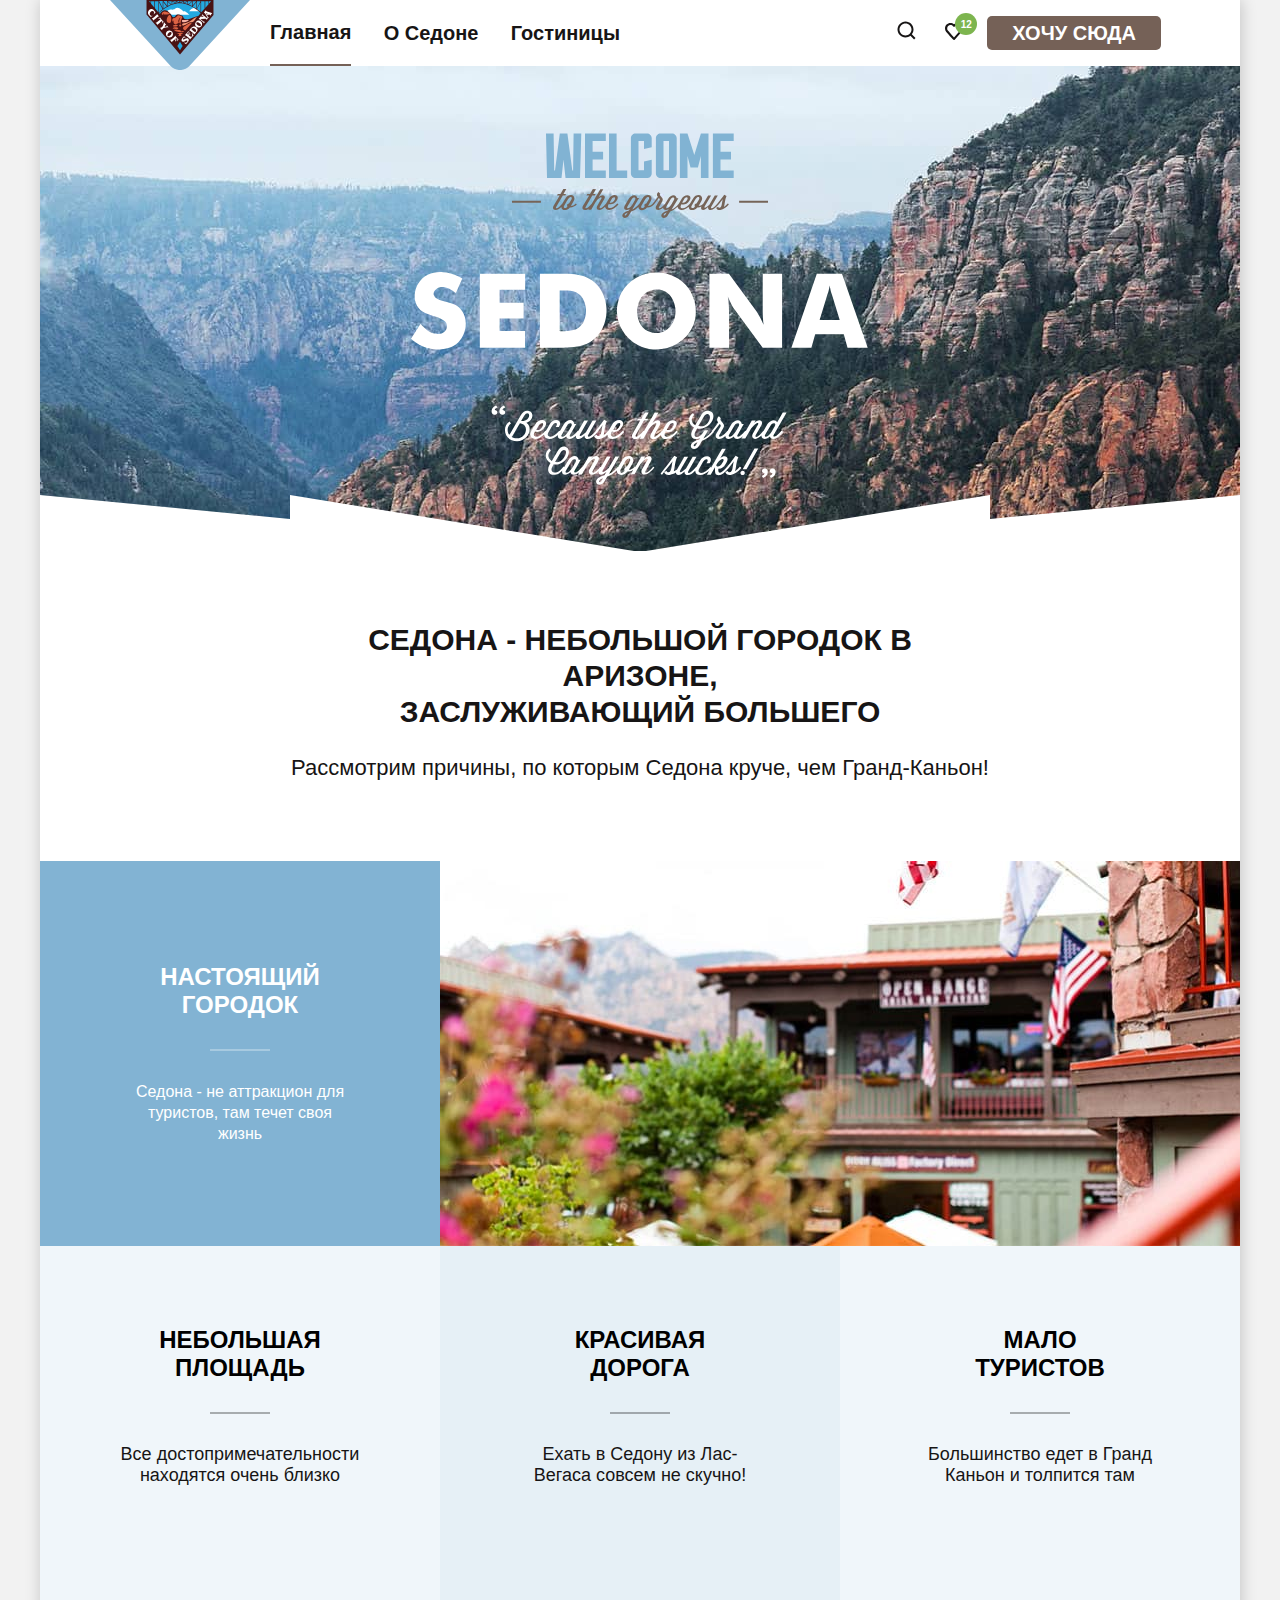
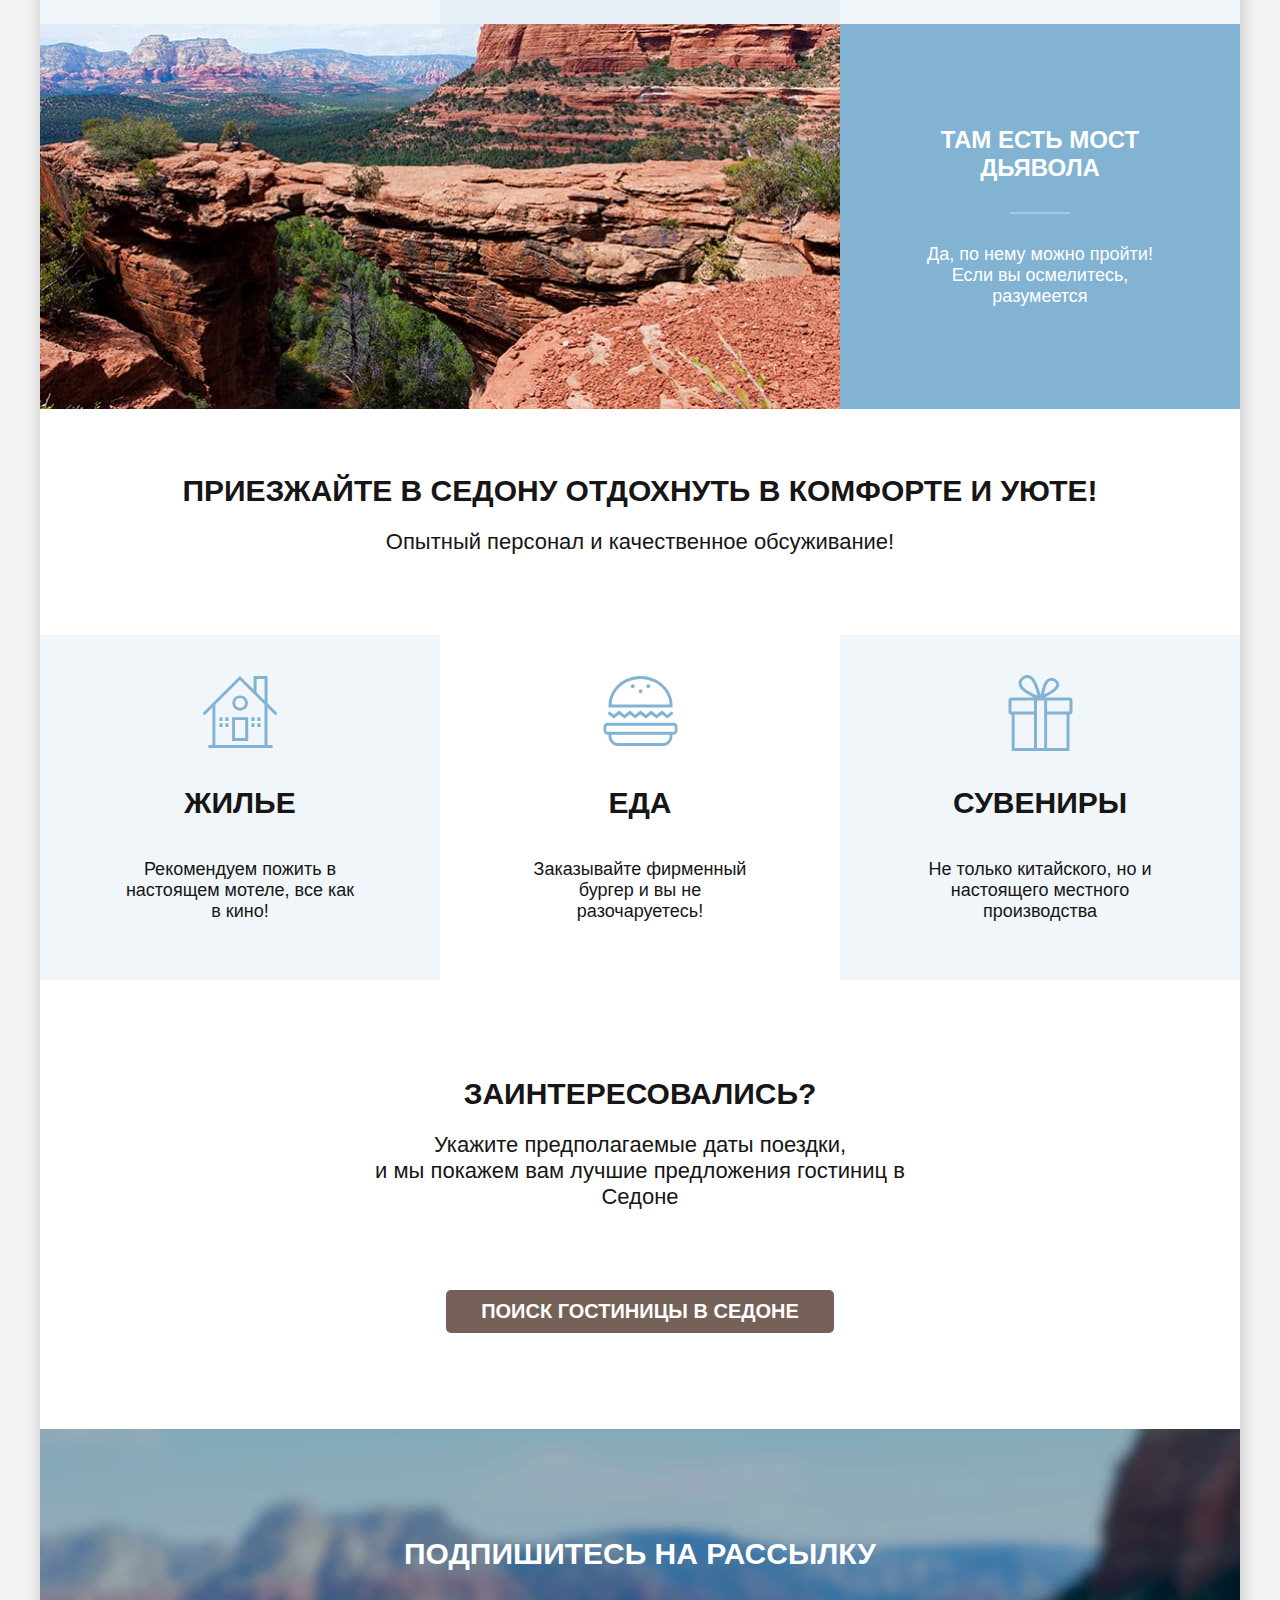
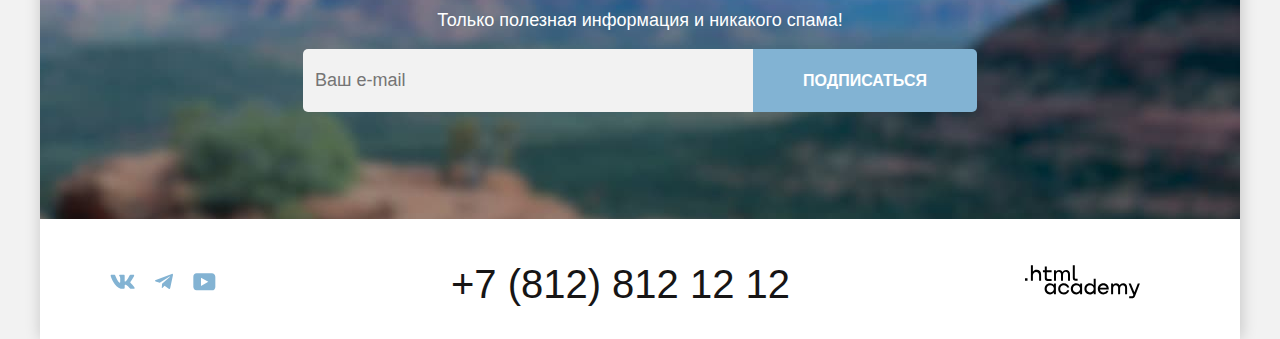
==== commit b0a9e004: "Add files via upload" ====
--- a/index.html
+++ b/index.html
@@ -48,7 +48,7 @@
 
           <h2 class="h2-index">Настоящий городок</h2>
 
-          <p class="white-text">Седона - не аттракцион для туристов, там течет своя жизнь</p>
+          <p class="white-text">Седона - не аттракцион для туристов, там течет своя <br>жизнь</p>
 
         </div>
           <img src="images/index-photo-1.jpg" width="800" height="385" class="img-advantages" alt="Улицы Седона">
@@ -79,10 +79,10 @@
 
     </section>
     <section class="main-characteristics">
-      <div class="main-invitation">
+      <!--<div class="main-invitation">-->
      <h2 class="secondary-title">Приезжайте в Седону отдохнуть в комфорте и уюте!</h2>
       <p class="basic-text">Опытный персонал и качественное обсуживание!</p>
-      </div>
+      <!--</div>-->
       <ul class="location-advantages">
         <li class="item-advantages-small pale-element house">
          <!-- <span class="icon-style"><svg xmlns="http://www.w3.org/2000/svg" width="76" height="72" fill="none"><path fill="#83B3D3" d="M30.119 65h16.064V41.2H30.119V65Zm2.911-20.9h10.14v18H33.03v-18Z"/><path fill="#83B3D3" d="m73.392 39.3 2.108-2.1-9.94-9.9V0H51.604v13.6L37.95 0 .5 37.2l2.108 2.1 7.832-7.8v37.6H6.424V72H70.58v-2.9h-5.12V31.5l7.932 7.8ZM62.548 69.1H13.351V28.5L37.95 4.1l24.598 24.4v40.6Zm0-44.7-7.931-7.9V2.9h7.931v21.5Z"/><path fill="#83B3D3" d="M30.32 27.1c0 4.3 3.513 7.7 7.73 7.7 4.318 0 7.832-3.5 7.832-7.7 0-4.3-3.514-7.7-7.832-7.7-4.217 0-7.73 3.4-7.73 7.7Zm7.83-5c2.711 0 5.02 2.2 5.02 4.9s-2.208 4.9-5.02 4.9c-2.71 0-5.02-2.2-5.02-4.9s2.21-4.9 5.02-4.9ZM20.48 41.2h-3.012v3.9h3.012v-3.9ZM26.404 41.2h-3.012v3.9h3.012v-3.9ZM20.48 47.2h-3.012v3.9h3.012v-3.9ZM26.404 47.2h-3.012v3.9h3.012v-3.9ZM52.508 41.2h-3.012v3.9h3.012v-3.9ZM58.432 41.2H55.42v3.9h3.012v-3.9ZM52.508 47.2h-3.012v3.9h3.012v-3.9ZM58.432 47.2H55.42v3.9h3.012v-3.9Z"/></svg></span>-->
@@ -122,42 +122,42 @@
   </main>
 
   <footer class="page-footer">
-    <div class="footer-container">
+   <!-- <div class="footer-container">-->
     <ul class="social-contact">
       <li class="social-contact-item">
-        <a href="https://vk.com/htmlacademy">
-          <span class="icon-sosial-slyle"><svg width="25" height="15" viewBox="0 0 25 15" fill="currentColor" xmlns="http://www.w3.org/2000/svg">
+        <a class="icon-sosial-slyle" href="https://vk.com/htmlacademy">
+          <svg width="25" height="15" viewBox="0 0 25 15" fill="currentColor" xmlns="http://www.w3.org/2000/svg">
             <path fill-rule="evenodd" clip-rule="evenodd" d="M24.1164 1.80445C24.2824 1.25845 24.1164 0.856445 23.3214 0.856445H20.6964C20.0284 0.856445 19.7204 1.20345 19.5534 1.58645C19.5534 1.58645 18.2184 4.78245 16.3274 6.85845C15.7154 7.46045 15.4374 7.65145 15.1034 7.65145C14.9364 7.65145 14.6854 7.46045 14.6854 6.91345V1.80445C14.6854 1.14845 14.5014 0.856445 13.9454 0.856445H9.81738C9.40038 0.856445 9.14938 1.16045 9.14938 1.44945C9.14938 2.07045 10.0954 2.21445 10.1924 3.96245V7.76045C10.1924 8.59345 10.0394 8.74444 9.70538 8.74444C8.81538 8.74444 6.65038 5.53345 5.36538 1.85945C5.11638 1.14445 4.86438 0.856445 4.19338 0.856445H1.56638C0.816382 0.856445 0.666382 1.20345 0.666382 1.58645C0.666382 2.26845 1.55638 5.65645 4.81138 10.1374C6.98138 13.1974 10.0364 14.8564 12.8194 14.8564C14.4884 14.8564 14.6944 14.4884 14.6944 13.8534V11.5404C14.6944 10.8034 14.8524 10.6564 15.3814 10.6564C15.7714 10.6564 16.4384 10.8484 17.9964 12.3234C19.7764 14.0724 20.0694 14.8564 21.0714 14.8564H23.6964C24.4464 14.8564 24.8224 14.4884 24.6064 13.7604C24.3684 13.0364 23.5184 11.9854 22.3914 10.7384C21.7794 10.0284 20.8614 9.26345 20.5824 8.88045C20.1934 8.38945 20.3044 8.17044 20.5824 7.73345C20.5824 7.73345 23.7824 3.30745 24.1154 1.80445H24.1164Z"/>
-            </svg></span>
+            </svg>
 
         <span class="visually-hidden">ВКонтакте</span>
       </a>
       </li>
       <li class="social-contact-item">
-        <a href="https://t.me/htmlacademy">
-          <span class="icon-sosial-slyle"> <svg width="18" height="16" viewBox="0 0 18 16" fill="currentColor" xmlns="http://www.w3.org/2000/svg">
+        <a class="icon-sosial-slyle" href="https://t.me/htmlacademy">
+           <svg width="18" height="16" viewBox="0 0 18 16" fill="currentColor" xmlns="http://www.w3.org/2000/svg">
             <path d="M16.785 0.955705L0.840489 7.1042C-0.247661 7.54126 -0.241365 8.14828 0.640845 8.41897L4.73445 9.69597L14.2058 3.72014C14.6537 3.44766 15.0629 3.59424 14.7265 3.89281L7.05283 10.8183H7.05103L7.05283 10.8192L6.77045 15.0387C7.18413 15.0387 7.36669 14.8489 7.59871 14.625L9.58705 12.6915L13.7229 15.7464C14.4855 16.1664 15.0332 15.9506 15.2229 15.0405L17.9379 2.2453C18.2158 1.13107 17.5126 0.626562 16.785 0.955705Z"/>
-            </svg></span>
+            </svg>
         <span class="visually-hidden">Телеграм</span>
       </a>
       </li>
       <li class="social-contact-item">
-        <a href="https://www.youtube.com/user/htmlacademyru">
-         <span class="icon-sosial-slyle"> <svg width="23" height="18" viewBox="0 0 23 18" fill="currentColor" xmlns="http://www.w3.org/2000/svg">
+        <a class="icon-sosial-slyle" href="https://www.youtube.com/user/htmlacademyru">
+          <svg width="23" height="18" viewBox="0 0 23 18" fill="currentColor" xmlns="http://www.w3.org/2000/svg">
             <path d="M18.9402 0.356445H3.50738C1.64668 0.356445 0.333252 1.9502 0.333252 3.75645V13.8502C0.333252 15.7627 1.64668 17.3564 3.50738 17.3564H19.1591C20.8009 17.3564 22.3333 15.7627 22.3333 13.9564V3.75645C22.1143 1.9502 20.8009 0.356445 18.9402 0.356445ZM7.99494 12.8939V4.81894L15.3283 8.85645L7.99494 12.8939Z"/>
             </svg>
-            </span>
+
         <span class="visually-hidden">Ютуб</span>
       </a>
       </li>
       </ul>
       <div class="phone-footer">
-       <a class="phone-footer-link" href="tel:+78128121212">+7(812)812 12 12</a>
+       <a class="phone-footer-link" href="tel:+78128121212">+7 (812) 812 12 12</a>
       </div>
       <div class="logo-footer">
        <a class="logo-footer-link" href="#"> <svg xmlns="http://www.w3.org/2000/svg" width="115" height="34" ><path fill="currentColor" d="M0 13.256v2.6h2.5v-2.6H0ZM11.6 4.856c-1.6 0-2.8.7-3.6 1.7h-.1v-6.2h-2v15.5h2v-5.3c0-2.1 1.3-3.6 3.3-3.6 1.8 0 2.9 1.4 2.9 3.2v5.7h2v-6.1c.1-3-1.8-4.9-4.5-4.9ZM26.6 5.156h-4.8v-3.7h-2v3.8h-1.9v2h1.9v6c0 1.7 1 2.7 2.7 2.7h4.1v-2h-3.7c-.7 0-1.1-.4-1.1-1.1v-5.7h4.8v-2ZM41.1 4.956c-1.6 0-2.9.8-3.5 2.1h-.1c-.6-1.2-1.8-2.1-3.4-2.1-1.4 0-2.5.8-3.1 1.8h-.1v-1.6H29v10.6h2v-5.4c0-2 1-3.5 2.6-3.5 1.5 0 2.4 1 2.4 2.6v6.3h2v-5.6c0-2.4 1.4-3.3 2.6-3.3 1.5 0 2.4 1 2.4 2.6v6.3h2v-6.5c.1-2.5-1.4-4.3-3.9-4.3ZM47.8 13.056c0 1.7 1 2.7 2.8 2.7h2v-2h-1.7c-.7 0-1.1-.4-1.1-1.1V.356h-2v12.7ZM28.9 20.056c-.9-1.1-2.2-1.8-3.9-1.8-3.1 0-5.4 2.3-5.4 5.6s2.3 5.6 5.4 5.6c1.8 0 3-.8 3.8-1.9h.1v1.6h2v-10.6h-2v1.5Zm-3.6 7.4c-2.2 0-3.6-1.6-3.6-3.6s1.4-3.6 3.6-3.6 3.6 1.6 3.6 3.6c0 1.9-1.4 3.6-3.6 3.6ZM44.2 22.356c-.5-2.4-2.6-4.1-5.4-4.1-3.4 0-5.6 2.5-5.6 5.6 0 3.1 2.2 5.6 5.6 5.6 2.8 0 4.9-1.8 5.4-4.2h-2.1c-.4 1.3-1.7 2.3-3.3 2.3-2.2 0-3.6-1.6-3.6-3.6s1.4-3.6 3.6-3.6c1.6 0 2.8 1 3.3 2.2h2.1v-.2ZM55.1 20.056c-.9-1.1-2.2-1.8-3.9-1.8-3.1 0-5.4 2.3-5.4 5.6s2.3 5.6 5.4 5.6c1.8 0 3-.8 3.8-1.9h.1v1.6h2v-10.6h-2v1.5Zm-3.6 7.4c-2.2 0-3.6-1.6-3.6-3.6s1.4-3.6 3.6-3.6 3.6 1.6 3.6 3.6c0 1.9-1.5 3.6-3.6 3.6ZM68.7 20.156c-.9-1.1-2.2-1.9-3.9-1.9-3.1 0-5.4 2.3-5.4 5.6s2.2 5.6 5.4 5.6c1.7 0 3-.8 3.8-1.8h.1v1.5h2v-15.4h-2v6.4Zm-3.6 7.3c-2.2 0-3.6-1.6-3.6-3.6s1.4-3.6 3.6-3.6 3.6 1.6 3.6 3.6c-.1 2-1.5 3.6-3.6 3.6ZM78.3 18.256c-3.3 0-5.5 2.5-5.5 5.6 0 3 2.1 5.6 5.5 5.6 2.5 0 4.5-1.3 5.2-3.6h-2.1c-.5 1-1.6 1.6-3 1.6-1.9 0-3.3-1.3-3.4-2.9h8.8c.2-3.6-2-6.3-5.5-6.3Zm0 1.9c1.7 0 3 1 3.3 2.6h-6.5c.3-1.5 1.5-2.6 3.2-2.6ZM98.2 18.256c-1.6 0-2.9.8-3.6 2h-.1c-.6-1.2-1.8-2-3.4-2-1.4 0-2.5.7-3.1 1.8v-1.5h-1.9v10.6h2v-5.4c0-2 1-3.4 2.6-3.5 1.5 0 2.4 1 2.4 2.6v6.3h2v-5.6c0-2.4 1.4-3.3 2.6-3.3 1.5 0 2.4 1 2.4 2.6v6.3h2v-6.5c.1-2.6-1.4-4.4-3.9-4.4ZM109.4 27.356l-3.6-8.9h-2.2l4.8 11.6c-.3.9-.7 1.2-1.7 1.2h-2.5v2h2.5c1.8 0 2.8-.8 3.5-2.6l4.7-12.2h-2.1l-3.4 8.9Z"/></svg></a>
       </div>
-    </div>
+   <!-- </div>-->
   </footer>
 </div>
 
--- a/css/styles.css
+++ b/css/styles.css
@@ -89,11 +89,20 @@
     color: #ffffff;
     align-items: center;
     text-transform: uppercase;
-    margin-top: 0;
-    padding-bottom: 30px;
-    border-bottom: 2px solid rgba(255, 255, 255, 0.3);
-
-}
+    margin: 0;
+
+
+}
+
+.h2-index::after{
+    content: "";
+    display: block;
+    width: 60px;
+    height: 2px;
+    background-color: rgba(255, 255, 255, 0.3);
+    margin: 30px auto;
+}
+
 .list-navigation{
     display: flex;
    justify-content: space-between;
@@ -180,7 +189,8 @@
 .location-advantages {
     display: flex;
    justify-content: space-between;
-   padding-left: 0;
+   padding: 0;
+   margin: 0;
 }
 .list-advantages{
     display: flex;
@@ -206,12 +216,14 @@
 .block-advantages {
     width: 230px;
     margin: 0 auto;
-    padding-top: 80px;
+    padding-top: 102px;
+    padding-bottom: 84px;
 }
 
 .left img {
     width: 800px;
     height: auto;
+    object-fit: contain;
 }
 
 .right img {
@@ -221,9 +233,9 @@
 
 /*Разметка преимуществ*/
 
-.main-invitation{
+/*.main-invitation{
     margin: 60px 0 0 0;
-}
+}*/
 
 
 .secondary-title{
@@ -239,9 +251,9 @@
 }
 .main-feedback{
     width: 592px;
-    margin: auto;
-    margin-top: 70px; /*неизвестный отступ*/
-    margin-bottom: 70px;
+    margin: 0 auto;
+    padding: 96px 0; /*неизвестный отступ*/
+
 }
 .button-feedback{
     font-size: 20px;
@@ -251,7 +263,7 @@
     text-transform: uppercase;
     color: #ffffff;
     background-color: #756157;
-    margin: 10px;
+    margin: 0;
     padding: 10px 35px;
     border-radius: 5px;
 
@@ -317,21 +329,22 @@
 
 
 
-/*
-.hotels-found-card a{
-    text-decoration: none;
-    color: #171515;
-
-}*/
 
 
 
 .page-footer{
     display: flex;
+    justify-content: space-between;
+    padding: 45px 70px 35px;
+    align-items: center;
 }
 .social-contact{
     display: flex;
     padding:0;
+    margin: 0;
+    flex-wrap: wrap;
+    max-width: 150px;
+    gap:20px;
 }
 .social-contact-item{
     list-style-type: none;
@@ -344,15 +357,7 @@
 .logo-footer{
     margin-right: 30px;
 }
-.phone-footer{
-    margin-right: 250px;
-    margin-left: 250px;
-}
-.social-contact-item{
-    margin-right: 20px;
-}
-
-/*гриды*/
+
 .catalog-filter {
     display: grid;
     grid-template-columns: 173px 173px auto 1fr;
@@ -416,6 +421,8 @@
 }
 .list-result-hotel{
     list-style-type:  none;
+    display: flex;
+    gap:10px;
 }
 
 .result-hotel{
@@ -427,17 +434,17 @@
     margin-bottom: 50px;
 }
 
-.list-result-hotel{
-    display: flex;
-}
 
 .select-control{
     margin-left: auto;
     font-size: 18px;
     line-height: 21px;
-    padding: 5px;
+    padding: 14px 20px 14px 20px;
     border: 2px solid #e6e6e6;
     border-radius: 5px;
+    font-family: "PT Sans", sans-serif;
+    text-align: left;
+    width: 292px;
 }
 
 .all-pages {
@@ -448,15 +455,57 @@
 }
 
 .item-listing{
-
     width: 60px;
     height: 60px;
     background: #82B3D3;
     border-radius: 5px;
     margin-right: 5px;
-    vertical-align:middle
-
-}
+
+}
+
+.item-listing:hover{
+    width: 60px;
+    height: 60px;
+    background: #68A2CA;
+    border-radius: 5px;
+    margin-right: 5px;
+
+}
+.item-listing:active{
+
+    background: #F2F2F2;
+
+
+
+}
+.item-listing-href:active{
+    color: #000000;
+}
+
+
+.item-listing-href{
+    text-decoration: none;
+    color: #ffffff;
+    font-family: "PT Sans", sans-serif;
+    line-height: 20px;
+    size: 16px;
+    font-weight: 700;
+    text-align: center;
+    vertical-align: middle;
+}
+.item-listing-href-new{
+    color: #000000;
+    text-decoration: none;
+    font-family: "PT Sans", sans-serif;
+    line-height: 20px;
+    size: 16px;
+    font-weight: 700;
+    text-align: center;
+    vertical-align: middle;
+}
+
+
+
 .item-present{
     text-decoration: none;
 }
@@ -465,11 +514,7 @@
     width: 60px;
     height: 60px;
 }
-.item-listing a {
-    text-decoration: none;
-    color: #ffffff;
-
-}
+
 .catalog-newsletter{
     padding:50px;
 }
@@ -522,9 +567,12 @@
     background-color: #F2F2F2;
     margin: 1px;
     padding: 8px;
-    font-family: inherit;
-
-
+    position: relative;
+    color: #000000;
+    font-family: "PT Sans", sans-serif;
+    font-size: 18px;
+    line-height: 24px;
+    font-weight: 700;
 }
 
 .left-element{
@@ -548,7 +596,7 @@
     grid-template-columns: repeat(2, 1fr);
     margin:0;
     padding:20px;
-    border: 1px solid #e6e6e6;
+    border: 2px solid #e6e6e6;
     border-radius: 5px;
     gap: 16px 20px;
     text-align: left;
@@ -735,25 +783,11 @@
 
 
 .newsletter-form {
-    display: flex;
-    align-items: center;
+  display: flex;
   justify-content: center;
-  align-content:stretch;
-
-}
-
-.button{
-    background: #82B3D3;
-    padding: 8px 50px 8px 50px;
-    border-radius: 0 5px 5px 0;
-    text-transform: uppercase;
-    font-family: "PT Sans", sans-serif;
-    line-height: 20px;
-    font-size: 16px;
-    font-weight: 700;
-    border: 0;
-    color: #ffffff;
-}
+}
+
+
 
 /* от 16/07*/
 
@@ -770,14 +804,14 @@
 
     color: rgba(255, 255, 255, 0.3)
 }
-/*hover focus прыгают размеры полей*/
-.placeholder-item:hover,
-.placeholder-item:focus {
-/*background-color:rgba(104, 162, 202, 0.3); /*убрать*/
-    border: 2px solid #68A2CA;
-}
-.placeholder-item:focus {
-    outline: 1px solid #68A2CA;
+
+.placeholder-item:hover
+ {
+ background-color: #e6e6e6;
+}
+.placeholder-item:focus-visible {
+    outline: 3px solid #68A2CA;
+    background-color: #e6e6e6;
     }
 
     /*disabled*/
@@ -803,7 +837,7 @@
     position: relative;
     height: 4px;
     margin-bottom: 16px;
-    background-color: #e6e6e6;
+    background-color: #bdbdbde3;
     border-radius: 2px;
     width: 320px;
     margin-top: 30px;
@@ -813,7 +847,7 @@
 .range-bar{
     position:absolute;
     height: 4px;
-    background-color: #83B3D3;
+    background-color: #ffffff;
 }
 
 .range-togle {
@@ -822,7 +856,7 @@
     height: 20px;
     border-radius: 2px;
     cursor: pointer;
-    background-color: #e6e6e6;
+    background-color: #ffffff;
     border:none;
 }
 
@@ -901,8 +935,8 @@
 
     }
 
-.control-input[type="checkbox"]:checked +.control-circle {
-        background-image: url("../images/checked.svg");
+.control-input[type="radio"]:checked +.control-circle {
+        background-image: url("../images/radio.svg");
         background-repeat: no-repeat;
         background-position:center center;
 
@@ -1196,7 +1230,7 @@
     font-weight: 400;
     text-align: center;
     margin: 0;
-    padding: 10px 0 10px 0;
+
 }
 
 .h2-index-black{
@@ -1207,11 +1241,17 @@
     color: #000000;
     align-items: center;
     text-transform: uppercase;
-    margin-top: 0;
-    padding-bottom: 30px;
-    border-bottom: 2px solid rgba(0, 0, 0, 0.3);
-}
-
+    margin: 0;
+}
+
+.h2-index-black::after{
+    content: "";
+    display: block;
+    width: 60px;
+    height: 2px;
+    background-color: rgba(0, 0, 0, 0.3);
+    margin: 30px auto;
+}
 
 .food{
     background-image: url("../images/food.svg");
@@ -1272,15 +1312,20 @@
 .newsletter-name{
     width: 100%;
     background-color: #F2F2F2;
-    padding: 10px;
+    padding: 20px 12px;
     border:none;
-    border-radius: 5px;
+    border-radius: 5px 0 0 5px;
+    font-family: "PT Sans", sans-serif;
+    font-size: 18px;
+    line-height: 23px;
+    font-weight: 400;
+    box-sizing: border-box;
 }
 
 
 .newsletter-visual{
     width: 450px;
-    border-radius: 5px;
+    border-radius: 5px 0 0 5px;
     border: none;
 
 }
@@ -1312,7 +1357,187 @@
     text-align: right;
 }
 
-
+.main-characteristics{
+    padding-top: 64px;
+}
+
+
+
+.form-price-min{
+   color: rgba(0, 0, 0, 0.3);
+    font-family: "PT Sans", sans-serif;
+    font-size: 18px;
+    line-height: 24px;
+    text-align: right;
+    position: absolute;
+    top: 288px;
+    left: 1042px;
+    z-index: 1;
+}
+.form-price-max{
+    color: rgba(0, 0, 0, 0.3);
+     font-family: "PT Sans", sans-serif;
+     font-size: 18px;
+     line-height: 24px;
+     text-align: right;
+     position: absolute;
+     top: 288px;
+     left: 1194px;
+     z-index: 1;
+ }
+
+
+.item-result-hotel-tile {
+    text-decoration: none;
+    background-image: url("../images/result-icon/tile.svg");
+    background-repeat: no-repeat;
+    content: "";
+    display: block;
+    width: 48px;
+    height: 48px;
+    border:2px solid #E5E5E5;
+    border-radius: 5px;
+    background-position: center center;
+
+}
+.item-result-hotel-tile:hover{
+    border:2px solid #000000;
+}
+
+.item-result-hotel-card {
+    text-decoration: none;
+    background-image: url("../images/result-icon/preview.svg");
+    background-repeat: no-repeat;
+    content: "";
+    display: block;
+    width: 48px;
+    height: 48px;
+    border:2px solid #E5E5E5;
+    border-radius: 5px;
+    background-position: center center;
+
+}
+.item-result-hotel-card:hover{
+    border:2px solid #000000;
+}
+
+
+.item-result-hotel-list {
+    text-decoration: none;
+    background-image: url("../images/result-icon/list.svg");
+    background-repeat: no-repeat;
+    content: "";
+    display: block;
+    width: 48px;
+    height: 48px;
+    border:2px solid #E5E5E5;
+    border-radius: 5px;
+    background-position: center center;
+
+}
+.item-result-hotel-list:hover{
+    border:2px solid #000000;
+}
+
+
+
+.newsletter-form-placeholder::placeholder{
+    font-size: 18px;
+    background-color: #F2F2F2;
+    border-radius: 4px, 0 0 4px;
+    padding: 12px, 20px, 12px, 20px;
+    display: block;
+    margin: 0;
+    border: none;
+
+    }
+
+    .newsletter-form-placeholder{
+        width: 452px;
+        background-color: #F2F2F2;
+        padding: 20px 12px;
+        border:none;
+        border-radius: 5px 0 0 5px;
+        font-family: "PT Sans", sans-serif;
+        font-size: 18px;
+        line-height: 23px;
+        font-weight: 400;
+        box-sizing: border-box;
+
+    }
+
+
+    .newsletter-visual{
+        width: 450px;
+        border-radius: 5px 0 0 5px;
+        border: none;
+
+    }
+
+    .newsletter-visual:hover,
+    .newsletter-visual:focus {
+        outline: 2px solid #68A2CA;
+    }
+    .newsletter-visual:focus {
+        outline: 1px solid #68A2CA;
+        }
+
+        .button{
+            background: #82B3D3;
+            padding: 8px 50px 8px 50px;
+            border-radius: 0 5px 5px 0;
+            text-transform: uppercase;
+            font-family: "PT Sans", sans-serif;
+            line-height: 20px;
+            font-size: 16px;
+            font-weight: 700;
+            border: 0;
+            color: #ffffff;
+        }
+        .button:hover{
+            background-color: #68A2CA;
+        }
+        .button:focus{
+            background-color: #68A2CA;
+
+        }
+        .button:active{
+            background-color: rgba(104, 162, 202, 0.3);
+
+        }
+.four-stars::after{
+    content: "";
+    display: block;
+    width: 140px;
+    height: 35px;
+    background-image: url("../images/star-icon/four-stars.svg");
+    background-repeat: no-repeat;
+}
+
+.three-stars:after{
+    content: "";
+    display: block;
+    width: 140px;
+    height: 35px;
+    background-image: url("../images/star-icon/three-stars.svg");
+    background-repeat: no-repeat;
+}
+.two-stars:after{
+    content: "";
+    display: block;
+    width: 140px;
+    height: 35px;
+    background-image: url("../images/star-icon/two-stars.svg");
+    background-repeat: no-repeat;
+}
+
+        /*
+.result-tile::after{
+    content: "";
+    display: block;
+    width: 60px;
+    height: 2px;
+}
 /*
 .info-children:hover .tooltip-text {
   visibility: visible;  Вот такое чудо!
